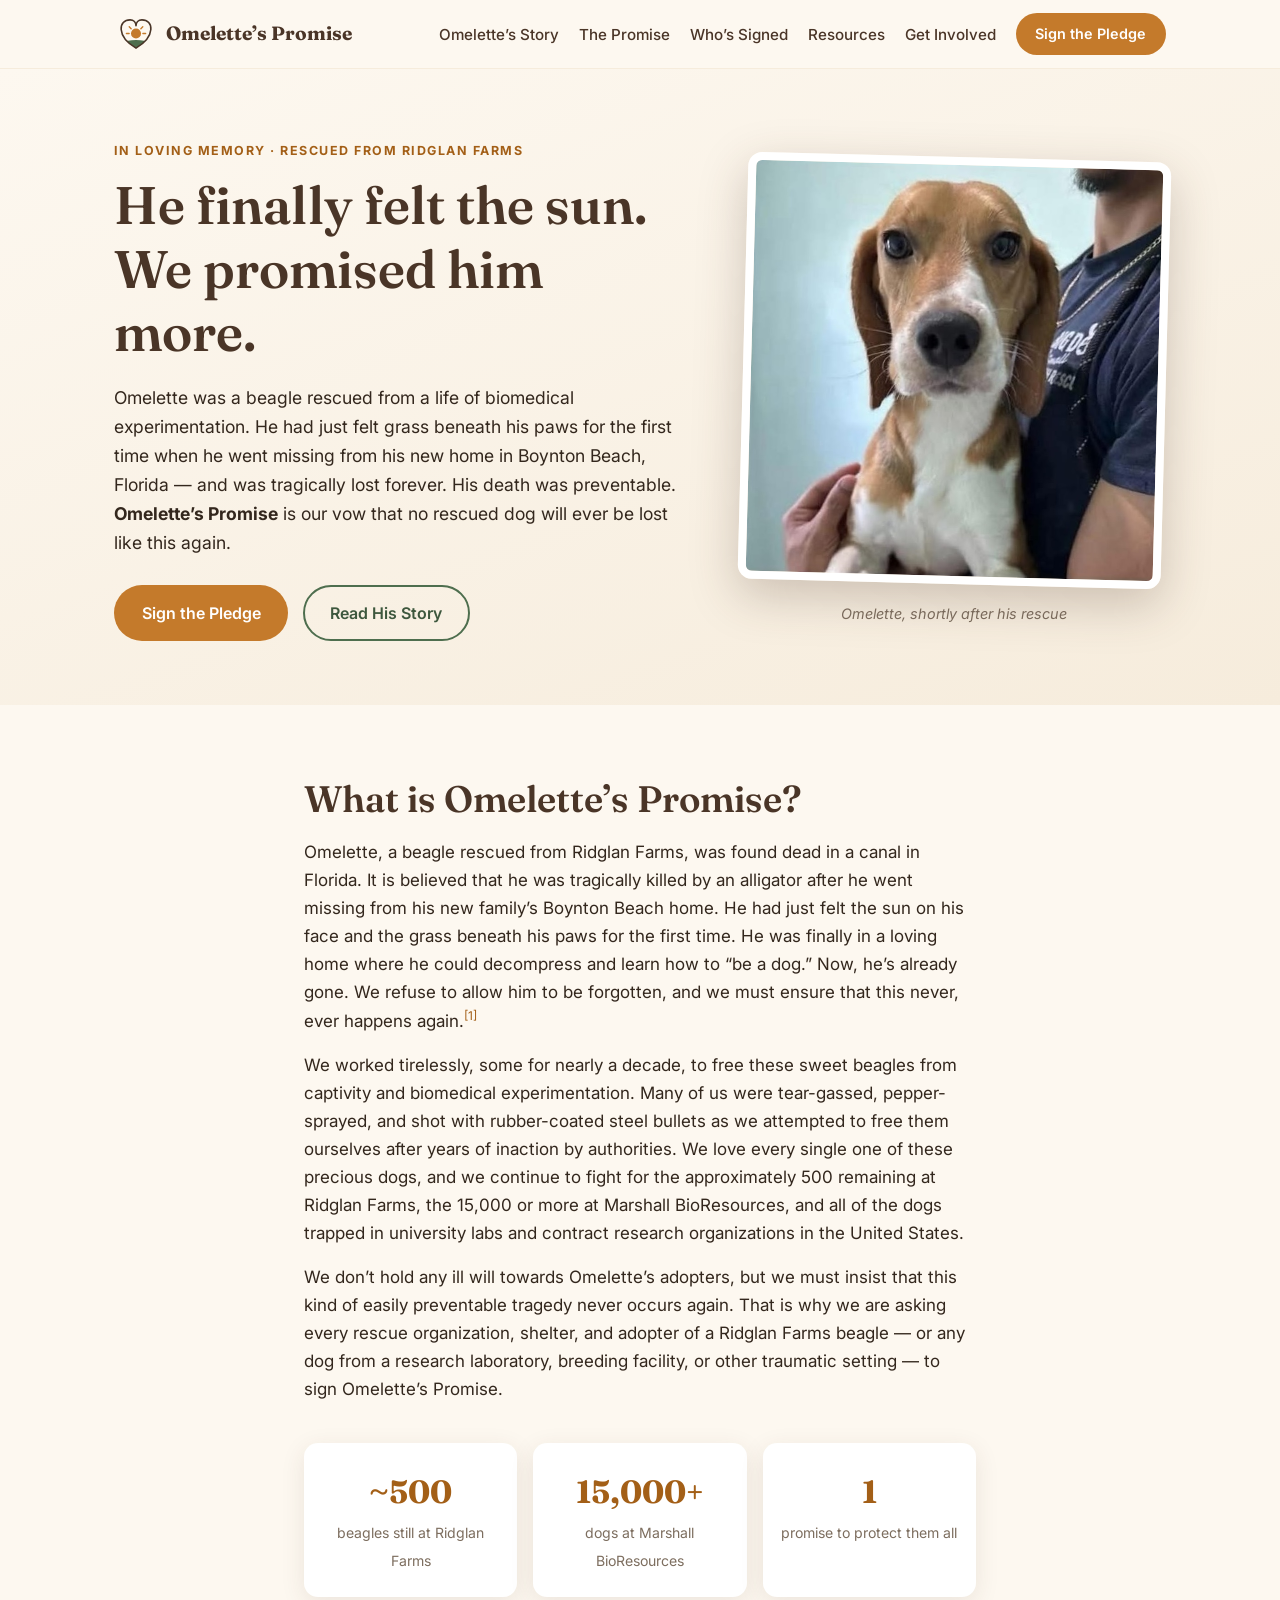
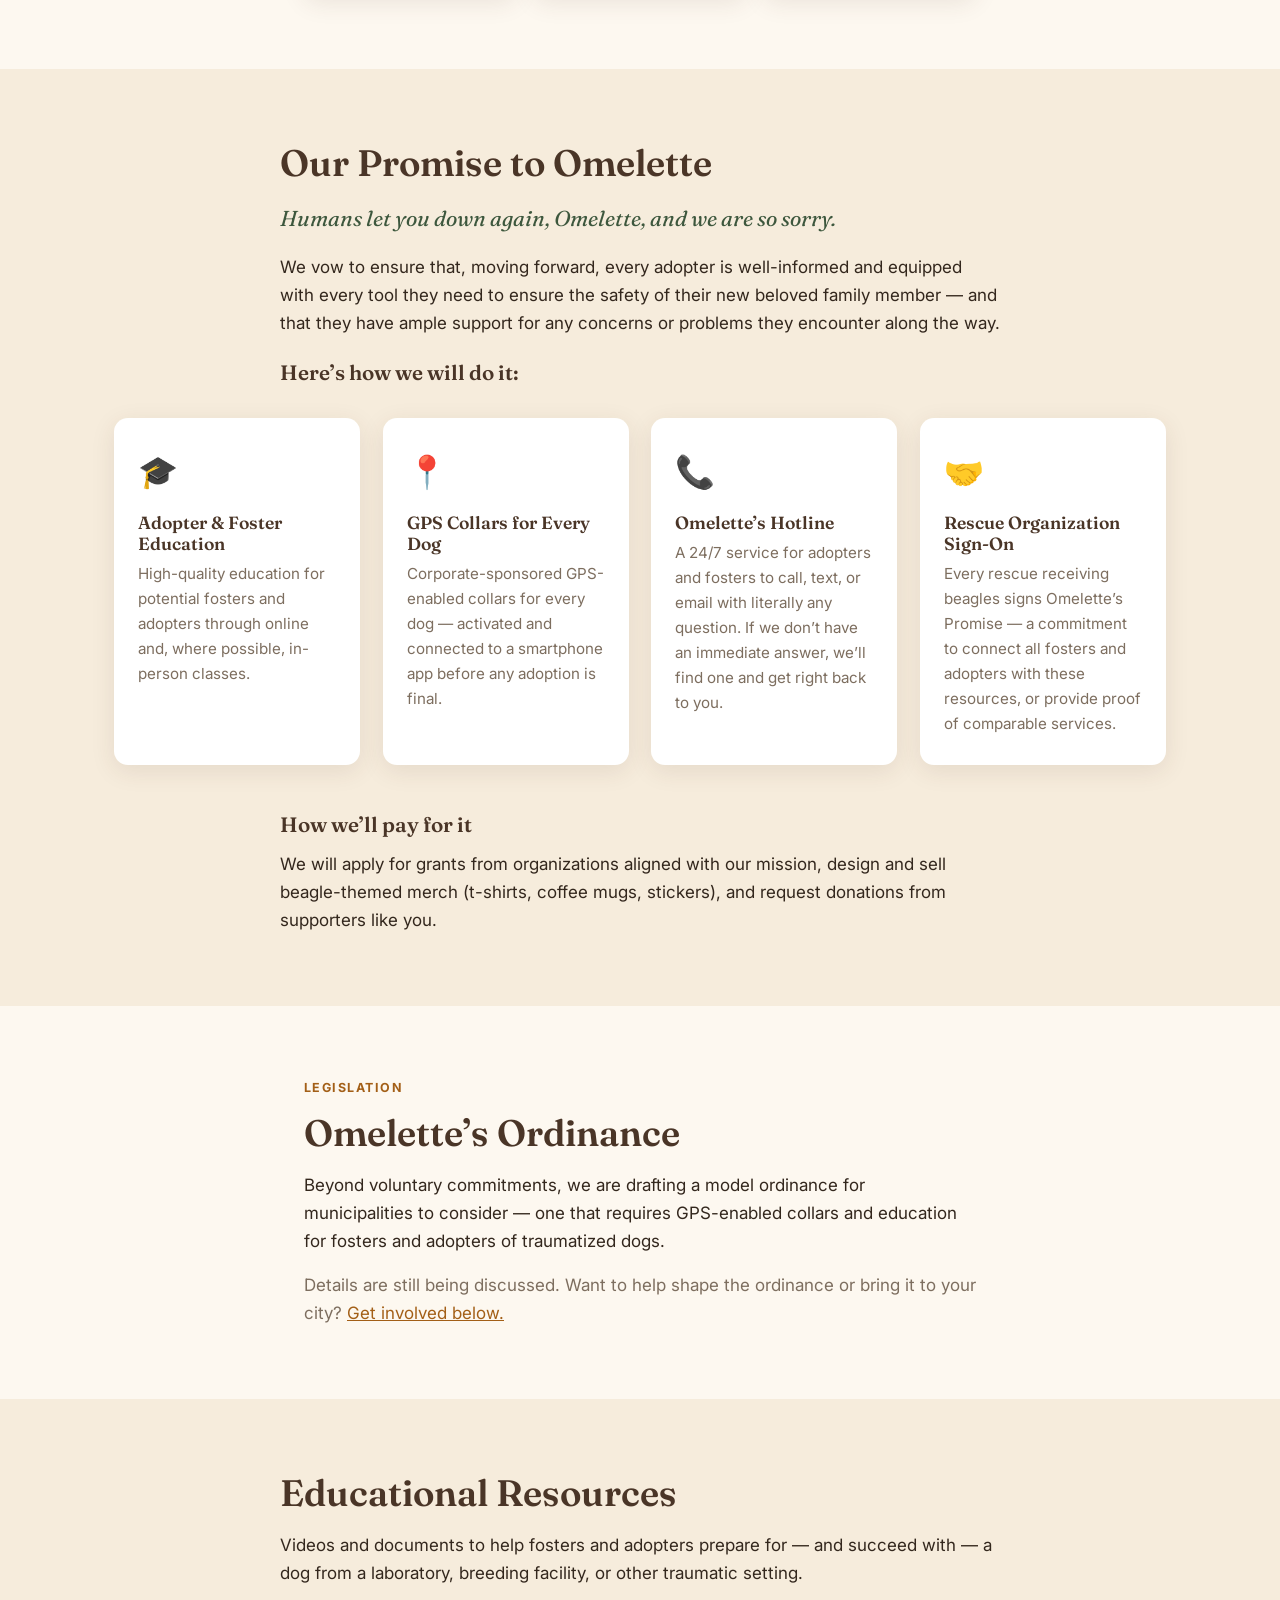
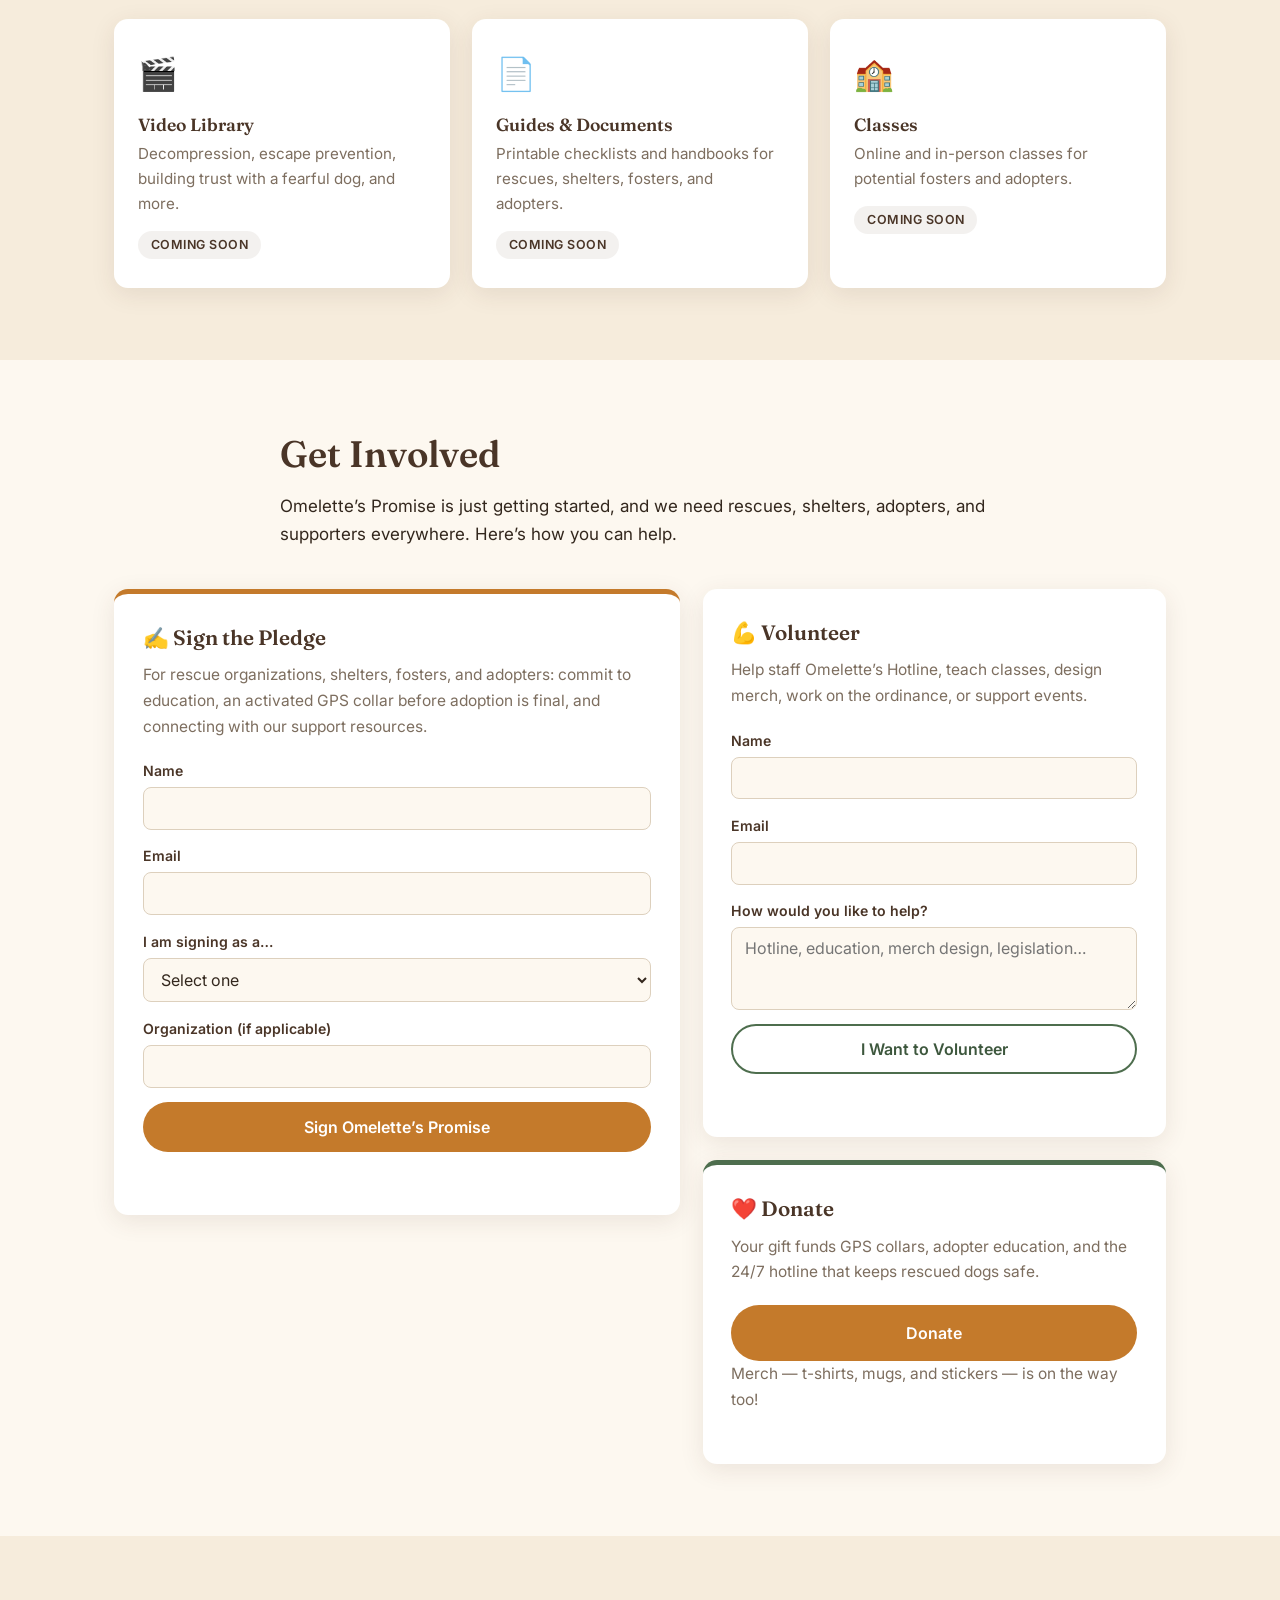
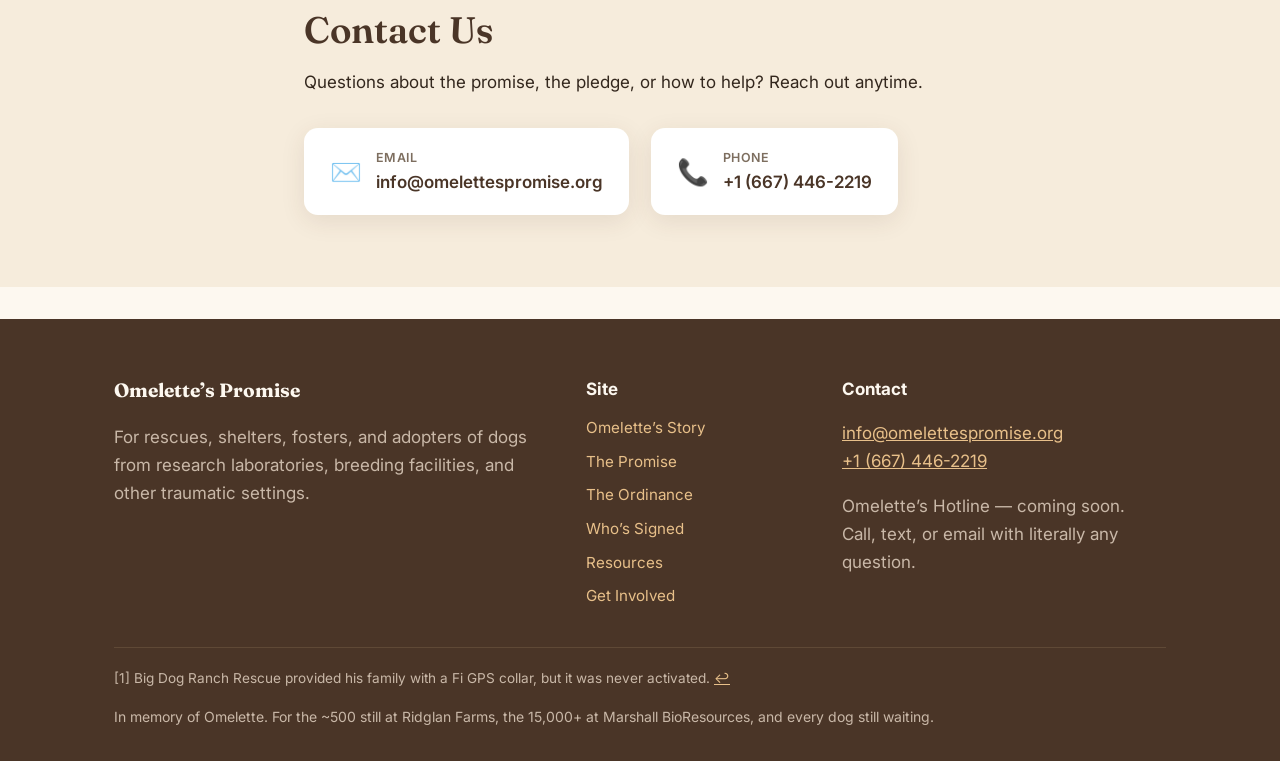
==== index.html @ 7f12c030 "Wire Donate button to DonorBox popup modal Replaces the coming-soon placeholder with the live DonorB" ====
<!DOCTYPE html>
<html lang="en">
<head>
  <meta charset="UTF-8">
  <meta name="viewport" content="width=device-width, initial-scale=1.0">
  <title>Omelette’s Promise — Keeping Every Rescued Dog Safe</title>
  <meta name="description" content="Omelette’s Promise is a commitment by rescues, shelters, fosters, and adopters to keep every dog rescued from research laboratories and other traumatic settings safe — through education, GPS collars, and 24/7 support.">
  <meta property="og:title" content="Omelette’s Promise">
  <meta property="og:description" content="A promise to keep every rescued dog safe. Education, GPS collars, and 24/7 support for fosters and adopters.">
  <meta property="og:image" content="assets/omelette.jpg">
  <link rel="icon" type="image/svg+xml" href="assets/favicon.svg">
  <link rel="preconnect" href="https://fonts.googleapis.com">
  <link rel="preconnect" href="https://fonts.gstatic.com" crossorigin>
  <link href="https://fonts.googleapis.com/css2?family=Fraunces:opsz,wght@9..144,500;9..144,600;9..144,700&family=Inter:wght@400;500;600;700&display=swap" rel="stylesheet">
  <link rel="stylesheet" href="css/styles.css">
</head>
<body>

  <header class="site-header">
    <nav class="nav container">
      <a href="#" class="brand">
        <img src="assets/logo.svg" alt="" class="brand-logo">
        <span class="brand-name">Omelette’s Promise</span>
      </a>
      <button class="nav-toggle" aria-label="Open menu" aria-expanded="false">
        <span></span><span></span><span></span>
      </button>
      <ul class="nav-links">
        <li><a href="#story">Omelette’s Story</a></li>
        <li><a href="#promise">The Promise</a></li>
        <li><a href="signers.html">Who’s Signed</a></li>
        <li><a href="#resources">Resources</a></li>
        <li><a href="#get-involved">Get Involved</a></li>
        <li><a href="#pledge" class="btn btn-primary btn-small">Sign the Pledge</a></li>
      </ul>
    </nav>
  </header>

  <main>

    <!-- ============ HERO ============ -->
    <section class="hero">
      <div class="container hero-grid">
        <div class="hero-text">
          <p class="eyebrow">In loving memory · Rescued from Ridglan Farms</p>
          <h1>He finally felt the sun.<br>We promised him more.</h1>
          <p class="hero-lead">
            Omelette was a beagle rescued from a life of biomedical experimentation.
            He had just felt grass beneath his paws for the first time when he went
            missing from his new home in Boynton Beach, Florida — and was tragically
            lost forever. His death was preventable. <strong>Omelette’s Promise</strong>
            is our vow that no rescued dog will ever be lost like this again.
          </p>
          <div class="hero-actions">
            <a href="#pledge" class="btn btn-primary">Sign the Pledge</a>
            <a href="#story" class="btn btn-secondary">Read His Story</a>
          </div>
        </div>
        <figure class="hero-photo">
          <img src="assets/omelette.jpg" alt="Omelette, a tan and white beagle with gentle brown eyes, held in the arms of a rescuer" onerror="this.closest('.hero-photo').classList.add('photo-missing')">
          <div class="photo-fallback" aria-hidden="true"><span>🐶</span><p>Omelette’s photo</p></div>
          <figcaption>Omelette, shortly after his rescue</figcaption>
        </figure>
      </div>
    </section>

    <!-- ============ STORY ============ -->
    <section id="story" class="section">
      <div class="container narrow">
        <h2>What is Omelette’s Promise?</h2>
        <p>
          Omelette, a beagle rescued from Ridglan Farms, was found dead in a canal in
          Florida. It is believed that he was tragically killed by an alligator after he
          went missing from his new family’s Boynton Beach home. He had just felt the sun
          on his face and the grass beneath his paws for the first time. He was finally in
          a loving home where he could decompress and learn how to “be a dog.” Now, he’s
          already gone. We refuse to allow him to be forgotten, and we must ensure that
          this never, ever happens again.<a href="#footnote-1" id="ref-1" class="footnote-ref">[1]</a>
        </p>
        <p>
          We worked tirelessly, some for nearly a decade, to free these sweet beagles from
          captivity and biomedical experimentation. Many of us were tear-gassed,
          pepper-sprayed, and shot with rubber-coated steel bullets as we attempted to free
          them ourselves after years of inaction by authorities. We love every single one
          of these precious dogs, and we continue to fight for the approximately 500
          remaining at Ridglan Farms, the 15,000 or more at Marshall BioResources, and all
          of the dogs trapped in university labs and contract research organizations in the
          United States.
        </p>
        <p>
          We don’t hold any ill will towards Omelette’s adopters, but we must insist that
          this kind of easily preventable tragedy never occurs again. That is why we are
          asking every rescue organization, shelter, and adopter of a Ridglan Farms beagle —
          or any dog from a research laboratory, breeding facility, or other traumatic
          setting — to sign Omelette’s Promise.
        </p>
        <div class="stat-row">
          <div class="stat">
            <span class="stat-number">~500</span>
            <span class="stat-label">beagles still at Ridglan Farms</span>
          </div>
          <div class="stat">
            <span class="stat-number">15,000+</span>
            <span class="stat-label">dogs at Marshall BioResources</span>
          </div>
          <div class="stat">
            <span class="stat-number">1</span>
            <span class="stat-label">promise to protect them all</span>
          </div>
        </div>
      </div>
    </section>

    <!-- ============ THE PROMISE ============ -->
    <section id="promise" class="section section-alt">
      <div class="container">
        <div class="narrow">
          <h2>Our Promise to Omelette</h2>
          <p class="promise-vow">
            <em>Humans let you down again, Omelette, and we are so sorry.</em>
          </p>
          <p>
            We vow to ensure that, moving forward, every adopter is well-informed and
            equipped with every tool they need to ensure the safety of their new beloved
            family member — and that they have ample support for any concerns or problems
            they encounter along the way.
          </p>
          <h3>Here’s how we will do it:</h3>
        </div>
        <div class="card-grid">
          <div class="card">
            <div class="card-icon" aria-hidden="true">🎓</div>
            <h4>Adopter &amp; Foster Education</h4>
            <p>High-quality education for potential fosters and adopters through online and, where possible, in-person classes.</p>
          </div>
          <div class="card">
            <div class="card-icon" aria-hidden="true">📍</div>
            <h4>GPS Collars for Every Dog</h4>
            <p>Corporate-sponsored GPS-enabled collars for every dog — activated and connected to a smartphone app before any adoption is final.</p>
          </div>
          <div class="card">
            <div class="card-icon" aria-hidden="true">📞</div>
            <h4>Omelette’s Hotline</h4>
            <p>A 24/7 service for adopters and fosters to call, text, or email with literally any question. If we don’t have an immediate answer, we’ll find one and get right back to you.</p>
          </div>
          <div class="card">
            <div class="card-icon" aria-hidden="true">🤝</div>
            <h4>Rescue Organization Sign-On</h4>
            <p>Every rescue receiving beagles signs Omelette’s Promise — a commitment to connect all fosters and adopters with these resources, or provide proof of comparable services.</p>
          </div>
        </div>
        <div class="narrow funding-note">
          <h3>How we’ll pay for it</h3>
          <p>
            We will apply for grants from organizations aligned with our mission, design
            and sell beagle-themed merch (t-shirts, coffee mugs, stickers), and request
            donations from supporters like you.
          </p>
        </div>
      </div>
    </section>

    <!-- ============ ORDINANCE ============ -->
    <section id="ordinance" class="section">
      <div class="container narrow">
        <p class="eyebrow">Legislation</p>
        <h2>Omelette’s Ordinance</h2>
        <p>
          Beyond voluntary commitments, we are drafting a model ordinance for
          municipalities to consider — one that requires GPS-enabled collars and education
          for fosters and adopters of traumatized dogs.
        </p>
        <p class="muted">
          Details are still being discussed. Want to help shape the ordinance or bring it
          to your city? <a href="#get-involved">Get involved below.</a>
        </p>
      </div>
    </section>

    <!-- ============ RESOURCES ============ -->
    <section id="resources" class="section section-alt">
      <div class="container">
        <div class="narrow">
          <h2>Educational Resources</h2>
          <p>
            Videos and documents to help fosters and adopters prepare for — and succeed
            with — a dog from a laboratory, breeding facility, or other traumatic setting.
          </p>
        </div>
        <div class="card-grid">
          <div class="card card-resource">
            <div class="card-icon" aria-hidden="true">🎬</div>
            <h4>Video Library</h4>
            <p>Decompression, escape prevention, building trust with a fearful dog, and more.</p>
            <span class="badge">Coming soon</span>
          </div>
          <div class="card card-resource">
            <div class="card-icon" aria-hidden="true">📄</div>
            <h4>Guides &amp; Documents</h4>
            <p>Printable checklists and handbooks for rescues, shelters, fosters, and adopters.</p>
            <span class="badge">Coming soon</span>
          </div>
          <div class="card card-resource">
            <div class="card-icon" aria-hidden="true">🏫</div>
            <h4>Classes</h4>
            <p>Online and in-person classes for potential fosters and adopters.</p>
            <span class="badge">Coming soon</span>
          </div>
        </div>
      </div>
    </section>

    <!-- ============ GET INVOLVED ============ -->
    <section id="get-involved" class="section">
      <div class="container">
        <div class="narrow">
          <h2>Get Involved</h2>
          <p>
            Omelette’s Promise is just getting started, and we need rescues, shelters,
            adopters, and supporters everywhere. Here’s how you can help.
          </p>
        </div>

        <div class="involve-grid">

          <!-- Pledge -->
          <div id="pledge" class="involve-card involve-pledge">
            <h3>✍️ Sign the Pledge</h3>
            <p>
              For rescue organizations, shelters, fosters, and adopters: commit to
              education, an activated GPS collar before adoption is final, and connecting
              with our support resources.
            </p>
            <form class="form" data-form="pledge" action="https://formspree.io/f/mnjybqvw" method="POST">
              <input type="hidden" name="_subject" value="New Omelette’s Promise pledge signature">
              <input type="text" name="_gotcha" style="display:none" tabindex="-1" autocomplete="off" aria-hidden="true">
              <label>Name <input type="text" name="name" required autocomplete="name"></label>
              <label>Email <input type="email" name="email" required autocomplete="email"></label>
              <label>I am signing as a…
                <select name="role" required>
                  <option value="">Select one</option>
                  <option>Rescue organization</option>
                  <option>Shelter</option>
                  <option>Foster</option>
                  <option>Adopter</option>
                  <option>Supporter</option>
                </select>
              </label>
              <label>Organization (if applicable) <input type="text" name="org"></label>
              <button type="submit" class="btn btn-primary">Sign Omelette’s Promise</button>
              <p class="form-status" role="status" aria-live="polite"></p>
            </form>
          </div>

          <div class="involve-stack">
            <!-- Volunteer -->
            <div id="volunteer" class="involve-card">
              <h3>💪 Volunteer</h3>
              <p>
                Help staff Omelette’s Hotline, teach classes, design merch, work on the
                ordinance, or support events.
              </p>
              <form class="form" data-form="volunteer" action="https://formspree.io/f/mvznborb" method="POST">
                <input type="hidden" name="_subject" value="New Omelette’s Promise volunteer sign-up">
                <input type="text" name="_gotcha" style="display:none" tabindex="-1" autocomplete="off" aria-hidden="true">
                <label>Name <input type="text" name="name" required autocomplete="name"></label>
                <label>Email <input type="email" name="email" required autocomplete="email"></label>
                <label>How would you like to help? <textarea name="interest" rows="3" placeholder="Hotline, education, merch design, legislation…"></textarea></label>
                <button type="submit" class="btn btn-secondary">I Want to Volunteer</button>
                <p class="form-status" role="status" aria-live="polite"></p>
              </form>
            </div>

            <!-- Donate -->
            <div id="donate" class="involve-card involve-donate">
              <h3>❤️ Donate</h3>
              <p>
                Your gift funds GPS collars, adopter education, and the 24/7 hotline that
                keeps rescued dogs safe.
              </p>
              <a href="https://donorbox.org/omelette-s-promise" class="btn btn-primary btn-block custom-dbox-popup">Donate</a>
              <p class="muted small">Merch — t-shirts, mugs, and stickers — is on the way too!</p>
            </div>
          </div>

        </div>
      </div>
    </section>

    <!-- ============ CONTACT ============ -->
    <section id="contact" class="section section-alt">
      <div class="container narrow">
        <h2>Contact Us</h2>
        <p>
          Questions about the promise, the pledge, or how to help? Reach out anytime.
        </p>
        <div class="contact-row">
          <a href="mailto:info@omelettespromise.org" class="contact-item">
            <span class="contact-icon" aria-hidden="true">✉️</span>
            <span>
              <span class="contact-label">Email</span>
              info@omelettespromise.org
            </span>
          </a>
          <a href="tel:+16674462219" class="contact-item">
            <span class="contact-icon" aria-hidden="true">📞</span>
            <span>
              <span class="contact-label">Phone</span>
              +1 (667) 446-2219
            </span>
          </a>
        </div>
      </div>
    </section>

  </main>

  <footer class="site-footer">
    <div class="container">
      <div class="footer-grid">
        <div>
          <p class="brand-name">Omelette’s Promise</p>
          <p class="muted">
            For rescues, shelters, fosters, and adopters of dogs from research
            laboratories, breeding facilities, and other traumatic settings.
          </p>
        </div>
        <div>
          <p class="footer-heading">Site</p>
          <ul class="footer-links">
            <li><a href="#story">Omelette’s Story</a></li>
            <li><a href="#promise">The Promise</a></li>
            <li><a href="#ordinance">The Ordinance</a></li>
            <li><a href="signers.html">Who’s Signed</a></li>
            <li><a href="#resources">Resources</a></li>
            <li><a href="#get-involved">Get Involved</a></li>
          </ul>
        </div>
        <div>
          <p class="footer-heading">Contact</p>
          <p class="muted">
            <a href="mailto:info@omelettespromise.org">info@omelettespromise.org</a><br>
            <a href="tel:+16674462219">+1 (667) 446-2219</a>
          </p>
          <p class="muted">Omelette’s Hotline — coming soon.<br>Call, text, or email with literally any question.</p>
        </div>
      </div>
      <hr>
      <p id="footnote-1" class="footnote">
        [1] Big Dog Ranch Rescue provided his family with a Fi GPS collar, but it was
        never activated. <a href="#ref-1">↩</a>
      </p>
      <p class="muted small">In memory of Omelette. For the ~500 still at Ridglan Farms, the 15,000+ at Marshall BioResources, and every dog still waiting.</p>
    </div>
  </footer>

  <script src="js/main.js"></script>
  <script type="text/javascript" defer src="https://donorbox.org/install-popup-button.js"></script>
  <script>window.DonorBox = { widgetLinkClassName: "custom-dbox-popup" };</script>
</body>
</html>
---- css/styles.css ----
/* ============ Omelette's Promise ============ */

:root {
  --cream: #fdf8f0;
  --cream-dark: #f6ecdc;
  --brown: #4a3527;
  --brown-soft: #6e574515;
  --amber: #c47a2b;
  --amber-dark: #a35f17;
  --green: #4e6e4e;
  --green-dark: #3d573d;
  --ink: #33271d;
  --muted: #7d6e5f;
  --white: #ffffff;
  --radius: 14px;
  --shadow: 0 6px 24px rgba(74, 53, 39, 0.10);
  --font-display: "Fraunces", Georgia, serif;
  --font-body: "Inter", -apple-system, BlinkMacSystemFont, sans-serif;
}

* { box-sizing: border-box; margin: 0; padding: 0; }

html { scroll-behavior: smooth; scroll-padding-top: 80px; }

body {
  font-family: var(--font-body);
  color: var(--ink);
  background: var(--cream);
  line-height: 1.65;
  font-size: 17px;
}

h1, h2, h3, h4 {
  font-family: var(--font-display);
  color: var(--brown);
  line-height: 1.2;
  font-weight: 600;
}

h1 { font-size: clamp(2.1rem, 4.5vw, 3.3rem); }
h2 { font-size: clamp(1.7rem, 3vw, 2.3rem); margin-bottom: 1rem; }
h3 { font-size: 1.3rem; margin: 1.5rem 0 0.75rem; }
h4 { font-size: 1.1rem; margin-bottom: 0.4rem; }

p + p { margin-top: 1rem; }

a { color: var(--amber-dark); }

img { max-width: 100%; display: block; }

.container { max-width: 1100px; margin: 0 auto; padding: 0 24px; }
.narrow { max-width: 720px; margin-left: auto; margin-right: auto; }

.muted { color: var(--muted); }
.small { font-size: 0.875rem; }

.eyebrow {
  text-transform: uppercase;
  letter-spacing: 0.12em;
  font-size: 0.78rem;
  font-weight: 700;
  color: var(--amber-dark);
  margin-bottom: 0.75rem;
}

/* ============ Buttons ============ */

.btn {
  display: inline-block;
  padding: 0.8rem 1.6rem;
  border-radius: 999px;
  font-weight: 600;
  font-family: var(--font-body);
  font-size: 1rem;
  text-decoration: none;
  border: 2px solid transparent;
  cursor: pointer;
  transition: transform 0.15s ease, box-shadow 0.15s ease, background 0.15s ease;
}
.btn:hover { transform: translateY(-2px); box-shadow: var(--shadow); }

.btn-primary { background: var(--amber); color: var(--white); }
.btn-primary:hover { background: var(--amber-dark); }

.btn-secondary { background: transparent; color: var(--green-dark); border-color: var(--green); }
.btn-secondary:hover { background: var(--green); color: var(--white); }

.btn-small { padding: 0.45rem 1.1rem; font-size: 0.9rem; }
.btn-block { display: block; text-align: center; width: 100%; }

/* ============ Header / Nav ============ */

.site-header {
  position: sticky;
  top: 0;
  z-index: 100;
  background: rgba(253, 248, 240, 0.92);
  backdrop-filter: blur(8px);
  border-bottom: 1px solid var(--cream-dark);
}

.nav {
  display: flex;
  align-items: center;
  justify-content: space-between;
  padding-top: 0.8rem;
  padding-bottom: 0.8rem;
}

.brand {
  display: flex;
  align-items: center;
  gap: 0.5rem;
  text-decoration: none;
}
.brand-logo { height: 32px; width: auto; }
.brand-name {
  font-family: var(--font-display);
  font-weight: 700;
  font-size: 1.2rem;
  color: var(--brown);
  white-space: nowrap;
}

.nav-links {
  display: flex;
  align-items: center;
  gap: 1.25rem;
  list-style: none;
}
.nav-links a {
  white-space: nowrap;
}
.nav-links a:not(.btn) {
  text-decoration: none;
  color: var(--brown);
  font-weight: 500;
  font-size: 0.95rem;
}
.nav-links a:not(.btn):hover { color: var(--amber-dark); }

.nav-toggle {
  display: none;
  flex-direction: column;
  gap: 5px;
  background: none;
  border: none;
  cursor: pointer;
  padding: 6px;
}
.nav-toggle span {
  width: 24px;
  height: 2.5px;
  background: var(--brown);
  border-radius: 2px;
}

/* ============ Hero ============ */

.hero {
  background: linear-gradient(160deg, var(--cream) 0%, var(--cream-dark) 100%);
  padding: 4.5rem 0 4rem;
}

.hero-grid {
  display: grid;
  grid-template-columns: 1.15fr 0.85fr;
  gap: 3.5rem;
  align-items: center;
}

.hero-lead { margin: 1.25rem 0 1.75rem; font-size: 1.1rem; }

.hero-actions { display: flex; gap: 0.9rem; flex-wrap: wrap; }

.hero-photo {
  position: relative;
  margin: 0;
}
.hero-photo img {
  width: 100%;
  border-radius: var(--radius);
  box-shadow: 0 16px 48px rgba(74, 53, 39, 0.25);
  transform: rotate(1.5deg);
  border: 8px solid var(--white);
}
.hero-photo figcaption {
  text-align: center;
  margin-top: 1.1rem;
  font-size: 0.9rem;
  color: var(--muted);
  font-style: italic;
}

/* Fallback if assets/omelette.jpg is missing */
.photo-fallback { display: none; }
.hero-photo.photo-missing img { display: none; }
.hero-photo.photo-missing .photo-fallback {
  display: flex;
  flex-direction: column;
  align-items: center;
  justify-content: center;
  aspect-ratio: 1 / 1;
  border-radius: var(--radius);
  background: var(--brown-soft);
  border: 2px dashed var(--muted);
  color: var(--muted);
}
.photo-fallback span { font-size: 3rem; }

/* ============ Sections ============ */

.section { padding: 4.5rem 0; }
.section-alt { background: var(--cream-dark); }

.promise-vow {
  font-family: var(--font-display);
  font-size: 1.35rem;
  color: var(--green-dark);
  margin: 1rem 0;
}

.footnote-ref {
  font-size: 0.75rem;
  vertical-align: super;
  text-decoration: none;
}

/* ============ Stats ============ */

.stat-row {
  display: grid;
  grid-template-columns: repeat(3, 1fr);
  gap: 1rem;
  margin-top: 2.5rem;
}
.stat {
  background: var(--white);
  border-radius: var(--radius);
  padding: 1.4rem 1rem;
  text-align: center;
  box-shadow: var(--shadow);
}
.stat-number {
  display: block;
  font-family: var(--font-display);
  font-size: 2rem;
  font-weight: 700;
  color: var(--amber-dark);
}
.stat-label { font-size: 0.88rem; color: var(--muted); }

/* ============ Cards ============ */

.card-grid {
  display: grid;
  grid-template-columns: repeat(auto-fit, minmax(230px, 1fr));
  gap: 1.4rem;
  margin-top: 2rem;
}

.card {
  background: var(--white);
  border-radius: var(--radius);
  padding: 1.8rem 1.5rem;
  box-shadow: var(--shadow);
}
.card p { font-size: 0.95rem; color: var(--muted); }

.card-icon { font-size: 2rem; margin-bottom: 0.8rem; }

.badge {
  display: inline-block;
  margin-top: 0.9rem;
  padding: 0.25rem 0.8rem;
  border-radius: 999px;
  background: var(--brown-soft);
  color: var(--brown);
  font-size: 0.78rem;
  font-weight: 600;
  letter-spacing: 0.04em;
  text-transform: uppercase;
}

.funding-note { margin-top: 3rem; }

/* ============ Get Involved ============ */

.involve-grid {
  display: grid;
  grid-template-columns: 1.1fr 0.9fr;
  gap: 1.4rem;
  margin-top: 2.5rem;
  align-items: start;
}

.involve-stack { display: grid; gap: 1.4rem; }

.involve-card {
  background: var(--white);
  border-radius: var(--radius);
  padding: 2rem 1.8rem;
  box-shadow: var(--shadow);
}
.involve-card h3 { margin-top: 0; }
.involve-card > p { font-size: 0.97rem; color: var(--muted); margin-bottom: 1.25rem; }

.involve-pledge { border-top: 5px solid var(--amber); }
.involve-donate { border-top: 5px solid var(--green); }

/* ============ Forms ============ */

.form { display: grid; gap: 0.9rem; }

.form label {
  display: grid;
  gap: 0.3rem;
  font-size: 0.88rem;
  font-weight: 600;
  color: var(--brown);
}

.form input,
.form select,
.form textarea {
  font-family: var(--font-body);
  font-size: 1rem;
  padding: 0.65rem 0.8rem;
  border: 1.5px solid #ddd0bd;
  border-radius: 8px;
  background: var(--cream);
  color: var(--ink);
}
.form input:focus,
.form select:focus,
.form textarea:focus {
  outline: 2px solid var(--amber);
  outline-offset: 1px;
  border-color: var(--amber);
}

.form-status { font-size: 0.9rem; font-weight: 600; color: var(--green-dark); min-height: 1.2em; }

/* ============ Signers & Wishlists ============ */

.org-grid {
  display: grid;
  grid-template-columns: repeat(auto-fill, minmax(200px, 1fr));
  gap: 1.4rem;
  margin-top: 2.5rem;
}

.org-card {
  background: var(--white);
  border-radius: var(--radius);
  padding: 1.8rem 1.5rem;
  box-shadow: var(--shadow);
  text-align: center;
  text-decoration: none;
}
.org-card h4 { margin: 0.9rem 0 0; color: var(--brown); }

.org-logo {
  height: 72px;
  width: 72px;
  margin: 0 auto;
  object-fit: contain;
}
.org-logo-fallback {
  display: flex;
  align-items: center;
  justify-content: center;
  font-size: 2rem;
  border-radius: 50%;
  background: var(--brown-soft);
}

.org-card-cta {
  border: 2px dashed var(--amber);
  background: transparent;
  box-shadow: none;
}
.org-card-cta:hover { background: var(--white); box-shadow: var(--shadow); }
.org-card-cta p { margin-top: 0.3rem; }

.wishlist-grid {
  display: grid;
  gap: 1.4rem;
  margin-top: 2.5rem;
}

.wishlist-card {
  display: flex;
  align-items: center;
  justify-content: space-between;
  flex-wrap: wrap;
  gap: 1rem;
  background: var(--white);
  border-radius: var(--radius);
  padding: 1.5rem 1.8rem;
  box-shadow: var(--shadow);
}
.wishlist-card h4 { margin: 0; }
.wishlist-card .btn { white-space: nowrap; }

.wishlist-note { margin-top: 2rem; text-align: center; }

/* ============ Contact ============ */

.contact-row {
  display: flex;
  flex-wrap: wrap;
  gap: 1.4rem;
  margin-top: 2rem;
}

.contact-item {
  display: flex;
  align-items: center;
  gap: 0.9rem;
  background: var(--white);
  border-radius: var(--radius);
  padding: 1.2rem 1.6rem;
  box-shadow: var(--shadow);
  text-decoration: none;
  color: var(--brown);
  font-weight: 600;
}
.contact-item:hover { outline: 2px solid var(--amber); }

.contact-icon { font-size: 1.6rem; }

.contact-label {
  display: block;
  font-size: 0.78rem;
  font-weight: 600;
  letter-spacing: 0.04em;
  text-transform: uppercase;
  color: var(--muted);
}

/* ============ Footer ============ */

.site-footer {
  background: var(--brown);
  color: var(--cream);
  padding: 3.5rem 0 2rem;
  margin-top: 2rem;
}
.site-footer .brand-name { color: var(--cream); }
.site-footer a { color: #e8c08a; }
.site-footer .muted { color: #c9b8a8; }
.site-footer hr { border: none; border-top: 1px solid #5f4936; margin: 2rem 0 1.2rem; }

.footer-grid {
  display: grid;
  grid-template-columns: 2fr 1fr 1.5fr;
  gap: 2.5rem;
}
.footer-heading { font-weight: 700; margin-bottom: 0.6rem; }
.footer-links { list-style: none; }
.footer-links li { margin-bottom: 0.35rem; }
.footer-links a { text-decoration: none; font-size: 0.95rem; }
.footer-links a:hover { text-decoration: underline; }

.footnote { font-size: 0.85rem; color: #c9b8a8; margin-bottom: 1rem; }

/* ============ Responsive ============ */

@media (max-width: 880px) {
  .hero-grid { grid-template-columns: 1fr; gap: 2.5rem; }
  .hero-photo { max-width: 420px; margin: 0 auto; }
  .involve-grid { grid-template-columns: 1fr; }
  .footer-grid { grid-template-columns: 1fr; gap: 1.8rem; }
}

@media (max-width: 1040px) {
  .nav-toggle { display: flex; }
  .nav-links {
    display: none;
    position: absolute;
    top: 100%;
    left: 0;
    right: 0;
    flex-direction: column;
    align-items: flex-start;
    gap: 0;
    background: var(--cream);
    border-bottom: 1px solid var(--cream-dark);
    padding: 0.5rem 24px 1rem;
    box-shadow: var(--shadow);
  }
  .nav-links.open { display: flex; }
  .nav-links li { width: 100%; }
  .nav-links a:not(.btn) { display: block; padding: 0.7rem 0; }
  .nav-links .btn { margin-top: 0.6rem; }
}

@media (max-width: 720px) {
  .stat-row { grid-template-columns: 1fr; }
  .section { padding: 3rem 0; }
}
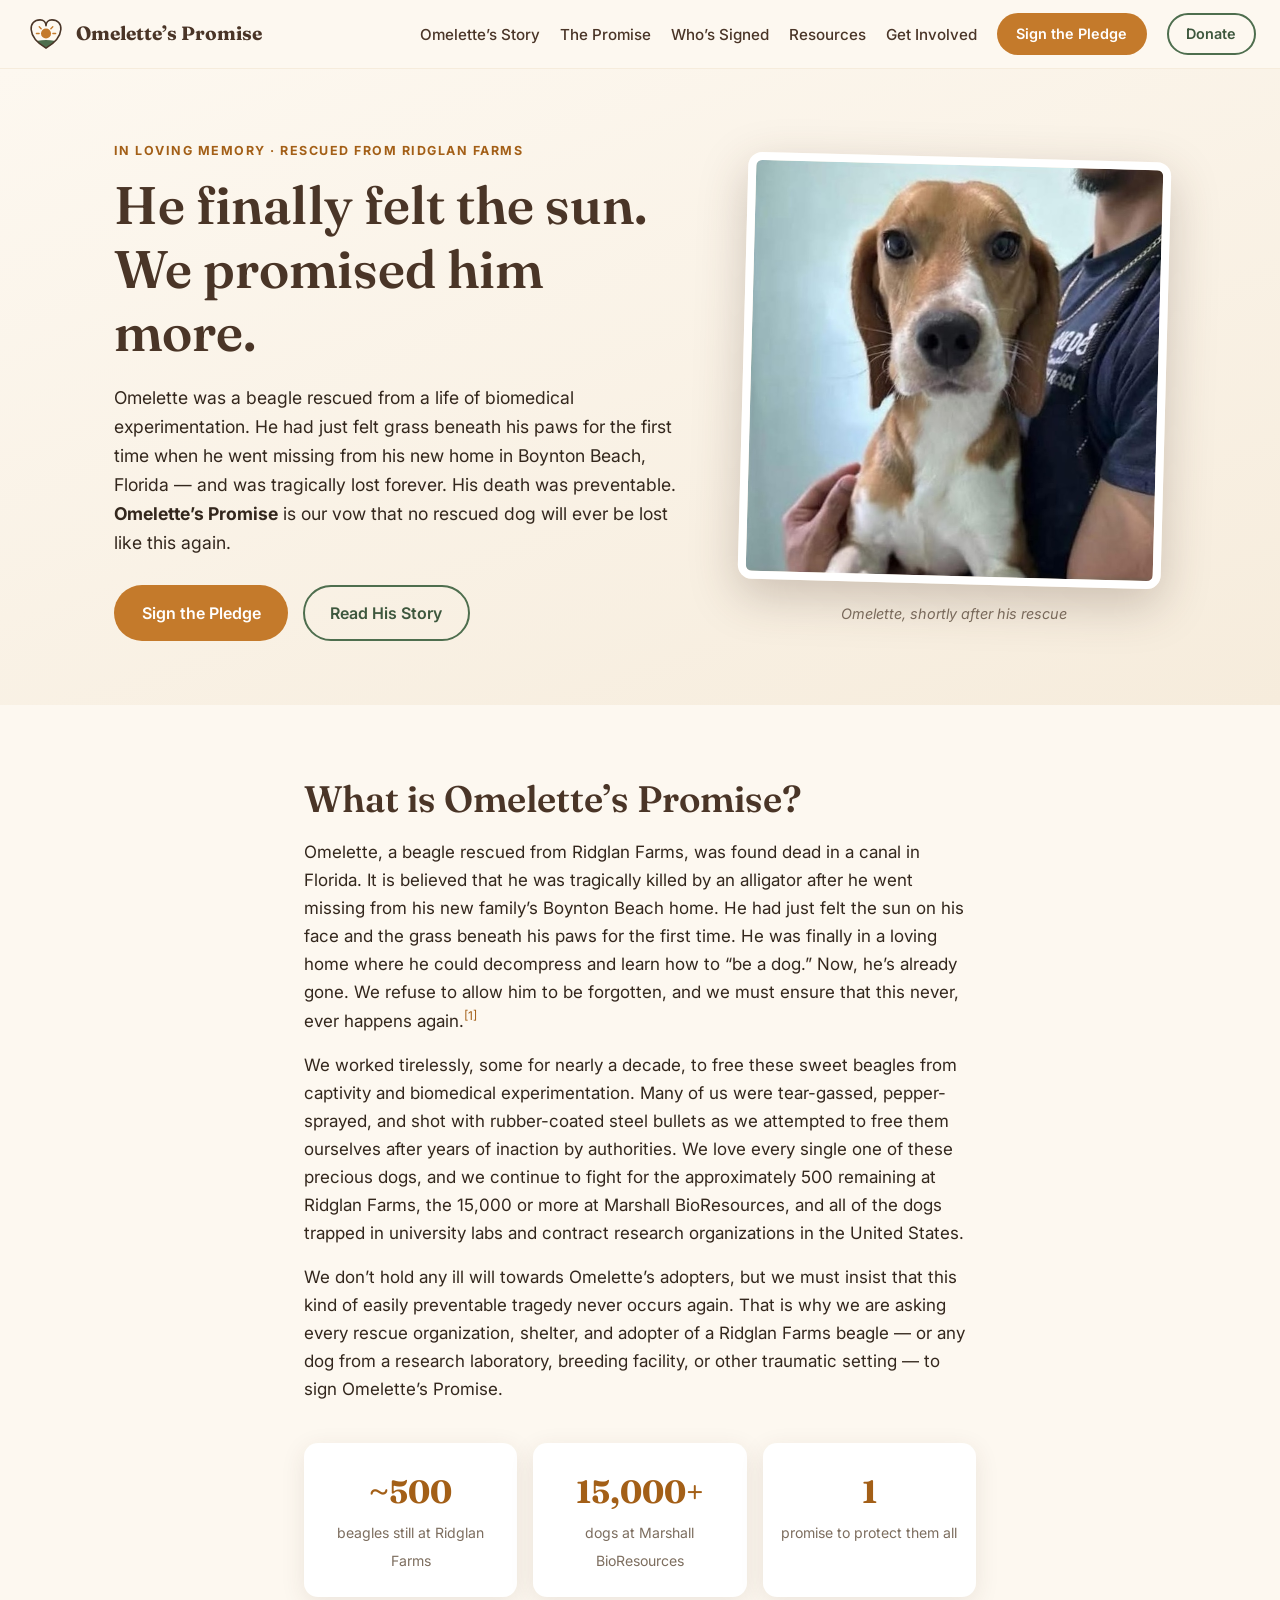
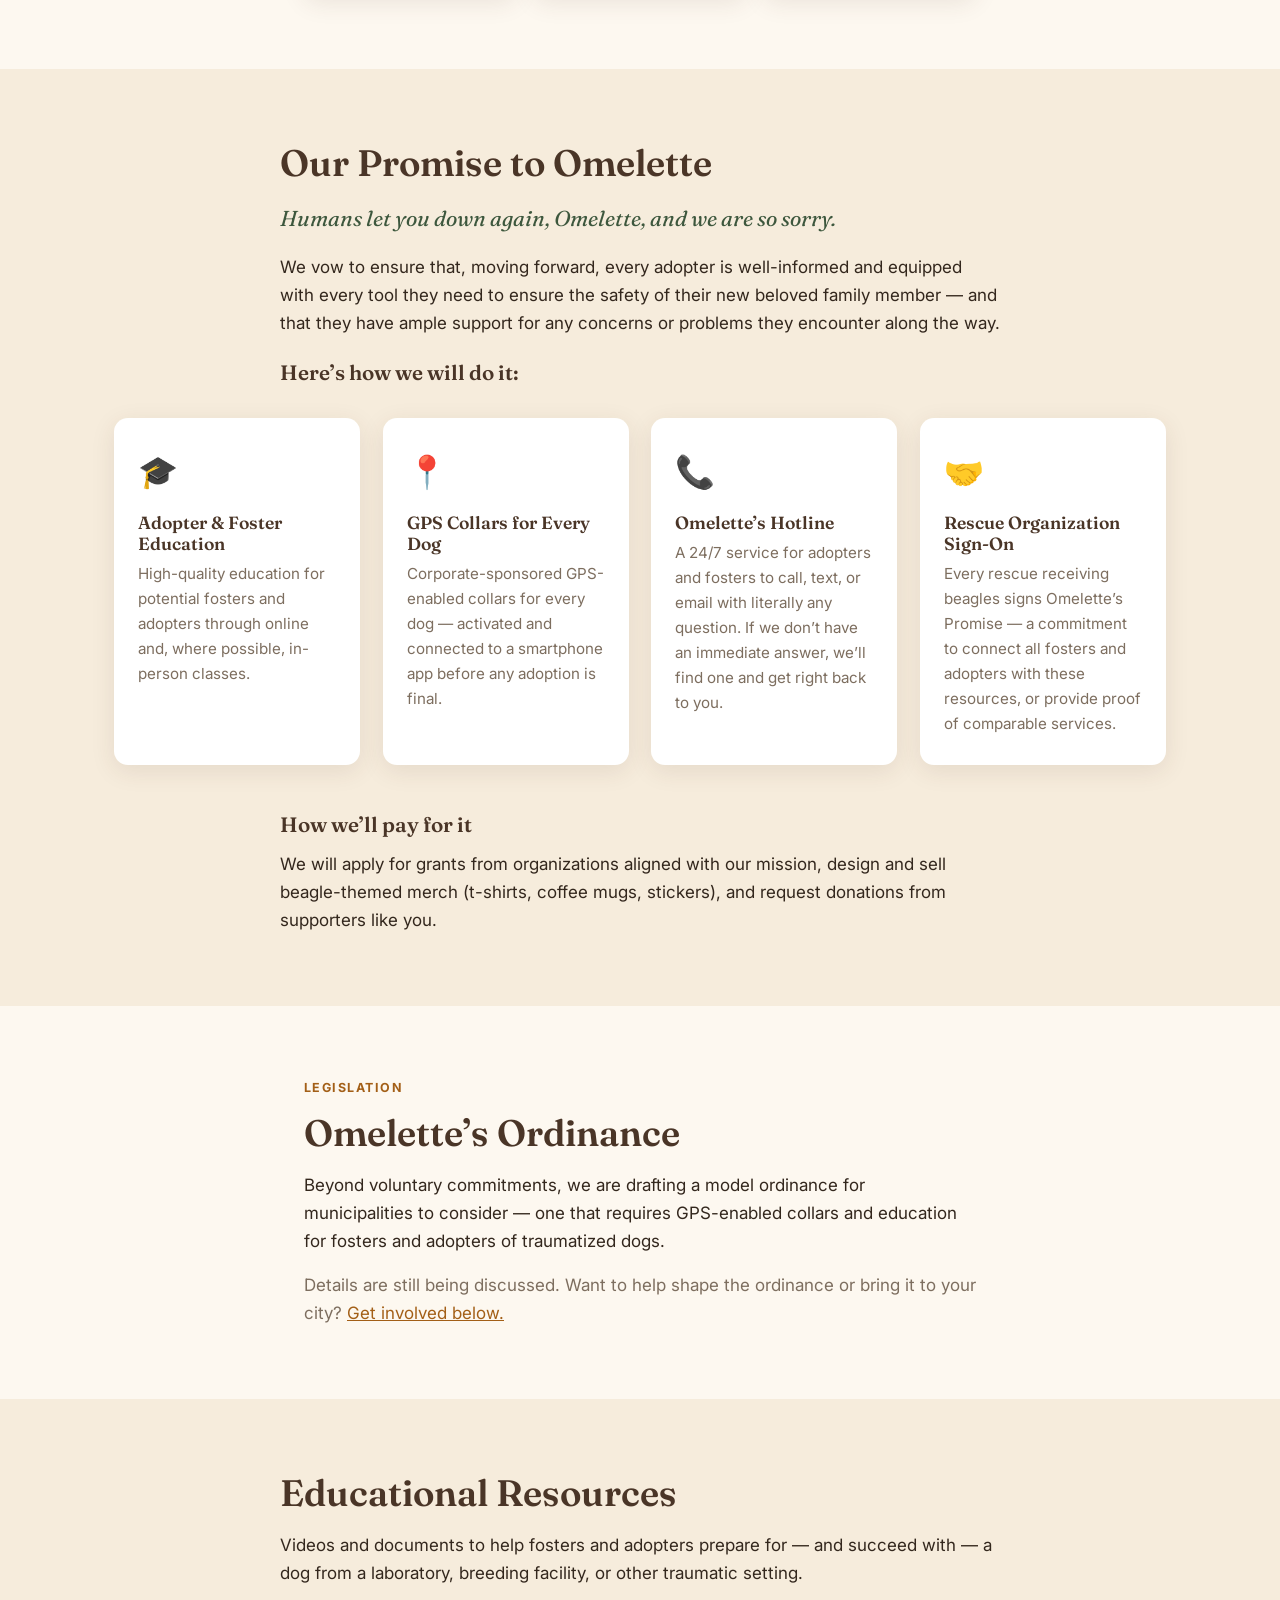
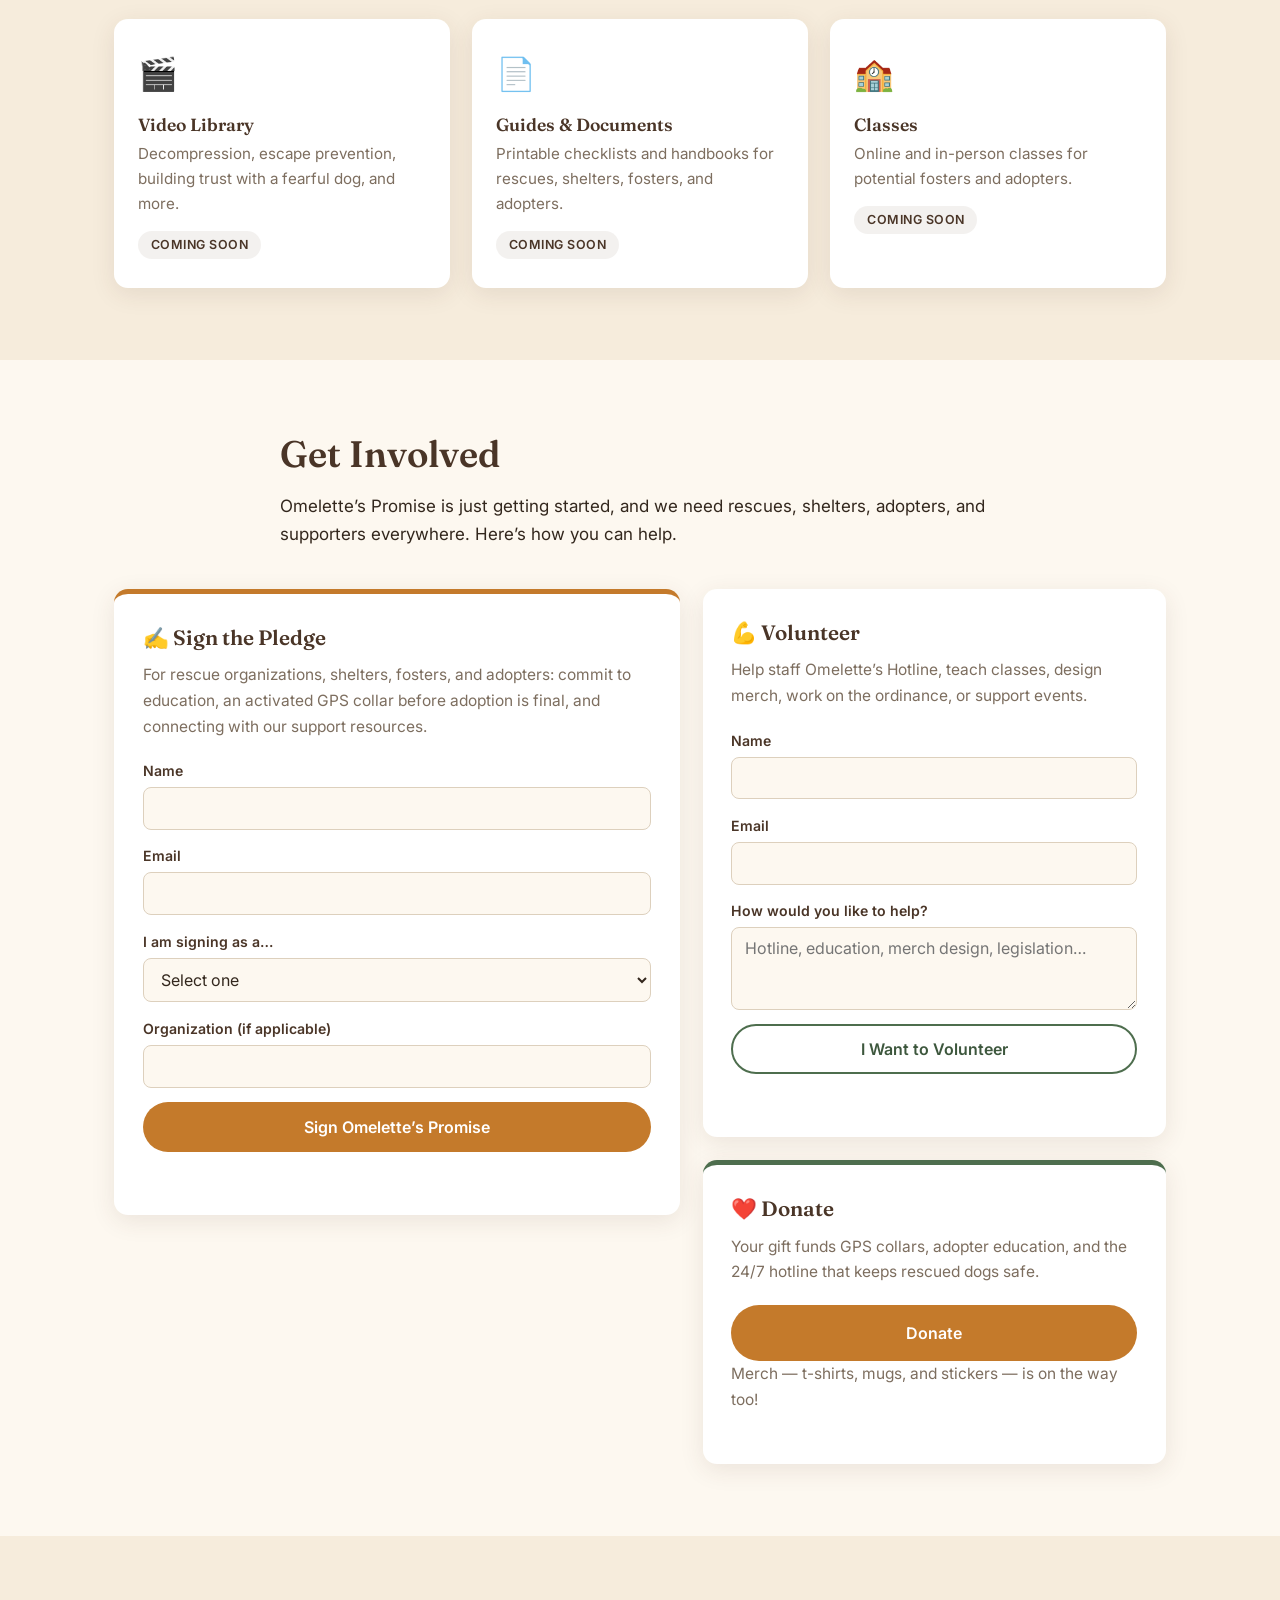
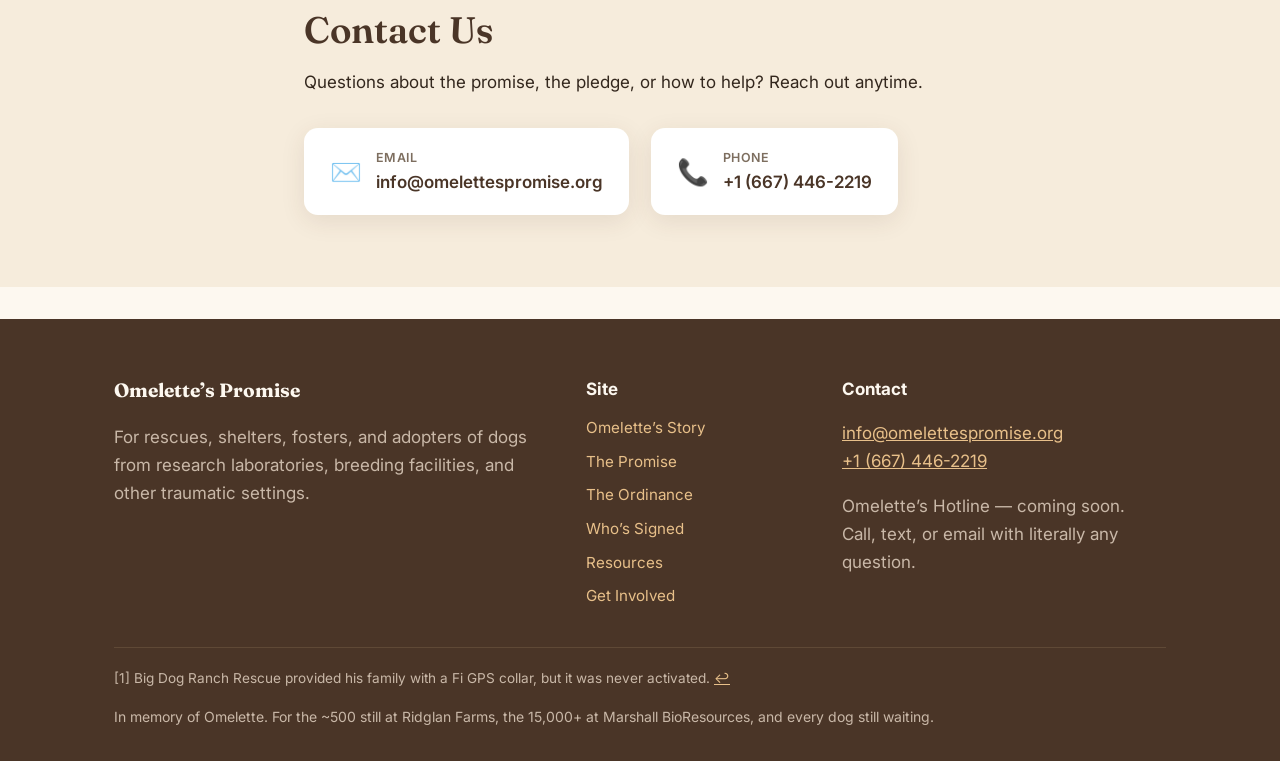
==== commit ef884226: "Add Donate button to header nav on both pages Green outline button next to Sign the Pledge, opening " ====
--- a/index.html
+++ b/index.html
@@ -32,6 +32,7 @@
         <li><a href="#resources">Resources</a></li>
         <li><a href="#get-involved">Get Involved</a></li>
         <li><a href="#pledge" class="btn btn-primary btn-small">Sign the Pledge</a></li>
+        <li><a href="https://donorbox.org/omelette-s-promise" class="btn btn-secondary btn-small custom-dbox-popup">Donate</a></li>
       </ul>
     </nav>
   </header>
--- a/css/styles.css
+++ b/css/styles.css
@@ -103,6 +103,8 @@
   display: flex;
   align-items: center;
   justify-content: space-between;
+  gap: 1.5rem;
+  max-width: 1280px;
   padding-top: 0.8rem;
   padding-bottom: 0.8rem;
 }
@@ -474,7 +476,7 @@
   .footer-grid { grid-template-columns: 1fr; gap: 1.8rem; }
 }
 
-@media (max-width: 1040px) {
+@media (max-width: 1230px) {
   .nav-toggle { display: flex; }
   .nav-links {
     display: none;
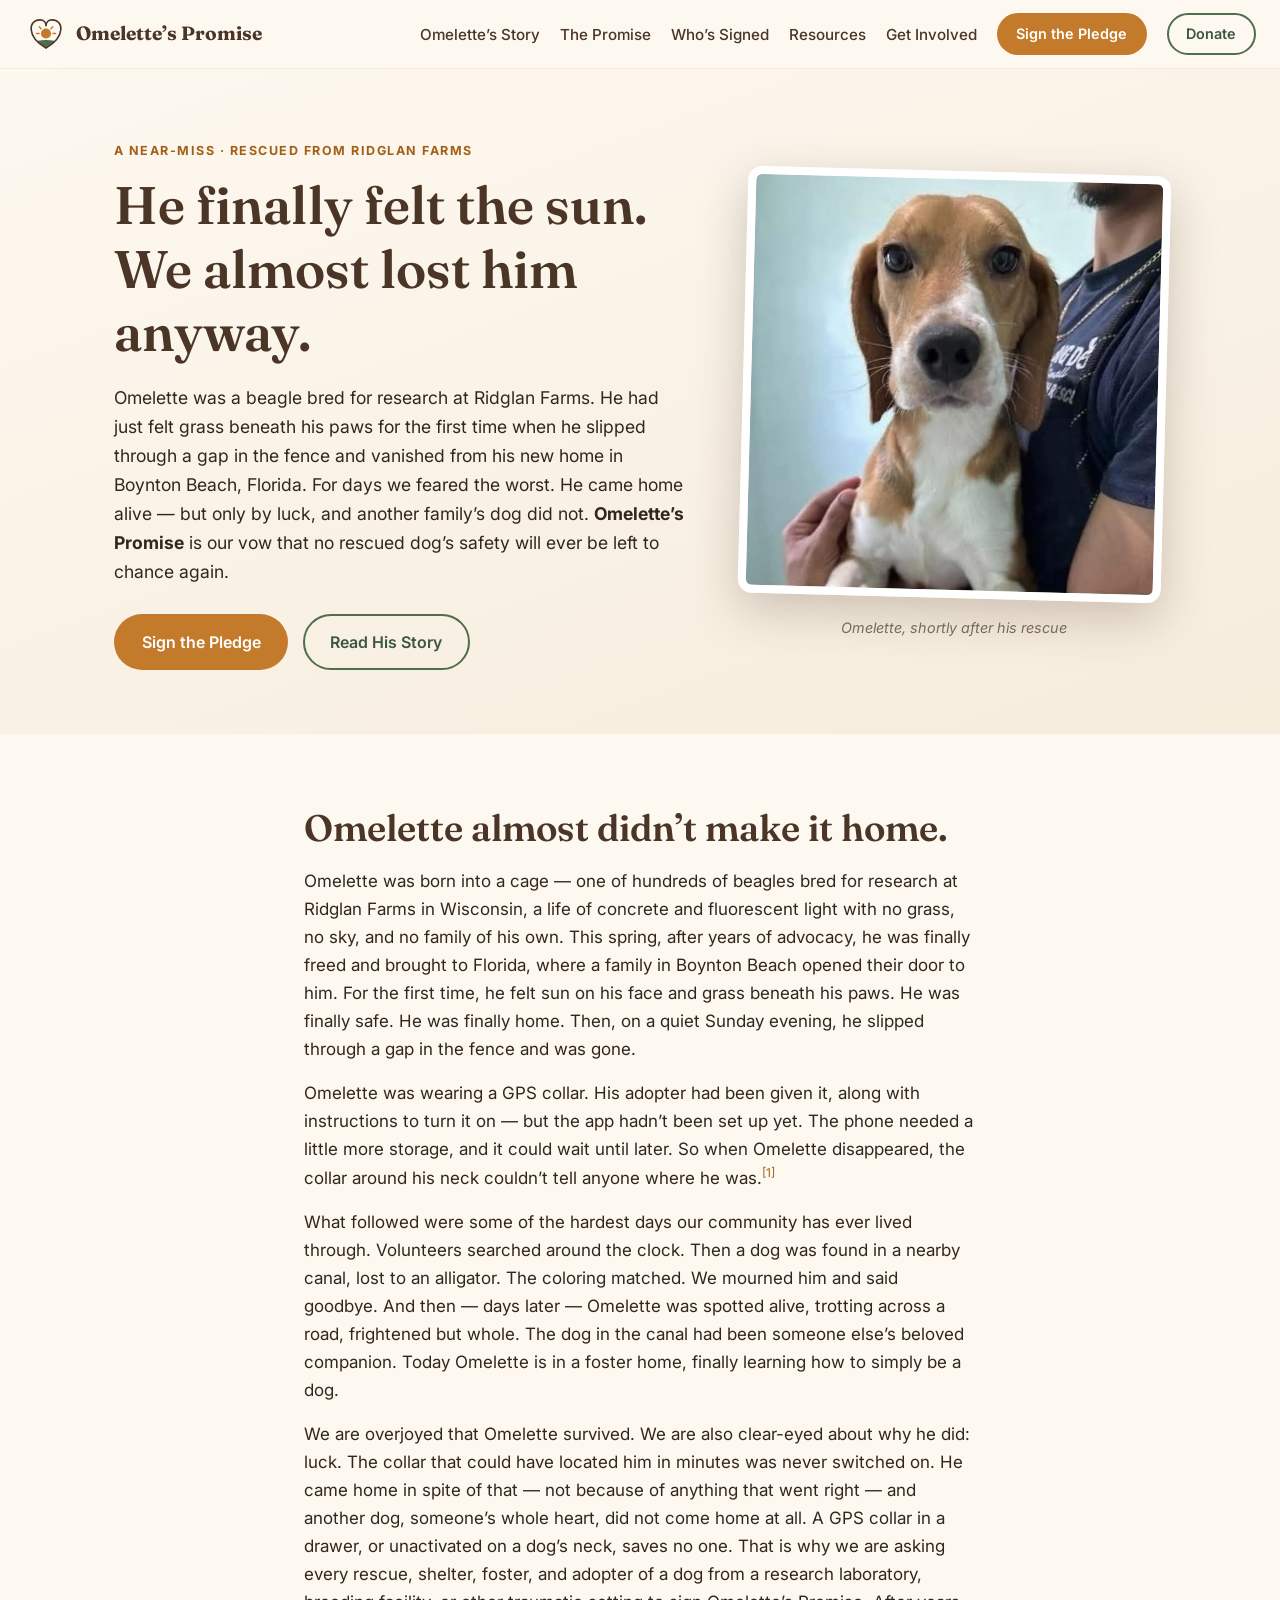
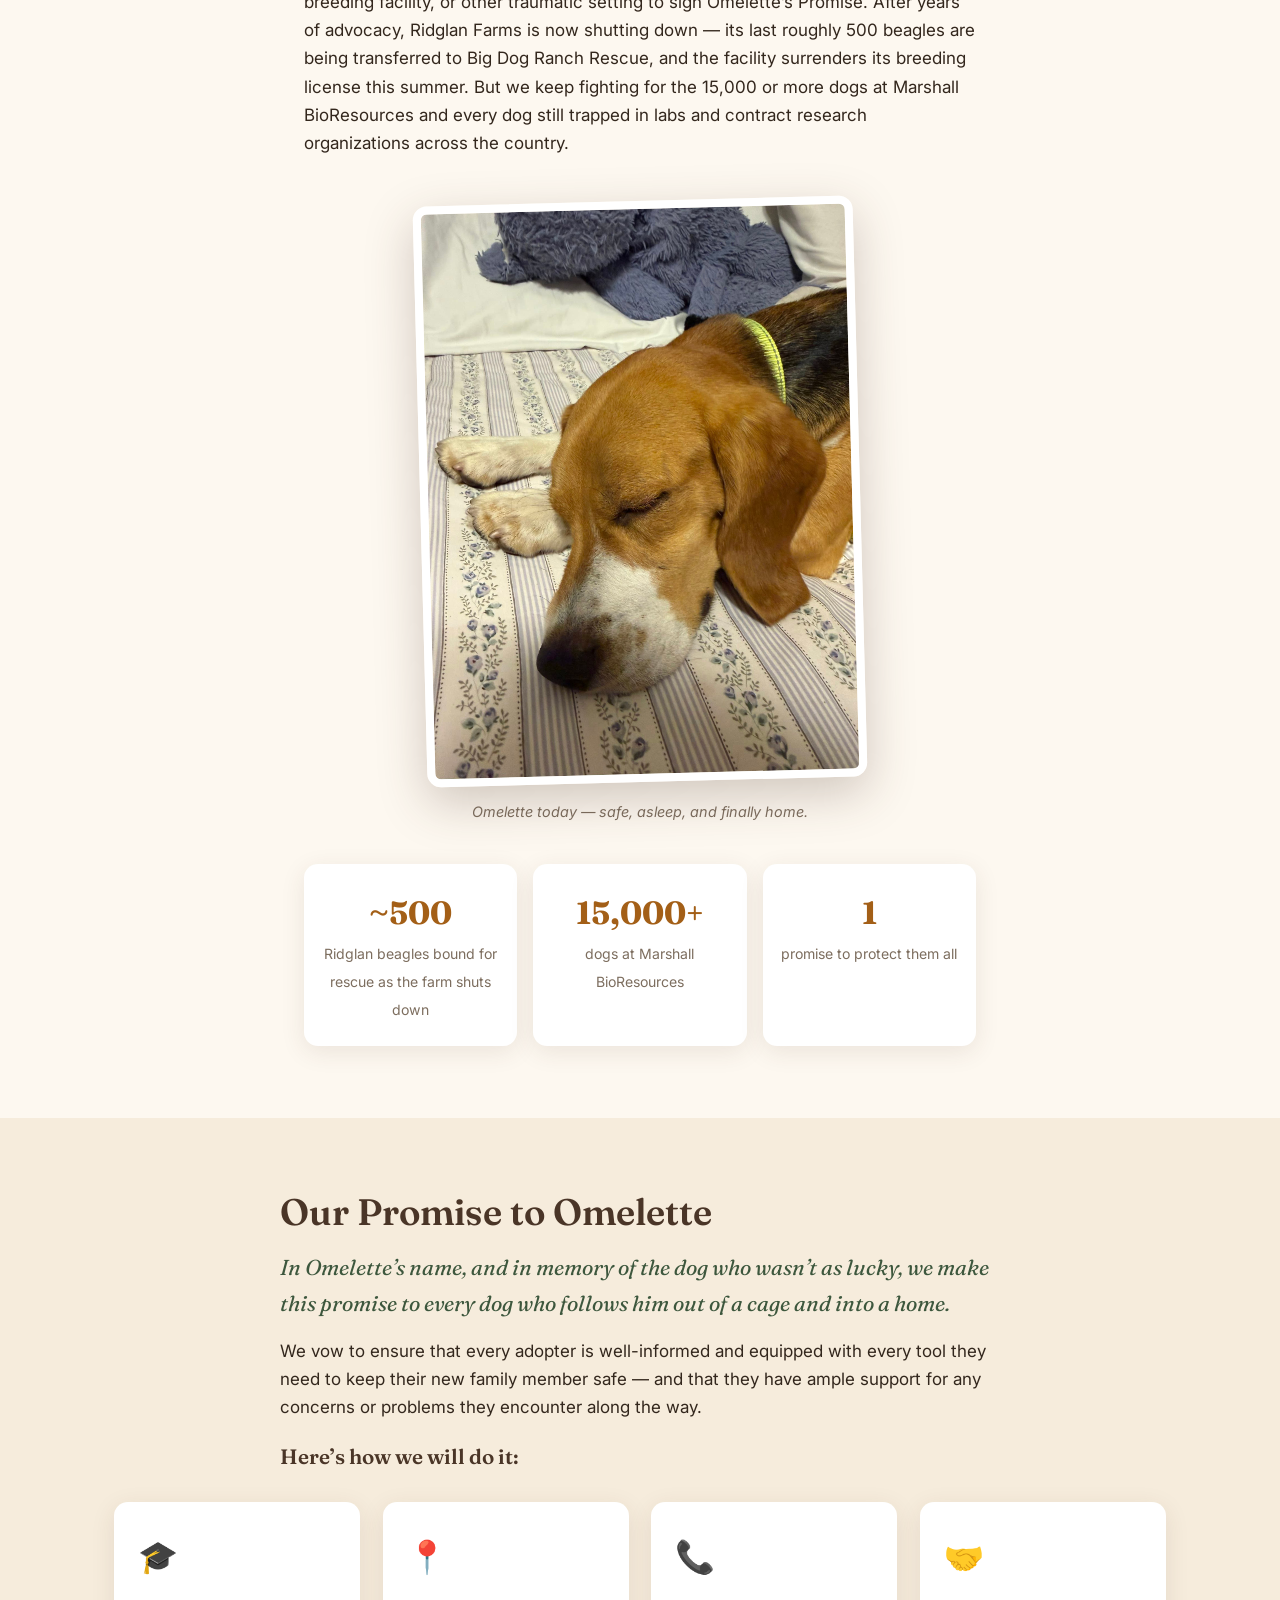
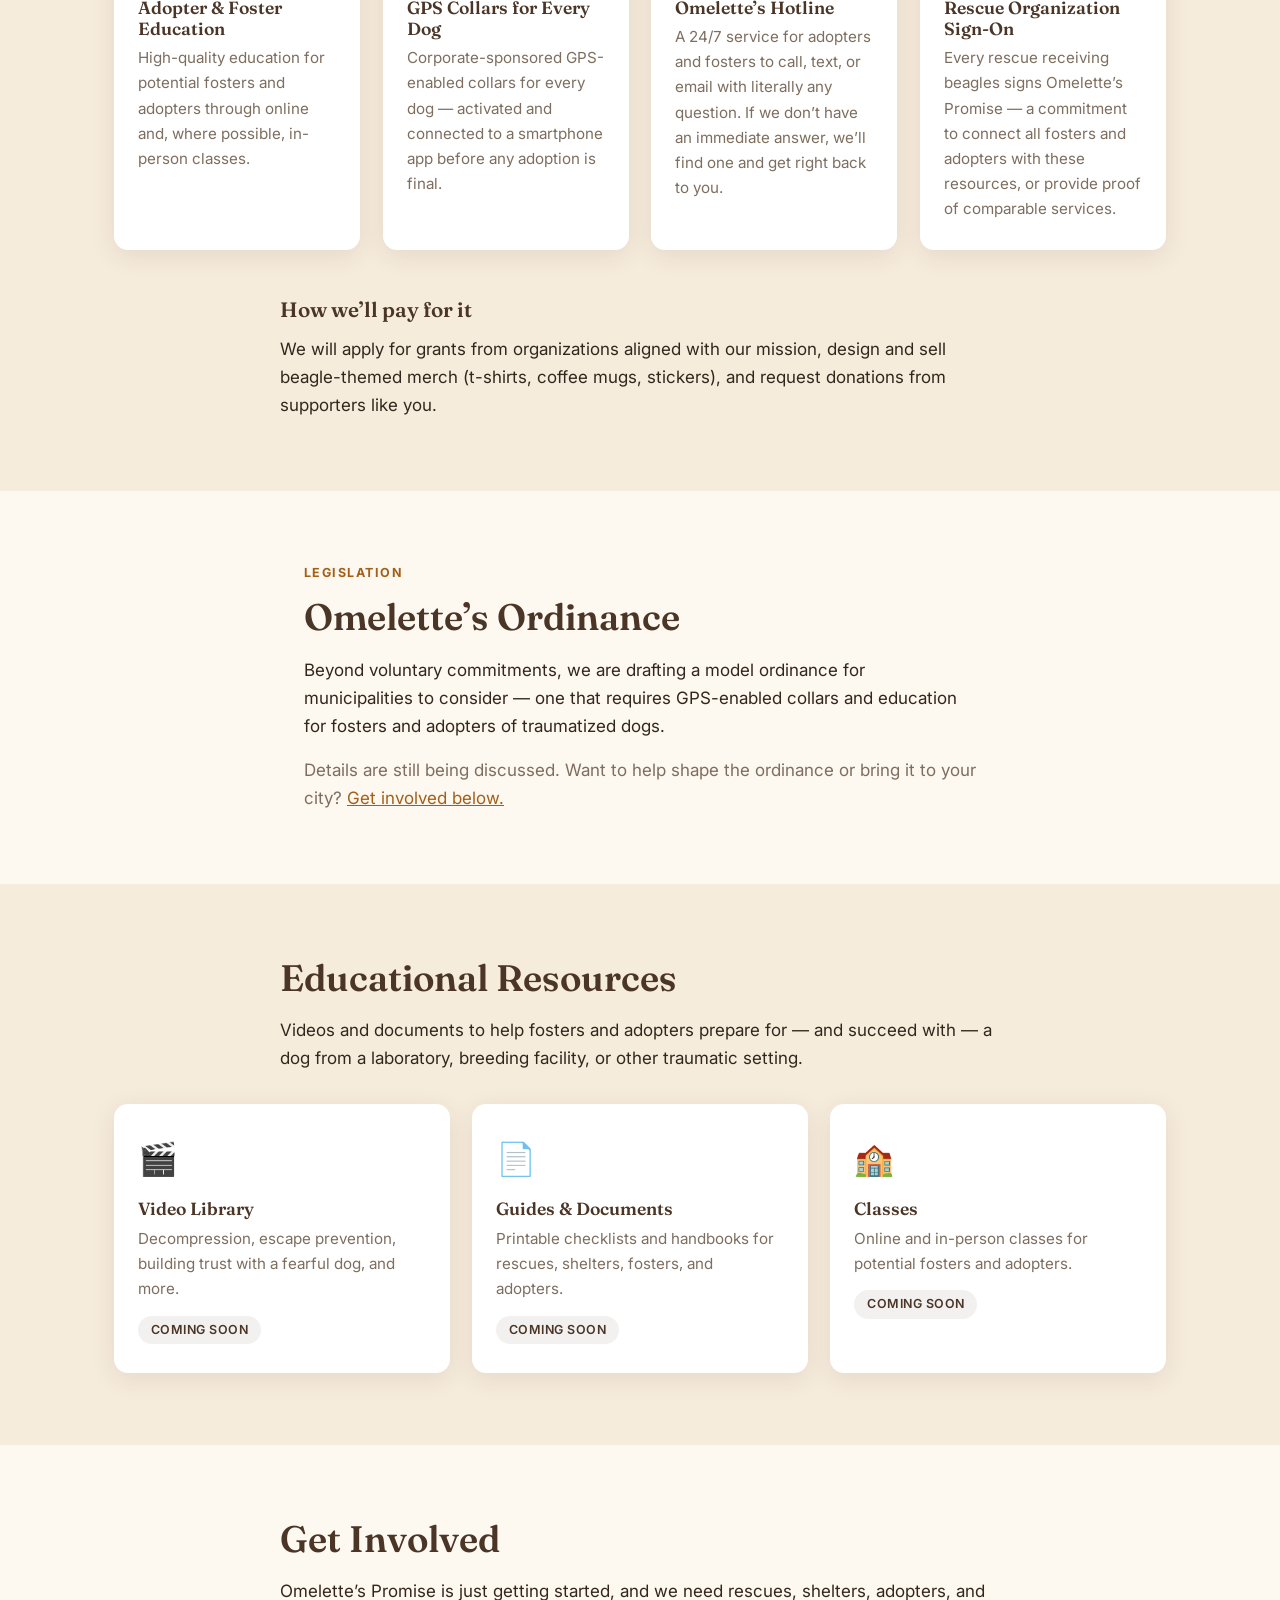
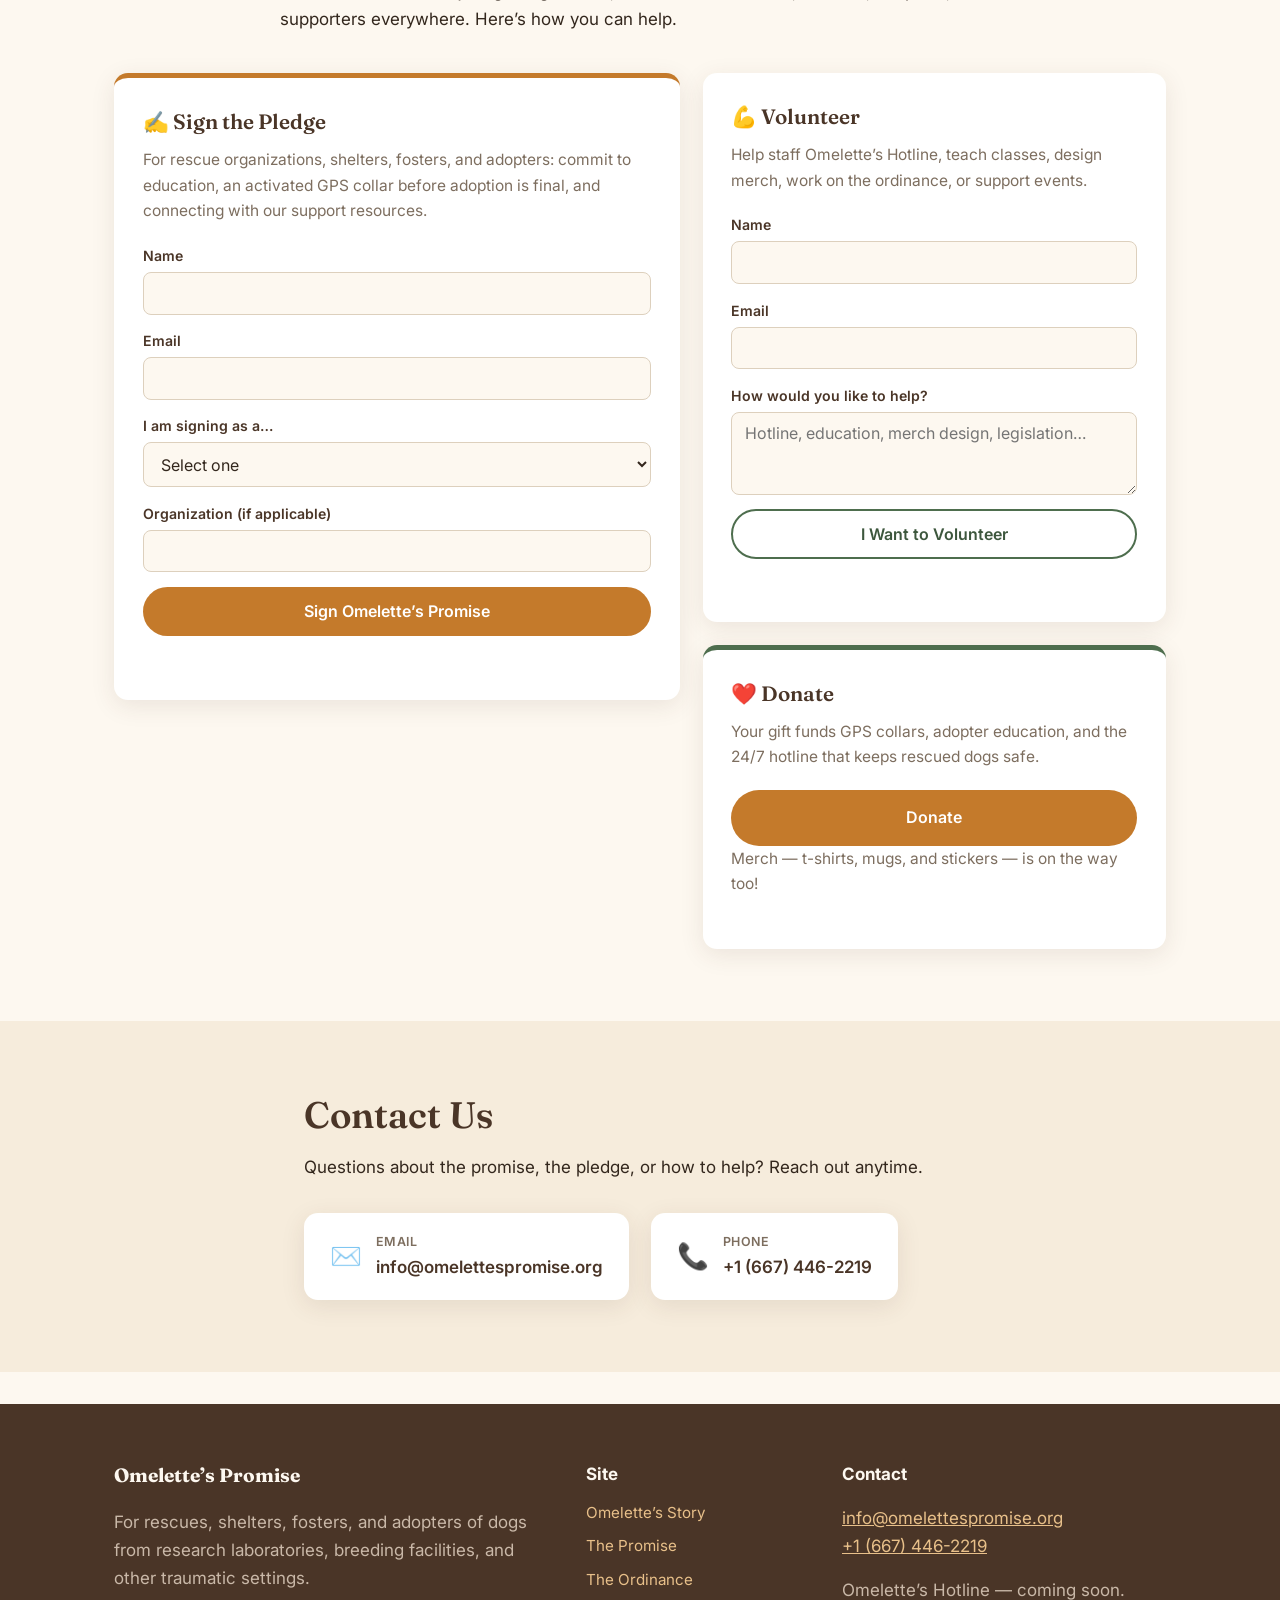
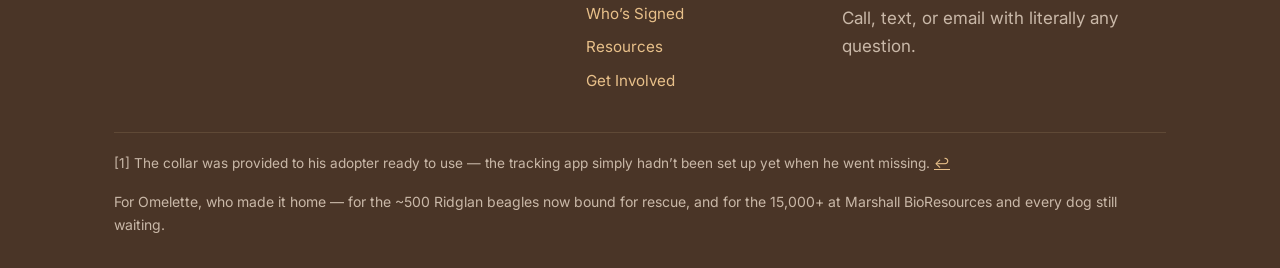
==== commit 9ea42c61: "Update story: Omelette found alive; Ridglan Farms closing Rewrite site storytelling from an in-memor" ====
--- a/index.html
+++ b/index.html
@@ -43,14 +43,15 @@
     <section class="hero">
       <div class="container hero-grid">
         <div class="hero-text">
-          <p class="eyebrow">In loving memory · Rescued from Ridglan Farms</p>
-          <h1>He finally felt the sun.<br>We promised him more.</h1>
+          <p class="eyebrow">A near-miss · Rescued from Ridglan Farms</p>
+          <h1>He finally felt the sun.<br>We almost lost him anyway.</h1>
           <p class="hero-lead">
-            Omelette was a beagle rescued from a life of biomedical experimentation.
-            He had just felt grass beneath his paws for the first time when he went
-            missing from his new home in Boynton Beach, Florida — and was tragically
-            lost forever. His death was preventable. <strong>Omelette’s Promise</strong>
-            is our vow that no rescued dog will ever be lost like this again.
+            Omelette was a beagle bred for research at Ridglan Farms. He had just felt
+            grass beneath his paws for the first time when he slipped through a gap in
+            the fence and vanished from his new home in Boynton Beach, Florida. For days
+            we feared the worst. He came home alive — but only by luck, and another
+            family’s dog did not. <strong>Omelette’s Promise</strong> is our vow that no
+            rescued dog’s safety will ever be left to chance again.
           </p>
           <div class="hero-actions">
             <a href="#pledge" class="btn btn-primary">Sign the Pledge</a>
@@ -68,37 +69,53 @@
     <!-- ============ STORY ============ -->
     <section id="story" class="section">
       <div class="container narrow">
-        <h2>What is Omelette’s Promise?</h2>
-        <p>
-          Omelette, a beagle rescued from Ridglan Farms, was found dead in a canal in
-          Florida. It is believed that he was tragically killed by an alligator after he
-          went missing from his new family’s Boynton Beach home. He had just felt the sun
-          on his face and the grass beneath his paws for the first time. He was finally in
-          a loving home where he could decompress and learn how to “be a dog.” Now, he’s
-          already gone. We refuse to allow him to be forgotten, and we must ensure that
-          this never, ever happens again.<a href="#footnote-1" id="ref-1" class="footnote-ref">[1]</a>
-        </p>
-        <p>
-          We worked tirelessly, some for nearly a decade, to free these sweet beagles from
-          captivity and biomedical experimentation. Many of us were tear-gassed,
-          pepper-sprayed, and shot with rubber-coated steel bullets as we attempted to free
-          them ourselves after years of inaction by authorities. We love every single one
-          of these precious dogs, and we continue to fight for the approximately 500
-          remaining at Ridglan Farms, the 15,000 or more at Marshall BioResources, and all
-          of the dogs trapped in university labs and contract research organizations in the
-          United States.
-        </p>
-        <p>
-          We don’t hold any ill will towards Omelette’s adopters, but we must insist that
-          this kind of easily preventable tragedy never occurs again. That is why we are
-          asking every rescue organization, shelter, and adopter of a Ridglan Farms beagle —
-          or any dog from a research laboratory, breeding facility, or other traumatic
-          setting — to sign Omelette’s Promise.
-        </p>
+        <h2>Omelette almost didn’t make it home.</h2>
+        <p>
+          Omelette was born into a cage — one of hundreds of beagles bred for research at
+          Ridglan Farms in Wisconsin, a life of concrete and fluorescent light with no
+          grass, no sky, and no family of his own. This spring, after years of advocacy, he
+          was finally freed and brought to Florida, where a family in Boynton Beach opened
+          their door to him. For the first time, he felt sun on his face and grass beneath
+          his paws. He was finally safe. He was finally home. Then, on a quiet Sunday
+          evening, he slipped through a gap in the fence and was gone.
+        </p>
+        <p>
+          Omelette was wearing a GPS collar. His adopter had been given it, along with
+          instructions to turn it on — but the app hadn’t been set up yet. The phone needed
+          a little more storage, and it could wait until later. So when Omelette
+          disappeared, the collar around his neck couldn’t tell anyone where he was.<a href="#footnote-1" id="ref-1" class="footnote-ref">[1]</a>
+        </p>
+        <p>
+          What followed were some of the hardest days our community has ever lived through.
+          Volunteers searched around the clock. Then a dog was found in a nearby canal, lost
+          to an alligator. The coloring matched. We mourned him and said goodbye. And then —
+          days later — Omelette was spotted alive, trotting across a road, frightened but
+          whole. The dog in the canal had been someone else’s beloved companion. Today
+          Omelette is in a foster home, finally learning how to simply be a dog.
+        </p>
+        <p>
+          We are overjoyed that Omelette survived. We are also clear-eyed about why he did:
+          luck. The collar that could have located him in minutes was never switched on. He
+          came home in spite of that — not because of anything that went right — and another
+          dog, someone’s whole heart, did not come home at all. A GPS collar in a drawer, or
+          unactivated on a dog’s neck, saves no one. That is why we are asking every rescue,
+          shelter, foster, and adopter of a dog from a research laboratory, breeding
+          facility, or other traumatic setting to sign Omelette’s Promise. After years of
+          advocacy, Ridglan Farms is now shutting down — its last roughly 500 beagles are
+          being transferred to Big Dog Ranch Rescue, and the facility surrenders its
+          breeding license this summer. But we keep fighting for the 15,000 or more dogs at
+          Marshall BioResources and every dog still trapped in labs and contract research
+          organizations across the country.
+        </p>
+        <figure class="hero-photo story-photo">
+          <img src="assets/omelette-safe.jpg" alt="Omelette, a tan, white, and black beagle, asleep and relaxed on a bed" onerror="this.closest('.story-photo').classList.add('photo-missing')">
+          <div class="photo-fallback" aria-hidden="true"><span>🐶</span><p>Omelette today</p></div>
+          <figcaption>Omelette today — safe, asleep, and finally home.</figcaption>
+        </figure>
         <div class="stat-row">
           <div class="stat">
             <span class="stat-number">~500</span>
-            <span class="stat-label">beagles still at Ridglan Farms</span>
+            <span class="stat-label">Ridglan beagles bound for rescue as the farm shuts down</span>
           </div>
           <div class="stat">
             <span class="stat-number">15,000+</span>
@@ -118,13 +135,13 @@
         <div class="narrow">
           <h2>Our Promise to Omelette</h2>
           <p class="promise-vow">
-            <em>Humans let you down again, Omelette, and we are so sorry.</em>
+            <em>In Omelette’s name, and in memory of the dog who wasn’t as lucky, we make
+            this promise to every dog who follows him out of a cage and into a home.</em>
           </p>
           <p>
-            We vow to ensure that, moving forward, every adopter is well-informed and
-            equipped with every tool they need to ensure the safety of their new beloved
-            family member — and that they have ample support for any concerns or problems
-            they encounter along the way.
+            We vow to ensure that every adopter is well-informed and equipped with every
+            tool they need to keep their new family member safe — and that they have ample
+            support for any concerns or problems they encounter along the way.
           </p>
           <h3>Here’s how we will do it:</h3>
         </div>
@@ -348,10 +365,10 @@
       </div>
       <hr>
       <p id="footnote-1" class="footnote">
-        [1] Big Dog Ranch Rescue provided his family with a Fi GPS collar, but it was
-        never activated. <a href="#ref-1">↩</a>
+        [1] The collar was provided to his adopter ready to use — the tracking app simply
+        hadn’t been set up yet when he went missing. <a href="#ref-1">↩</a>
       </p>
-      <p class="muted small">In memory of Omelette. For the ~500 still at Ridglan Farms, the 15,000+ at Marshall BioResources, and every dog still waiting.</p>
+      <p class="muted small">For Omelette, who made it home — for the ~500 Ridglan beagles now bound for rescue, and for the 15,000+ at Marshall BioResources and every dog still waiting.</p>
     </div>
   </footer>
 
--- a/css/styles.css
+++ b/css/styles.css
@@ -209,6 +209,9 @@
   color: var(--muted);
 }
 .photo-fallback span { font-size: 3rem; }
+
+.story-photo { max-width: 440px; margin: 2.8rem auto 0; }
+.story-photo img { transform: rotate(-1.5deg); }
 
 /* ============ Sections ============ */
 
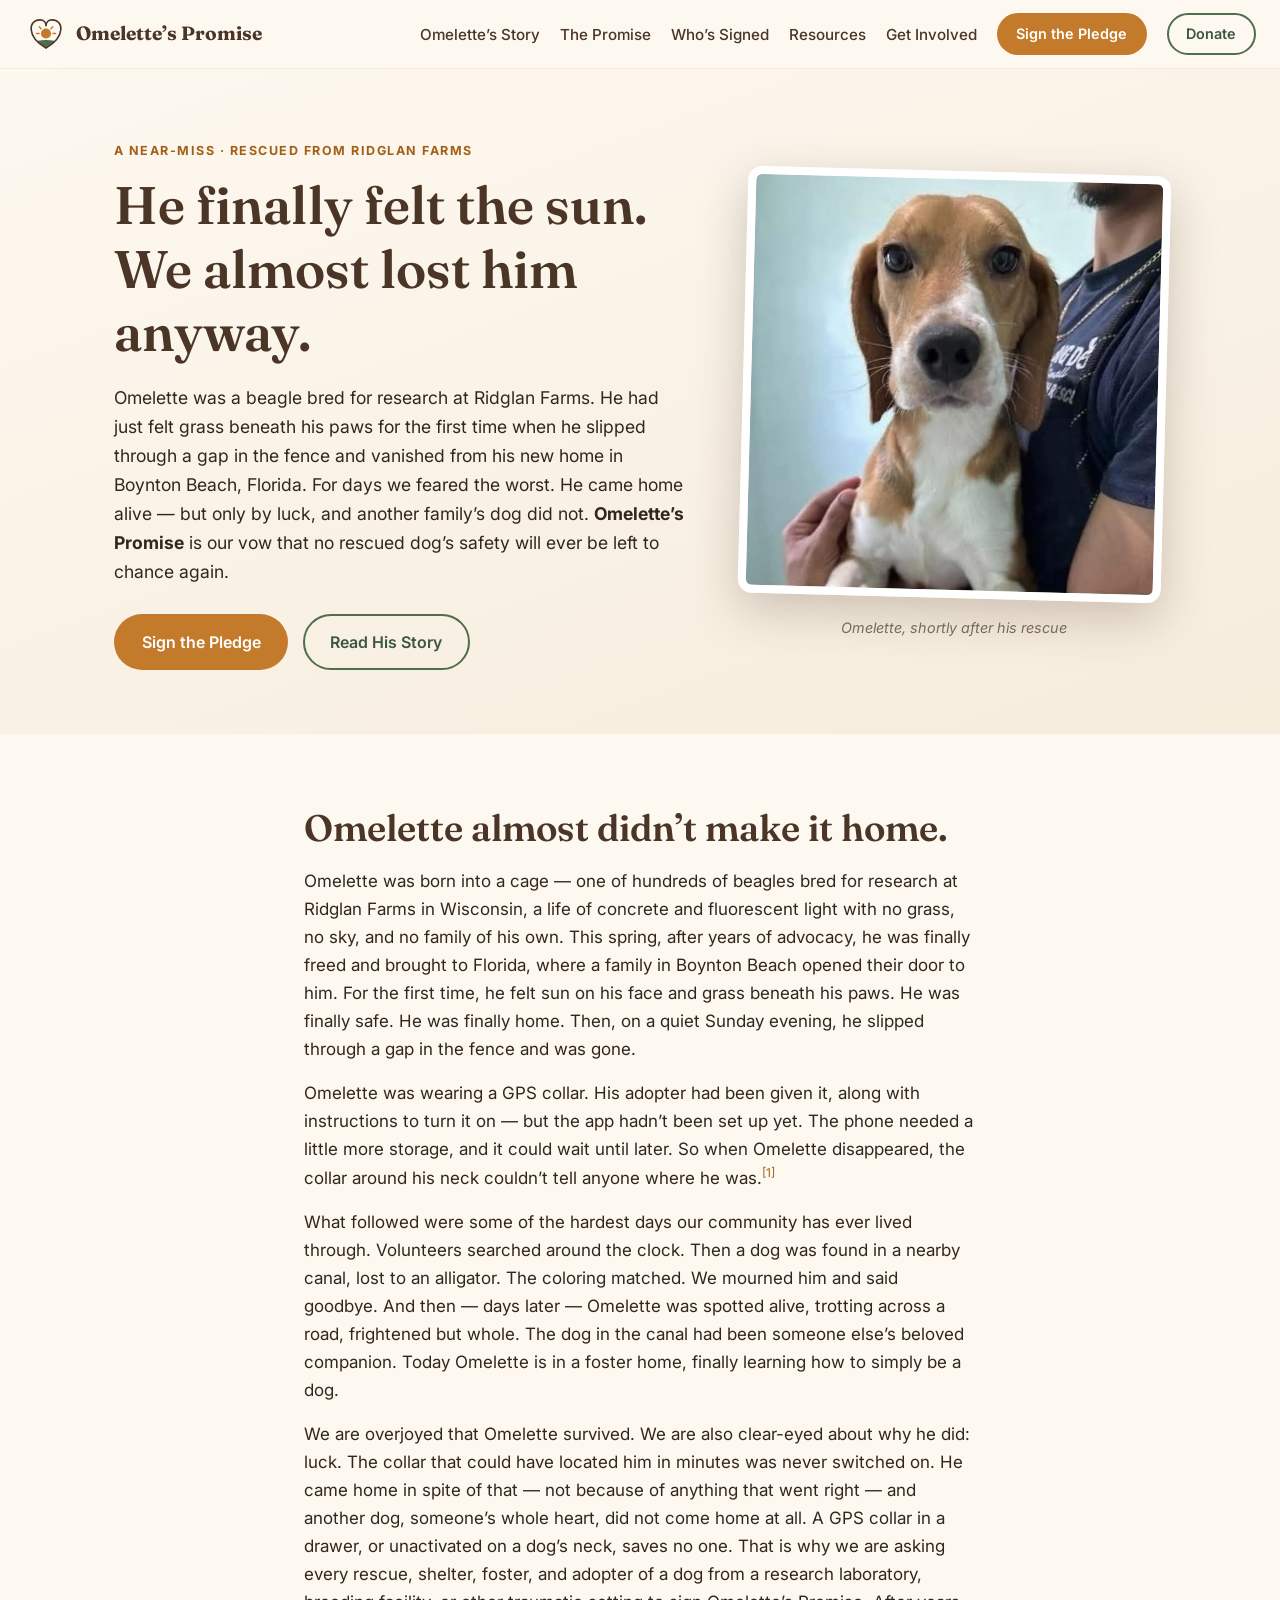
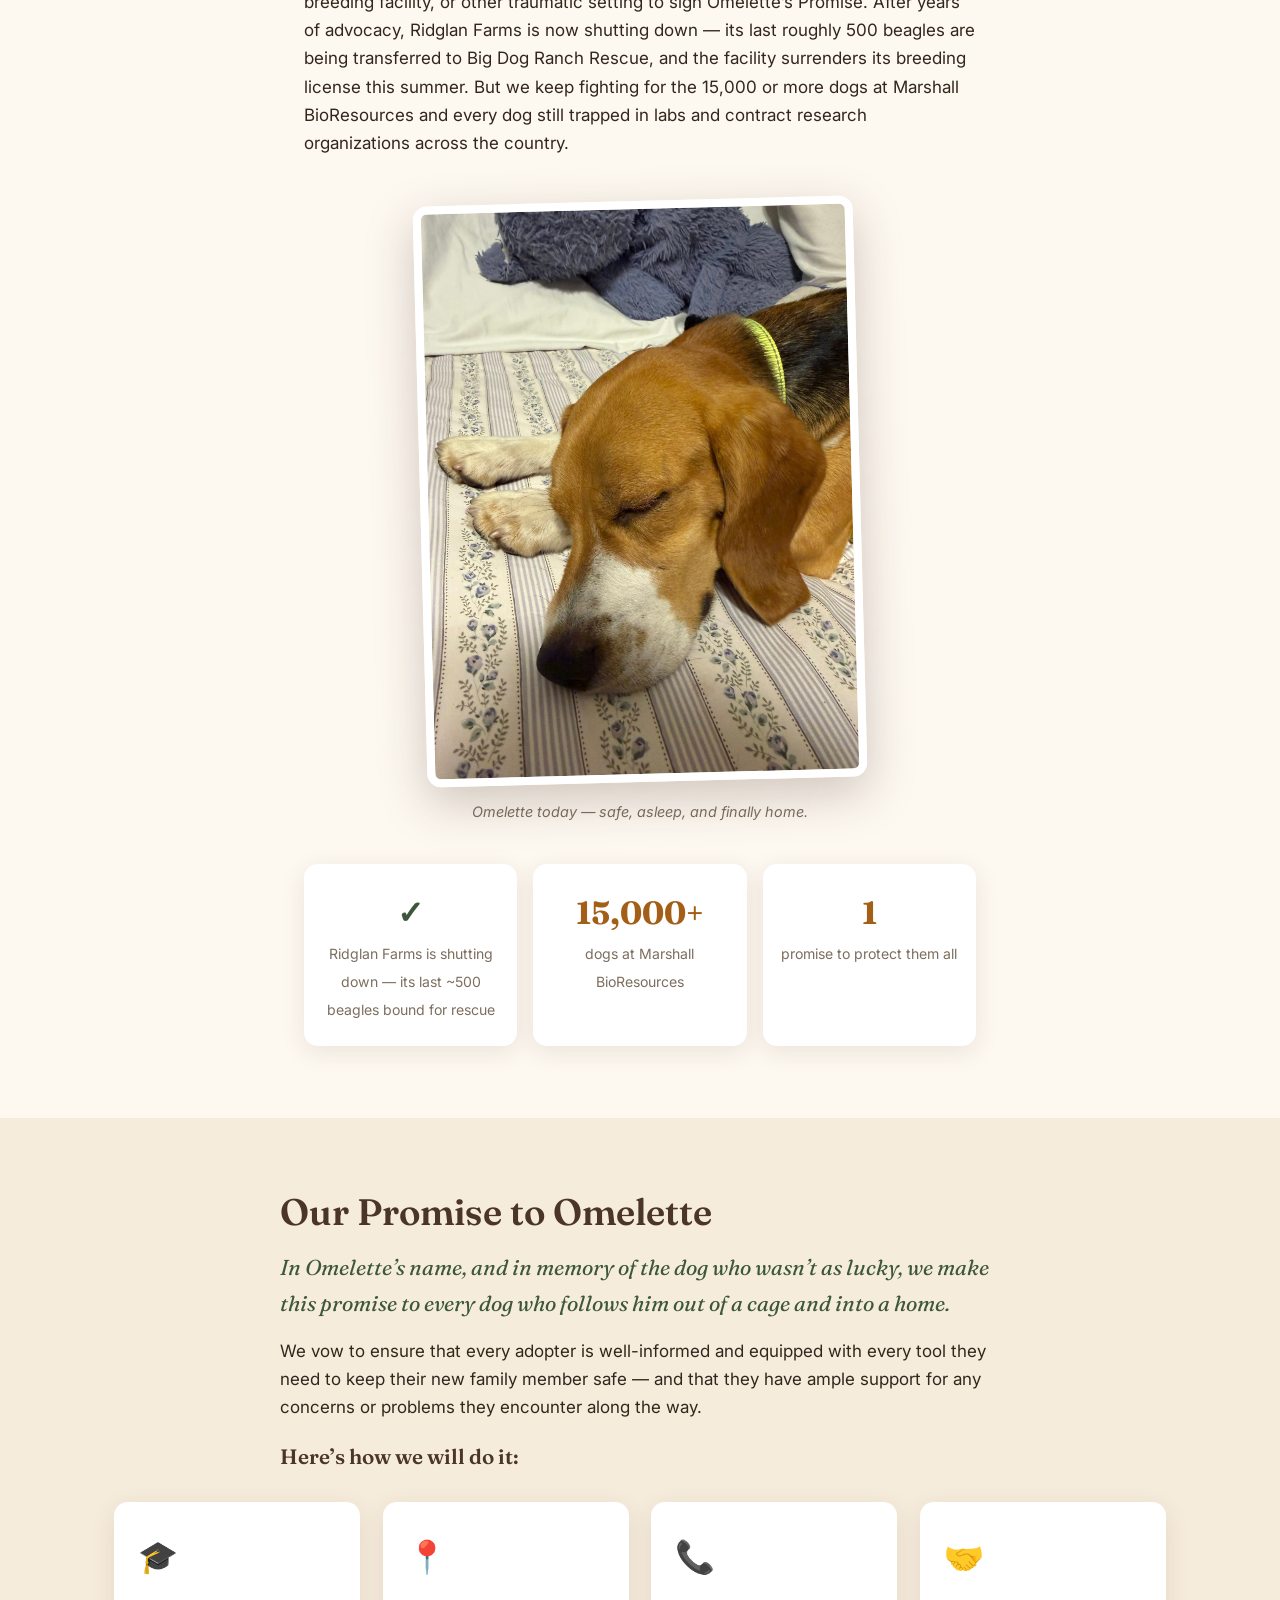
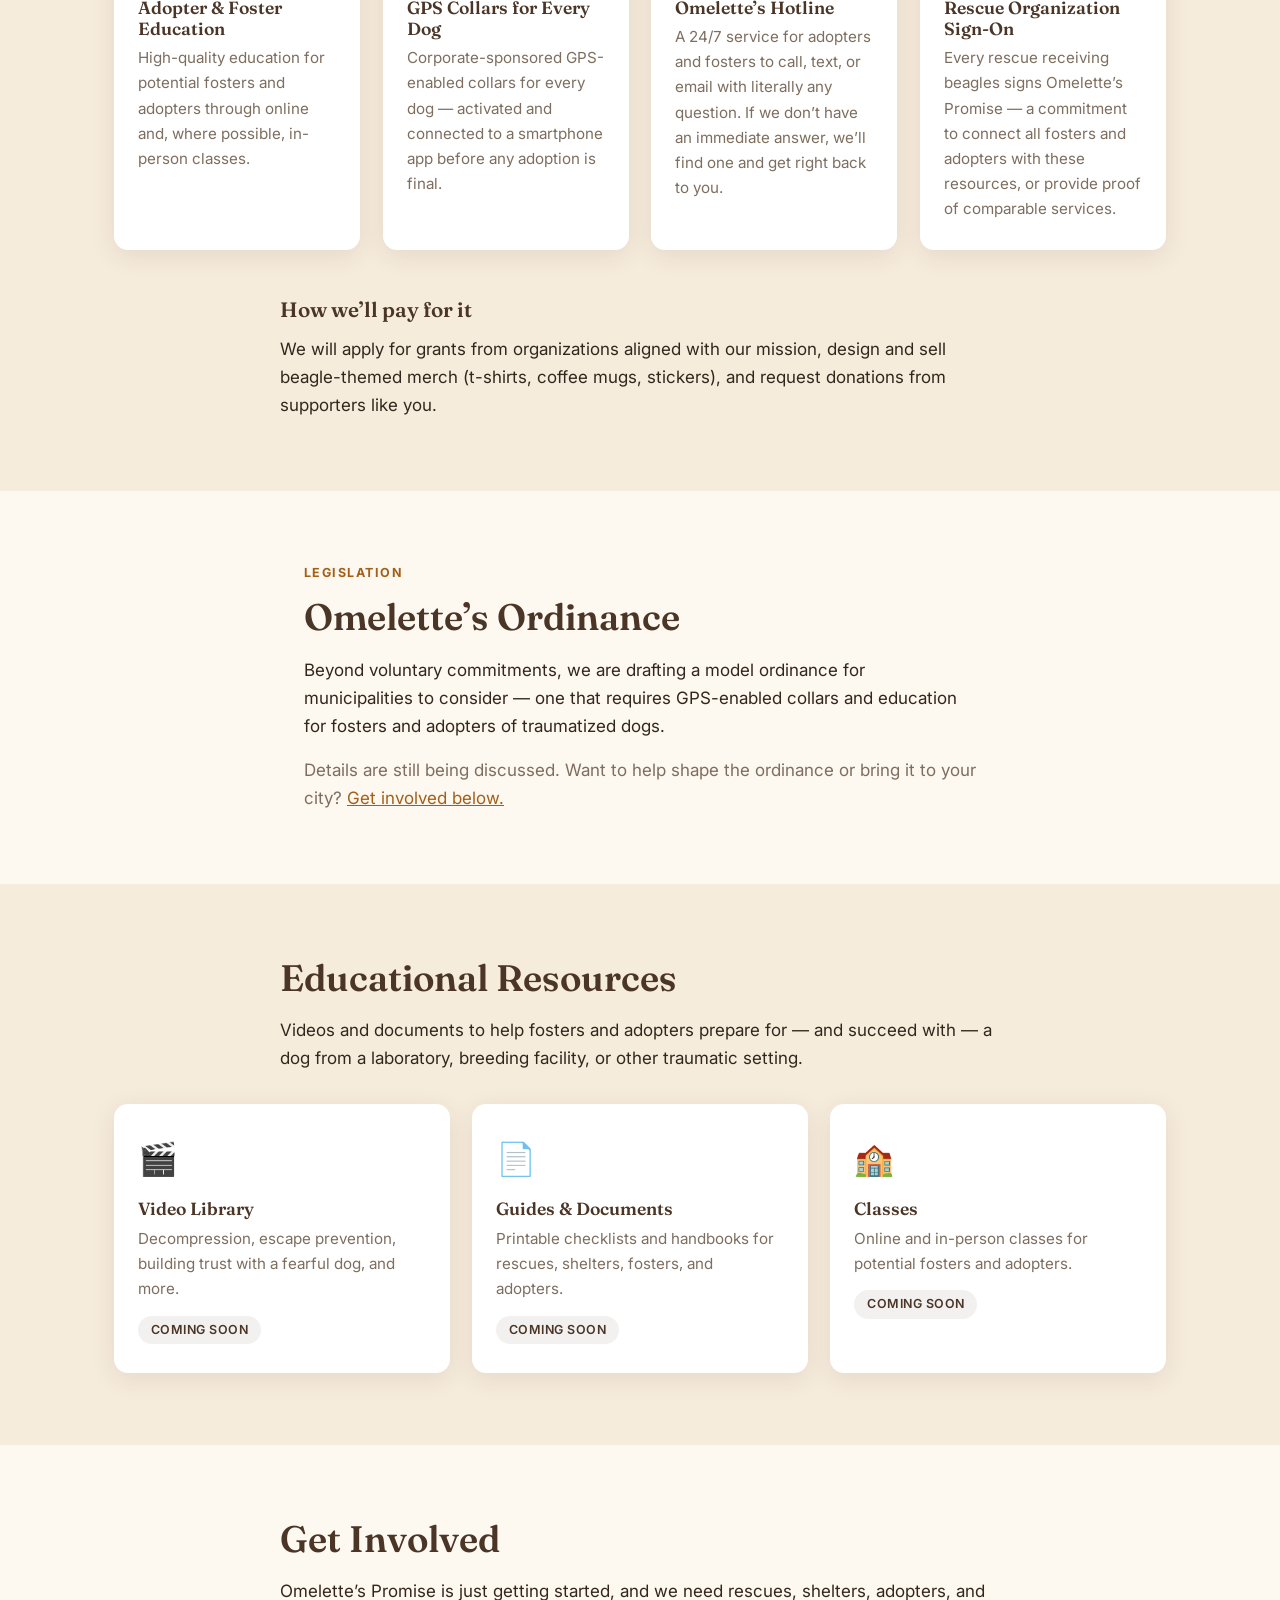
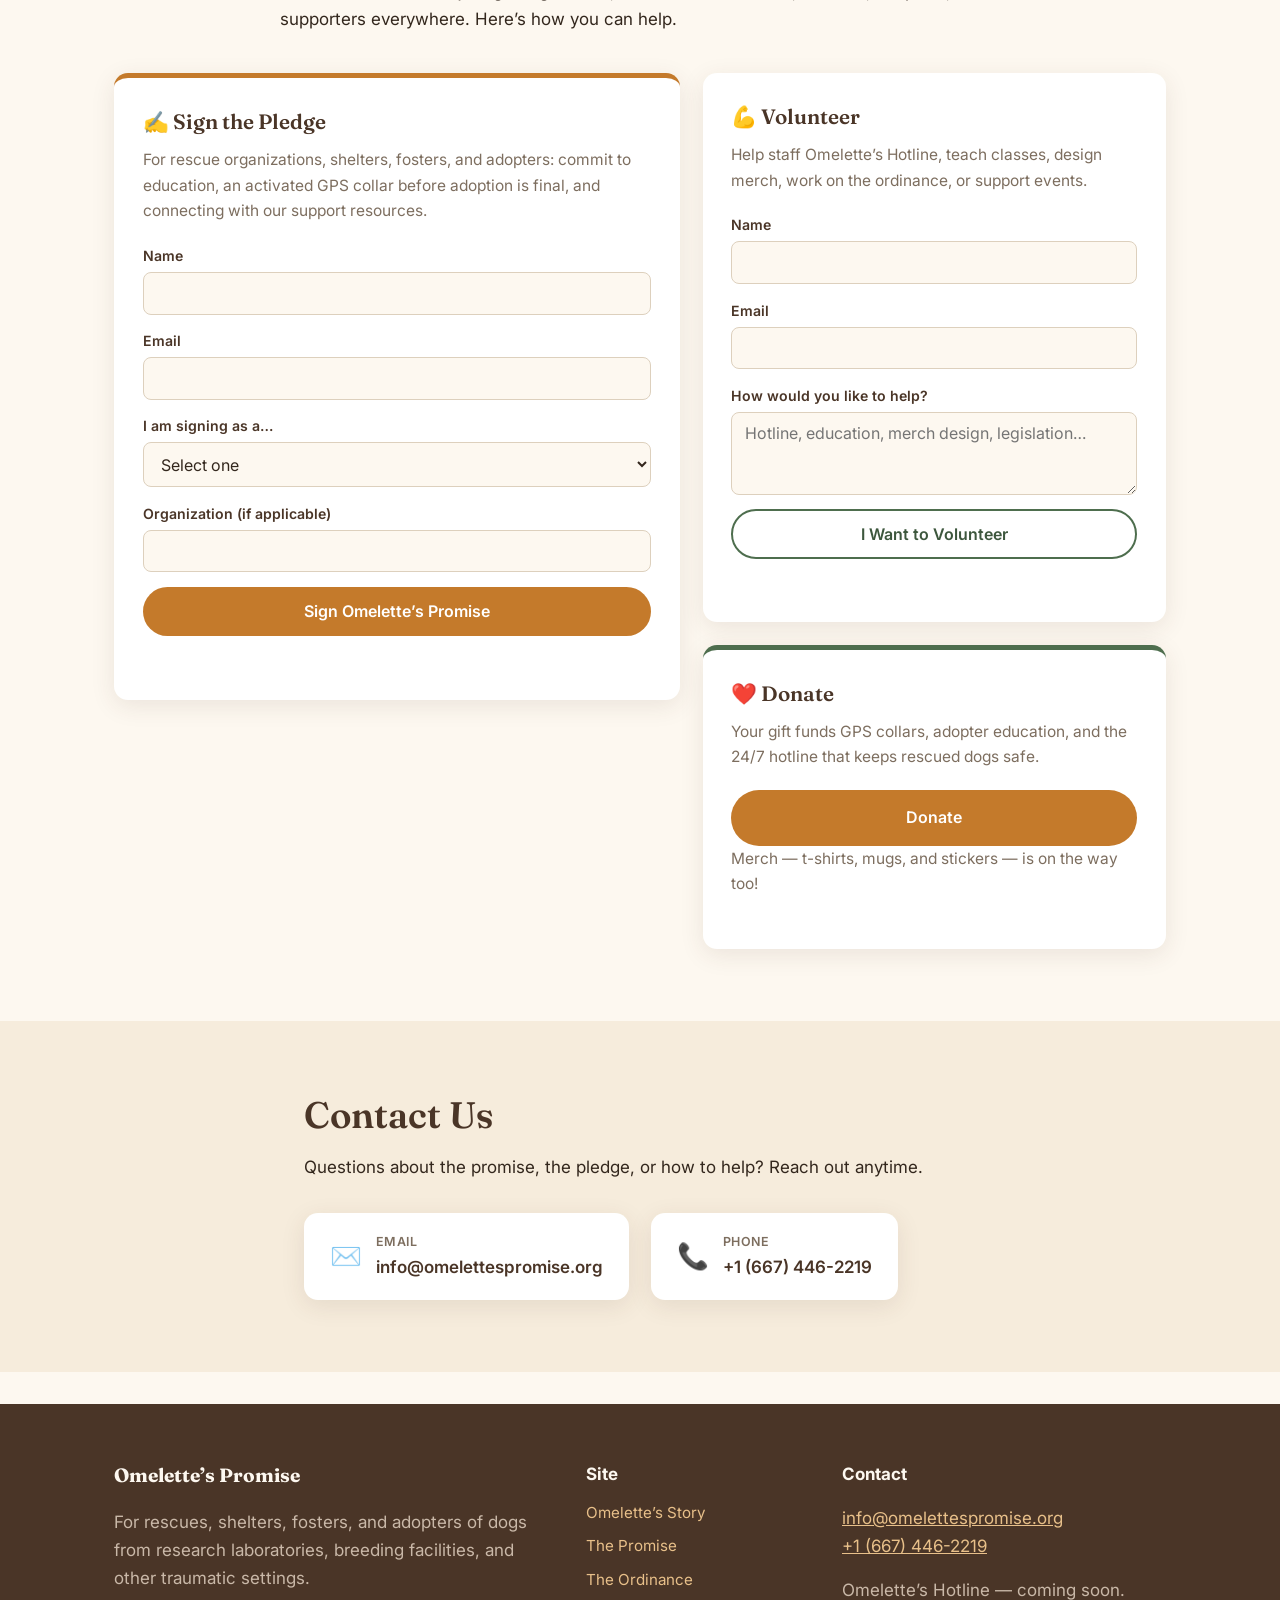
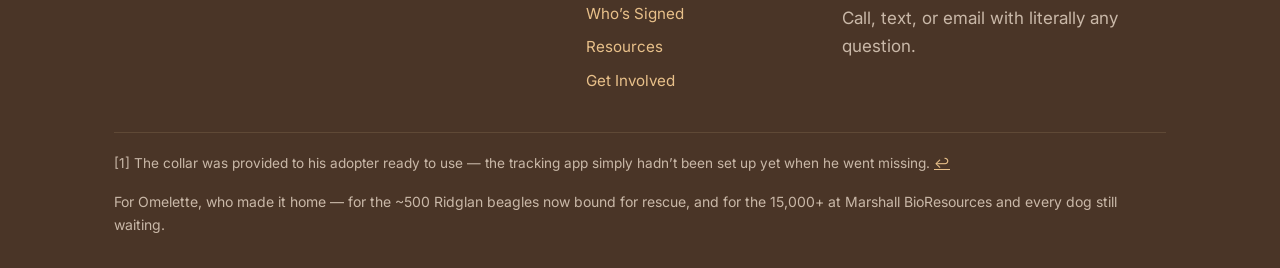
==== commit ddaeb13d: "Reframe Ridglan stat card as a victory Replace the "~500" headline with a green checkmark and move t" ====
--- a/index.html
+++ b/index.html
@@ -113,9 +113,9 @@
           <figcaption>Omelette today — safe, asleep, and finally home.</figcaption>
         </figure>
         <div class="stat-row">
-          <div class="stat">
-            <span class="stat-number">~500</span>
-            <span class="stat-label">Ridglan beagles bound for rescue as the farm shuts down</span>
+          <div class="stat stat-win">
+            <span class="stat-number">✓</span>
+            <span class="stat-label">Ridglan Farms is shutting down — its last ~500 beagles bound for rescue</span>
           </div>
           <div class="stat">
             <span class="stat-number">15,000+</span>
--- a/css/styles.css
+++ b/css/styles.css
@@ -254,6 +254,7 @@
   color: var(--amber-dark);
 }
 .stat-label { font-size: 0.88rem; color: var(--muted); }
+.stat-win .stat-number { color: var(--green-dark); }
 
 /* ============ Cards ============ */
 
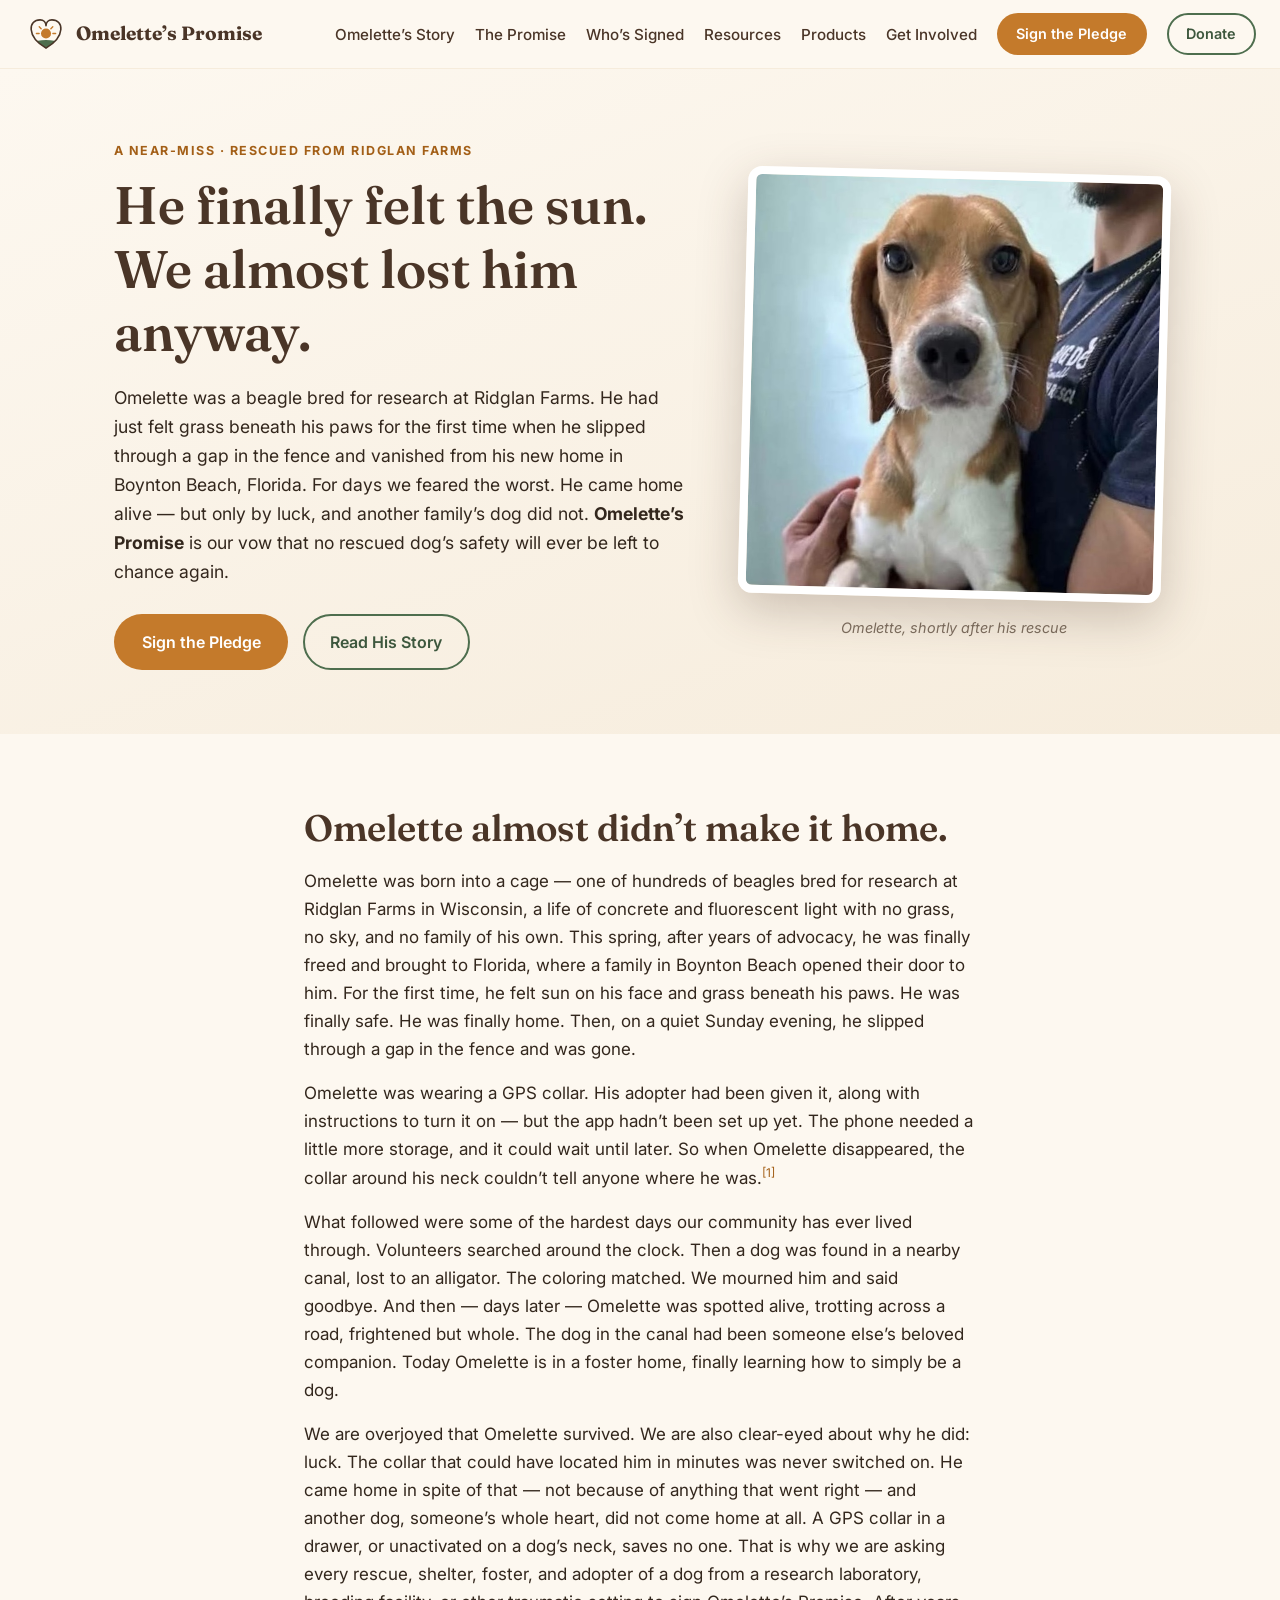
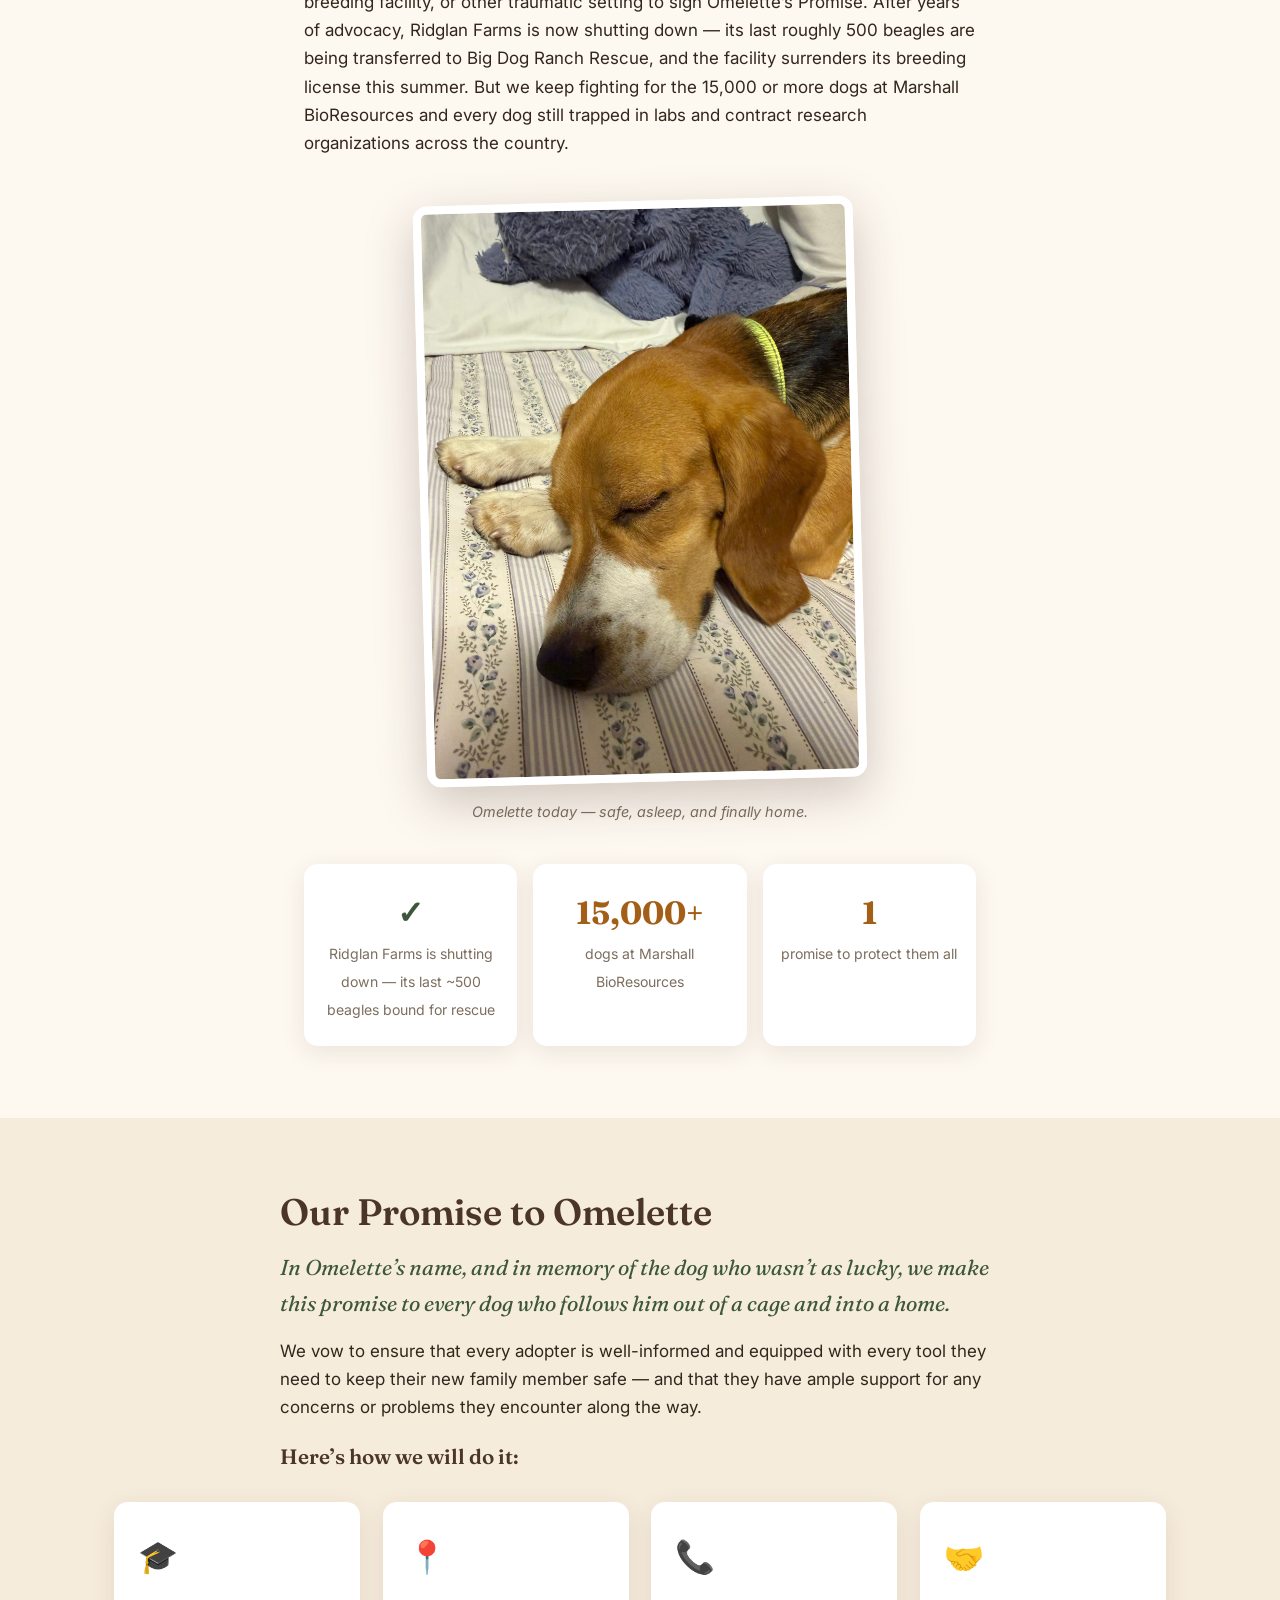
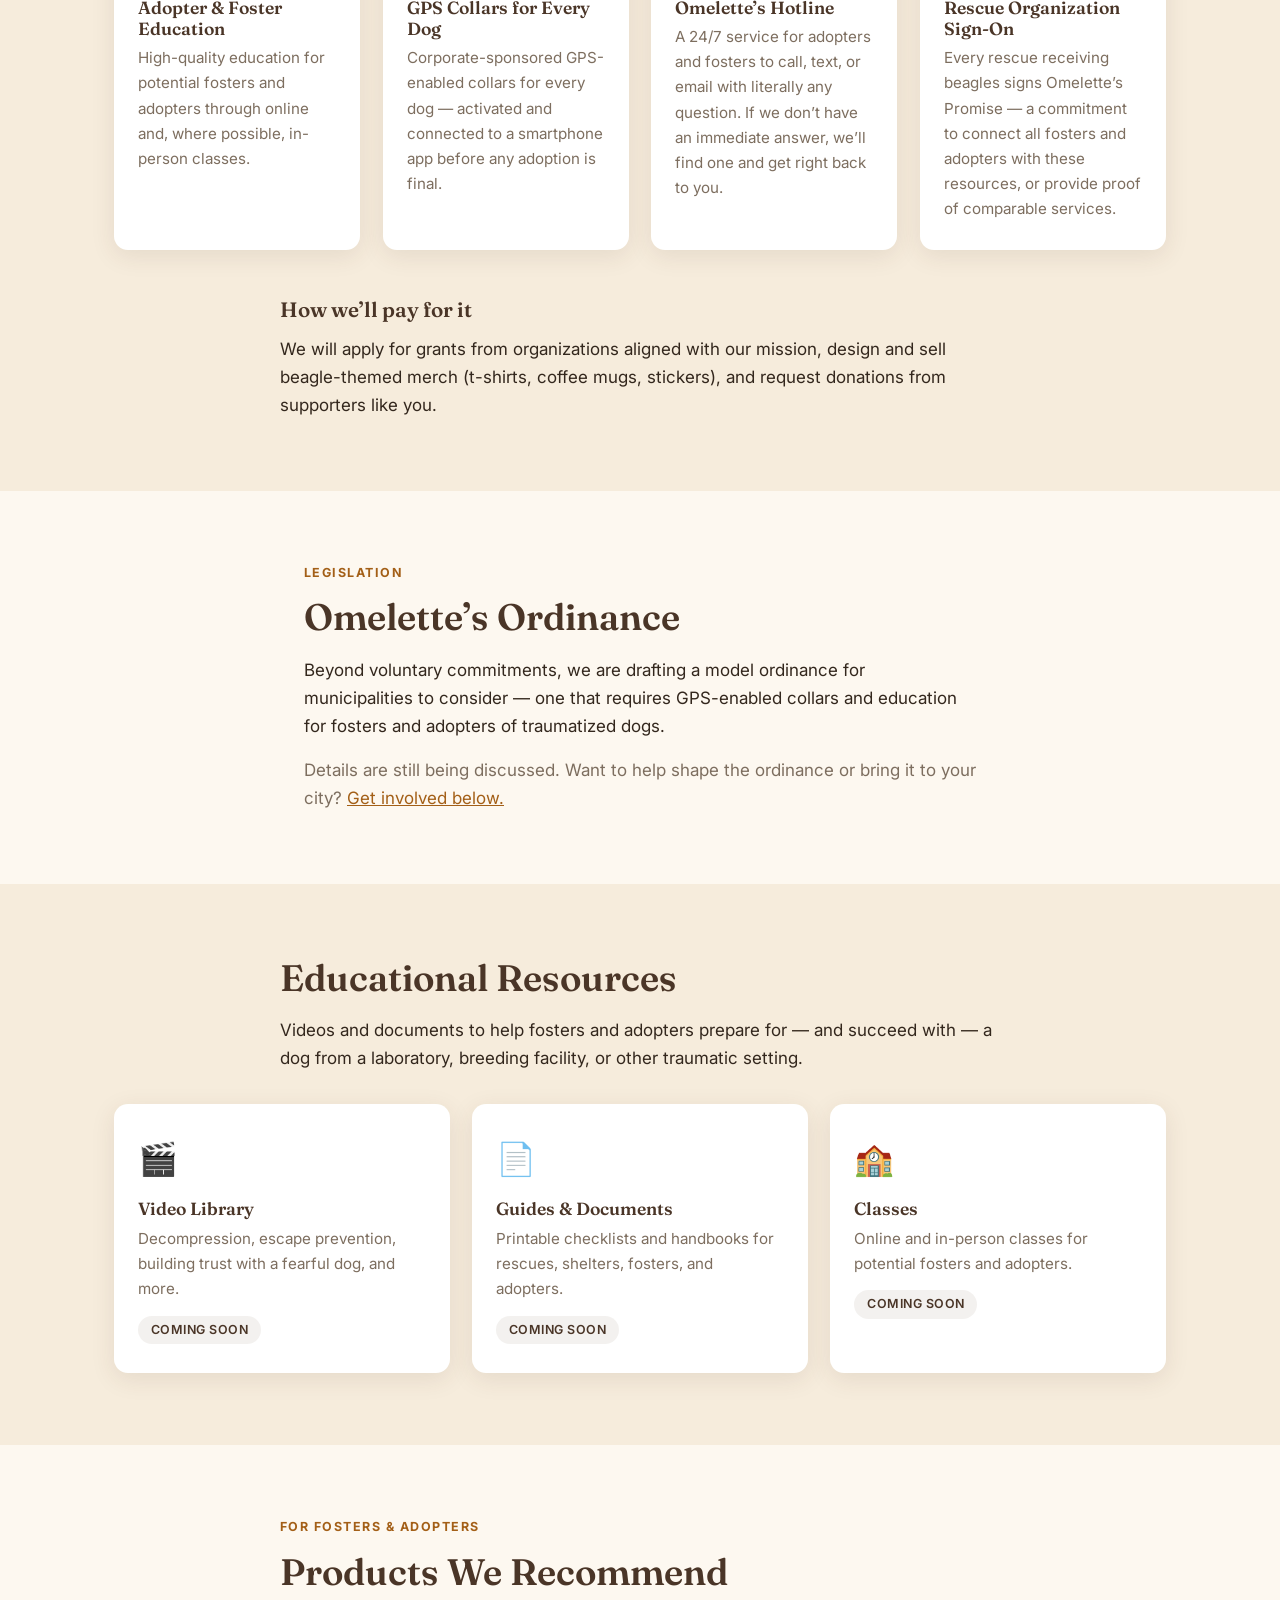
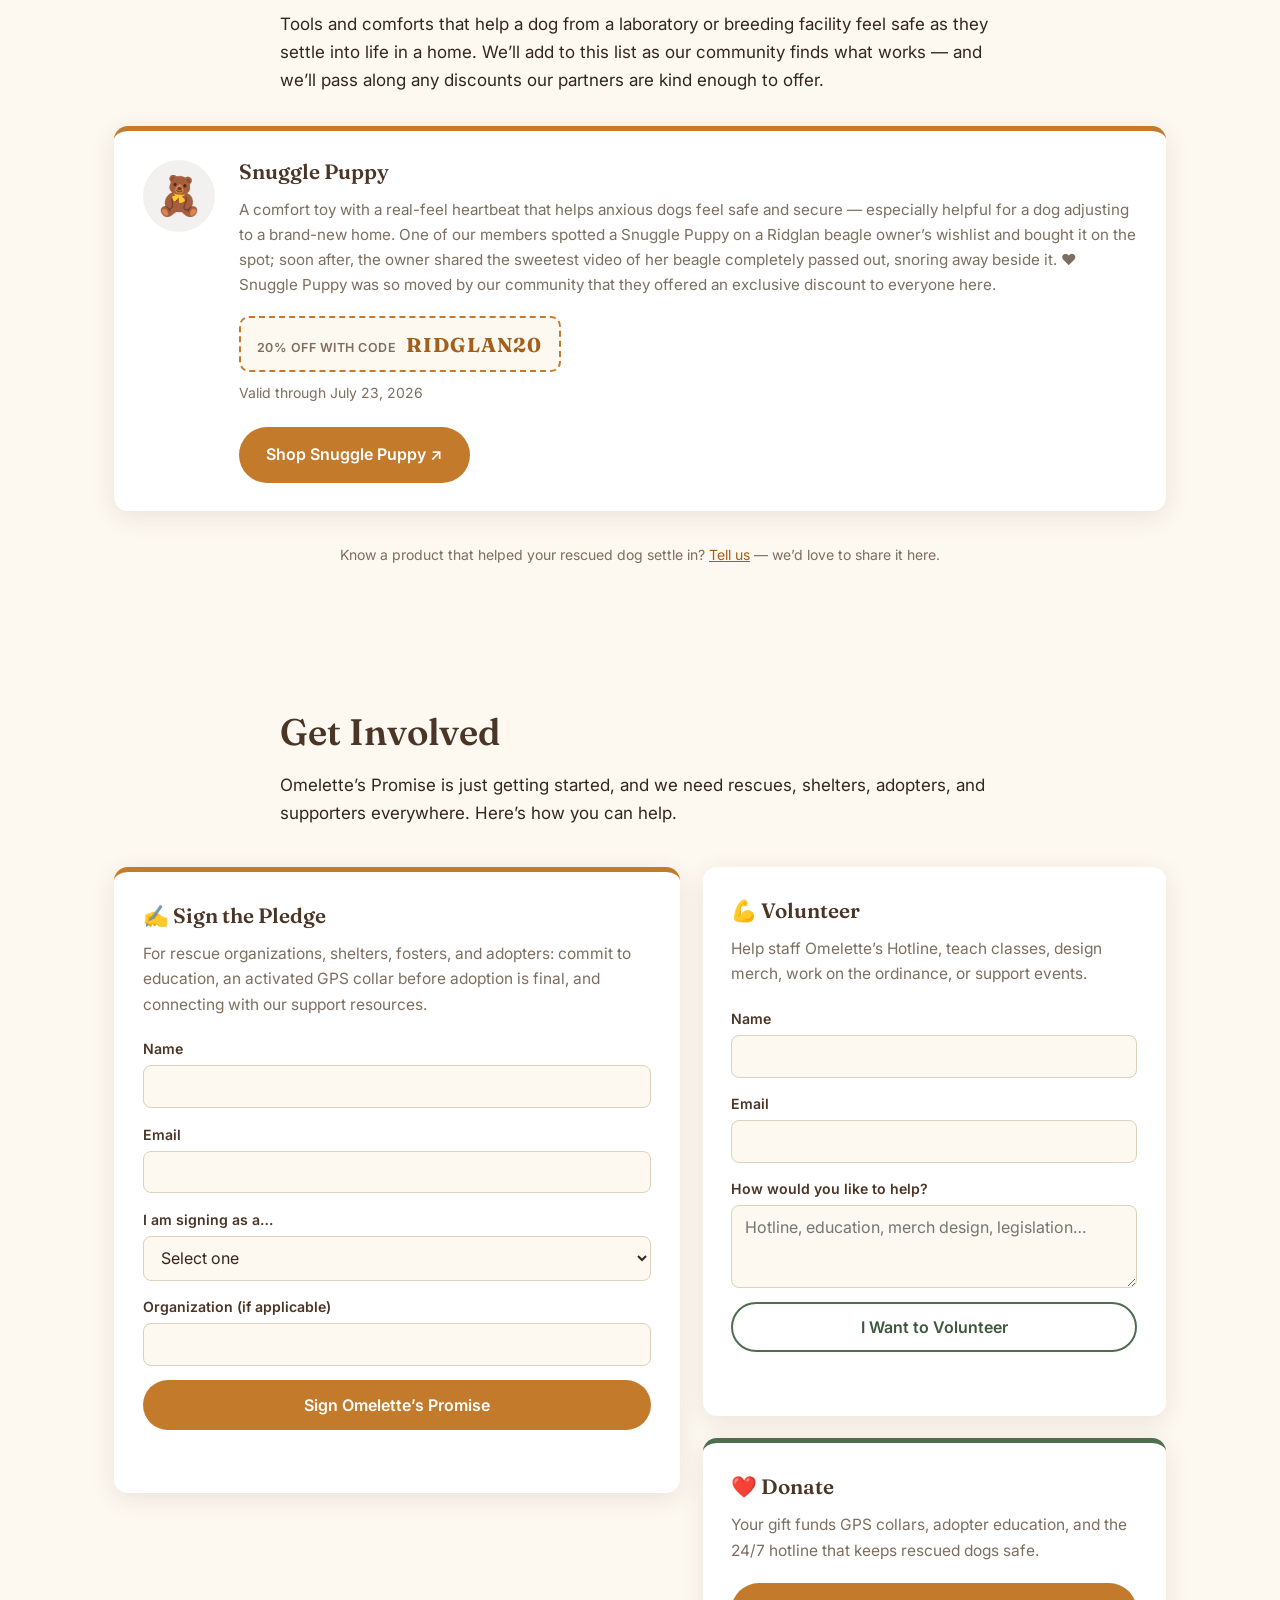
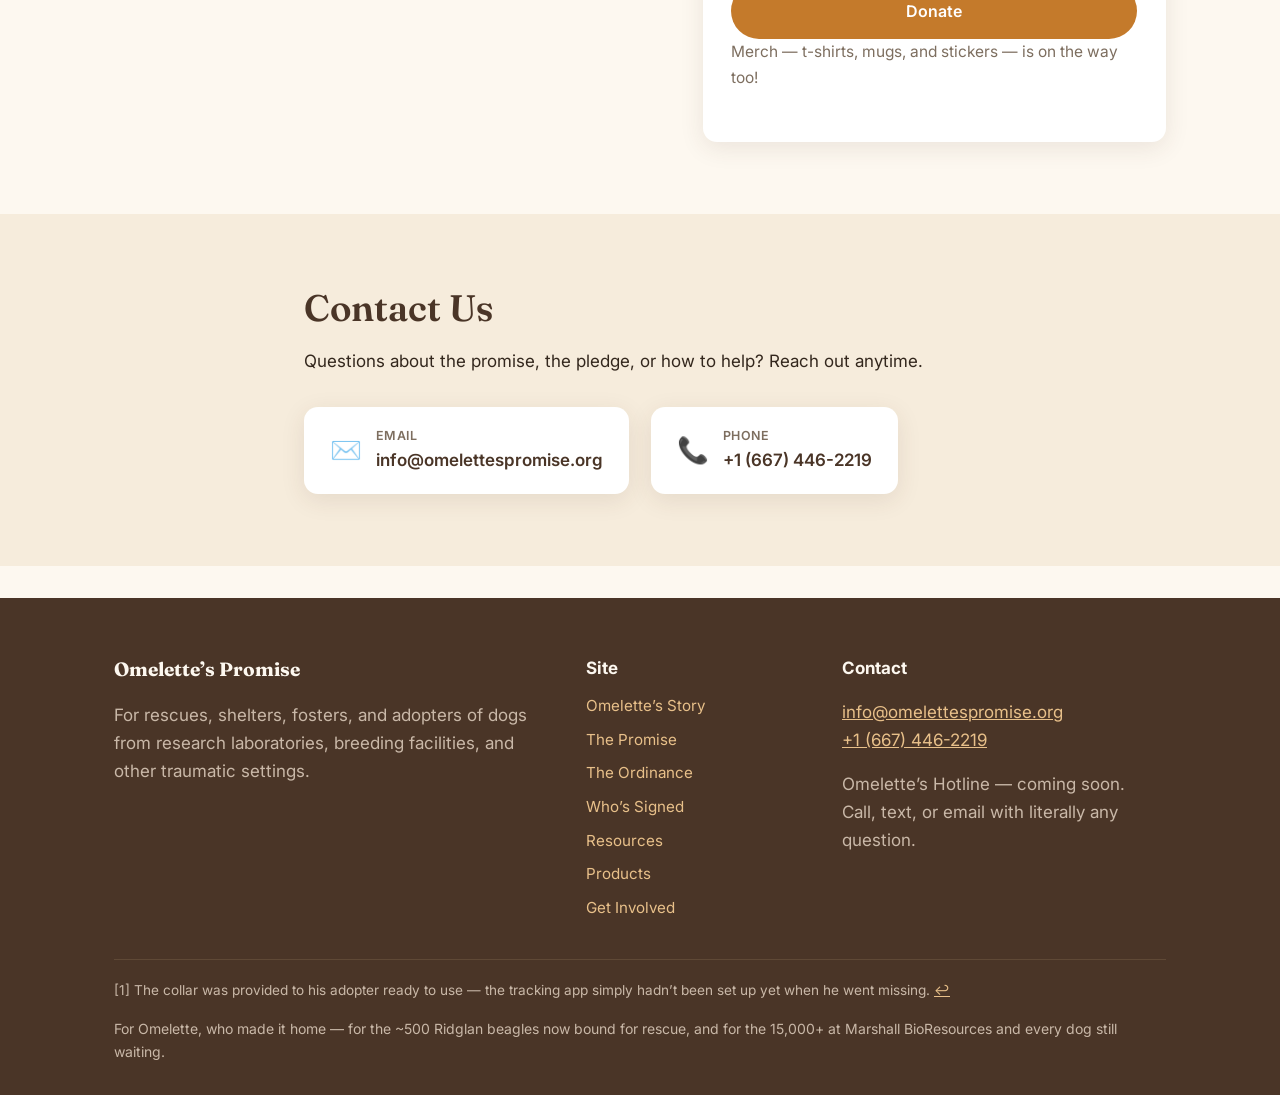
==== commit 9c15caee: "Add Recommended Products section with Snuggle Puppy New "Products We Recommend" section for fosters " ====
--- a/index.html
+++ b/index.html
@@ -30,6 +30,7 @@
         <li><a href="#promise">The Promise</a></li>
         <li><a href="signers.html">Who’s Signed</a></li>
         <li><a href="#resources">Resources</a></li>
+        <li><a href="#products">Products</a></li>
         <li><a href="#get-involved">Get Involved</a></li>
         <li><a href="#pledge" class="btn btn-primary btn-small">Sign the Pledge</a></li>
         <li><a href="https://donorbox.org/omelette-s-promise" class="btn btn-secondary btn-small custom-dbox-popup">Donate</a></li>
@@ -225,6 +226,55 @@
             <span class="badge">Coming soon</span>
           </div>
         </div>
+      </div>
+    </section>
+
+    <!-- ============ RECOMMENDED PRODUCTS ============ -->
+    <section id="products" class="section">
+      <div class="container">
+        <div class="narrow">
+          <p class="eyebrow">For Fosters &amp; Adopters</p>
+          <h2>Products We Recommend</h2>
+          <p>
+            Tools and comforts that help a dog from a laboratory or breeding facility
+            feel safe as they settle into life in a home. We’ll add to this list as our
+            community finds what works — and we’ll pass along any discounts our partners
+            are kind enough to offer.
+          </p>
+        </div>
+
+        <div class="product-grid">
+          <div class="product-card">
+            <div class="product-media" aria-hidden="true">🧸</div>
+            <div class="product-body">
+              <h3>Snuggle Puppy</h3>
+              <p>
+                A comfort toy with a real-feel heartbeat that helps anxious dogs feel
+                safe and secure — especially helpful for a dog adjusting to a brand-new
+                home. One of our members spotted a Snuggle Puppy on a Ridglan beagle
+                owner’s wishlist and bought it on the spot; soon after, the owner shared
+                the sweetest video of her beagle completely passed out, snoring away
+                beside it. ❤️ Snuggle Puppy was so moved by our community that they
+                offered an exclusive discount to everyone here.
+              </p>
+              <div class="promo">
+                <div class="promo-code">
+                  <span class="promo-label">20% off with code</span>
+                  <span class="promo-value">RIDGLAN20</span>
+                </div>
+                <p class="promo-expiry muted small">Valid through July 23, 2026</p>
+              </div>
+              <a href="https://snugglepuppy.com/" class="btn btn-primary" target="_blank" rel="noopener">
+                Shop Snuggle Puppy ↗
+              </a>
+            </div>
+          </div>
+        </div>
+
+        <p class="narrow muted small product-note">
+          Know a product that helped your rescued dog settle in?
+          <a href="#contact">Tell us</a> — we’d love to share it here.
+        </p>
       </div>
     </section>
 
@@ -351,6 +401,7 @@
             <li><a href="#ordinance">The Ordinance</a></li>
             <li><a href="signers.html">Who’s Signed</a></li>
             <li><a href="#resources">Resources</a></li>
+            <li><a href="#products">Products</a></li>
             <li><a href="#get-involved">Get Involved</a></li>
           </ul>
         </div>
--- a/css/styles.css
+++ b/css/styles.css
@@ -289,6 +289,71 @@
 }
 
 .funding-note { margin-top: 3rem; }
+
+/* ============ Recommended Products ============ */
+
+.product-grid {
+  display: grid;
+  grid-template-columns: repeat(auto-fit, minmax(320px, 1fr));
+  gap: 1.4rem;
+  margin-top: 2rem;
+}
+
+.product-card {
+  display: flex;
+  gap: 1.5rem;
+  align-items: flex-start;
+  background: var(--white);
+  border-radius: var(--radius);
+  padding: 1.8rem;
+  box-shadow: var(--shadow);
+  border-top: 5px solid var(--amber);
+}
+
+.product-media {
+  flex: 0 0 auto;
+  display: flex;
+  align-items: center;
+  justify-content: center;
+  width: 72px;
+  height: 72px;
+  font-size: 2.4rem;
+  border-radius: 50%;
+  background: var(--brown-soft);
+}
+
+.product-body { flex: 1; }
+.product-body h3 { margin-top: 0; }
+.product-body > p { font-size: 0.95rem; color: var(--muted); }
+
+.promo { margin: 1.2rem 0 1.4rem; }
+.promo-code {
+  display: inline-flex;
+  align-items: baseline;
+  gap: 0.6rem;
+  flex-wrap: wrap;
+  padding: 0.6rem 1rem;
+  border: 2px dashed var(--amber);
+  border-radius: 10px;
+  background: var(--cream);
+}
+.promo-label {
+  font-size: 0.78rem;
+  font-weight: 600;
+  color: var(--muted);
+  letter-spacing: 0.04em;
+  text-transform: uppercase;
+}
+.promo-value {
+  font-family: var(--font-display);
+  font-weight: 700;
+  font-size: 1.25rem;
+  letter-spacing: 0.06em;
+  color: var(--amber-dark);
+}
+.promo-expiry { margin-top: 0.55rem; }
+
+.product-note { margin-top: 2rem; text-align: center; }
 
 /* ============ Get Involved ============ */
 
@@ -505,4 +570,5 @@
 @media (max-width: 720px) {
   .stat-row { grid-template-columns: 1fr; }
   .section { padding: 3rem 0; }
-}
+  .product-card { flex-direction: column; gap: 1.1rem; }
+}
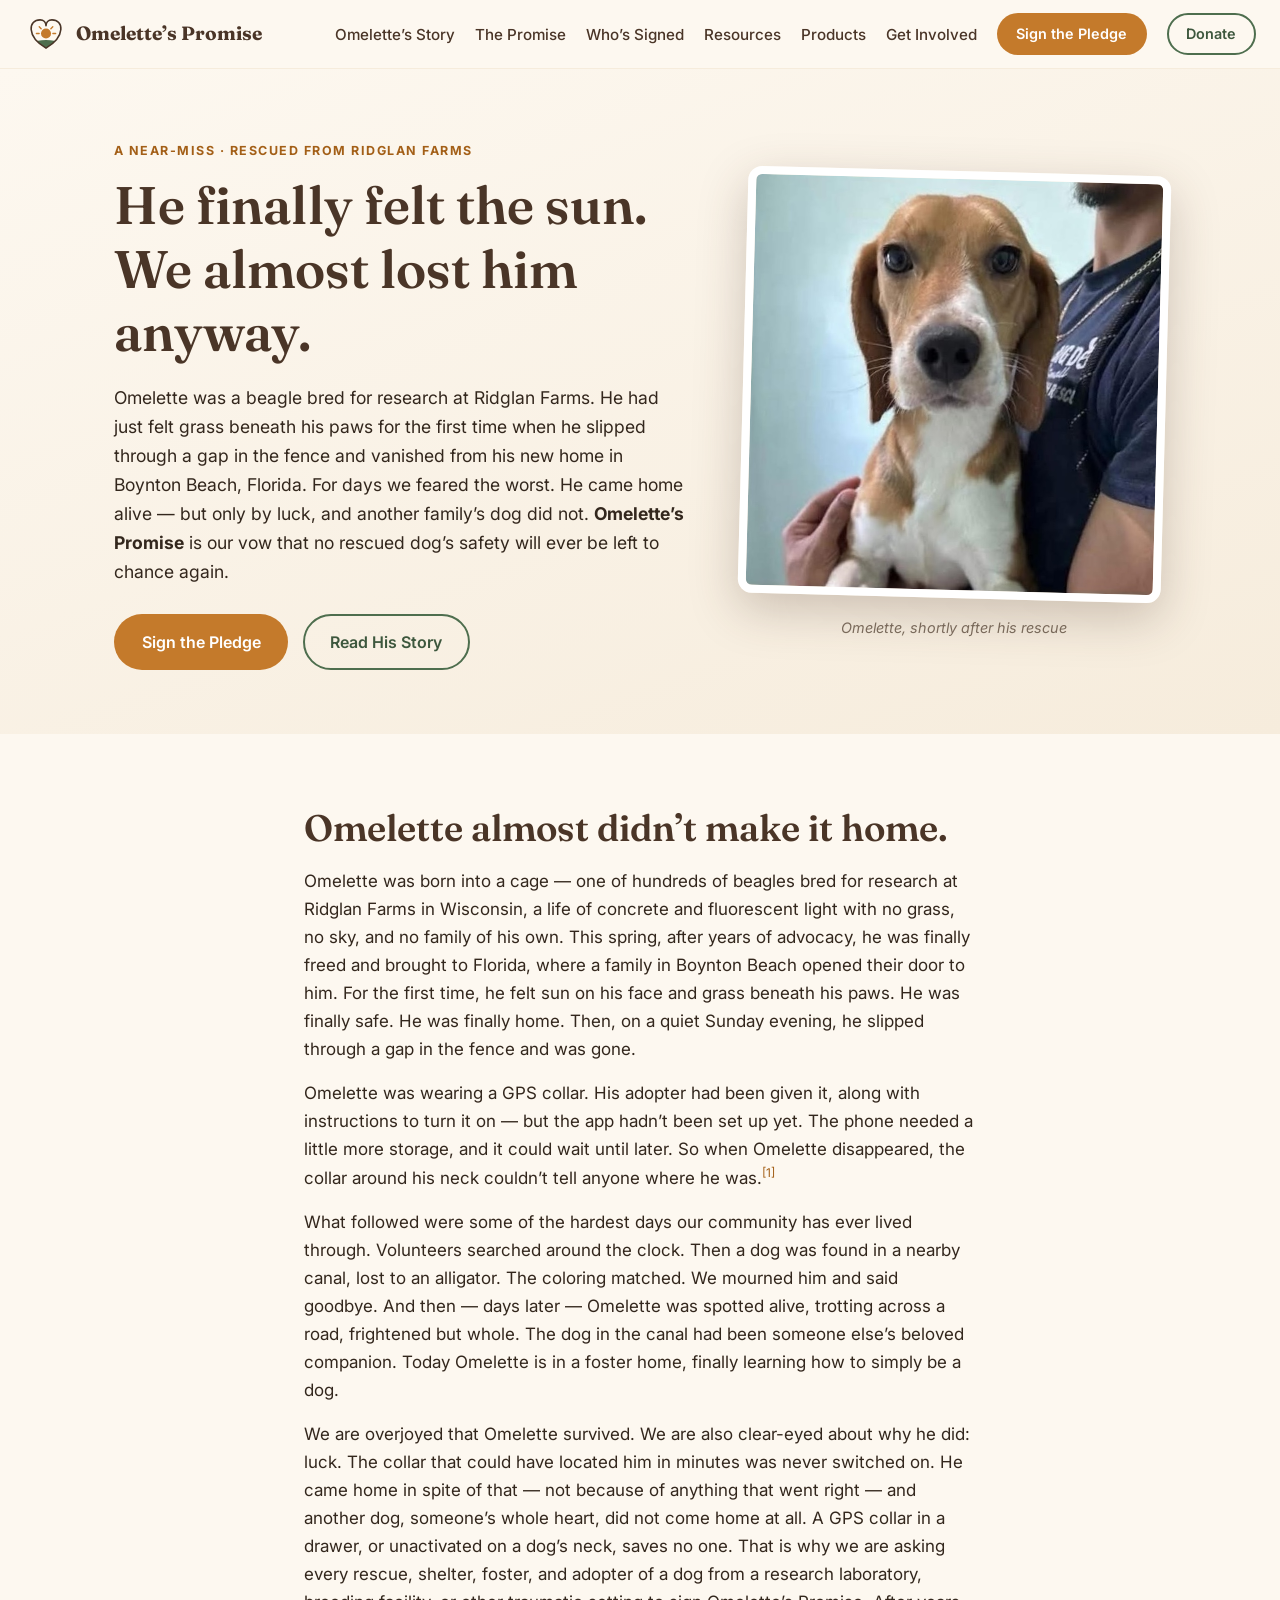
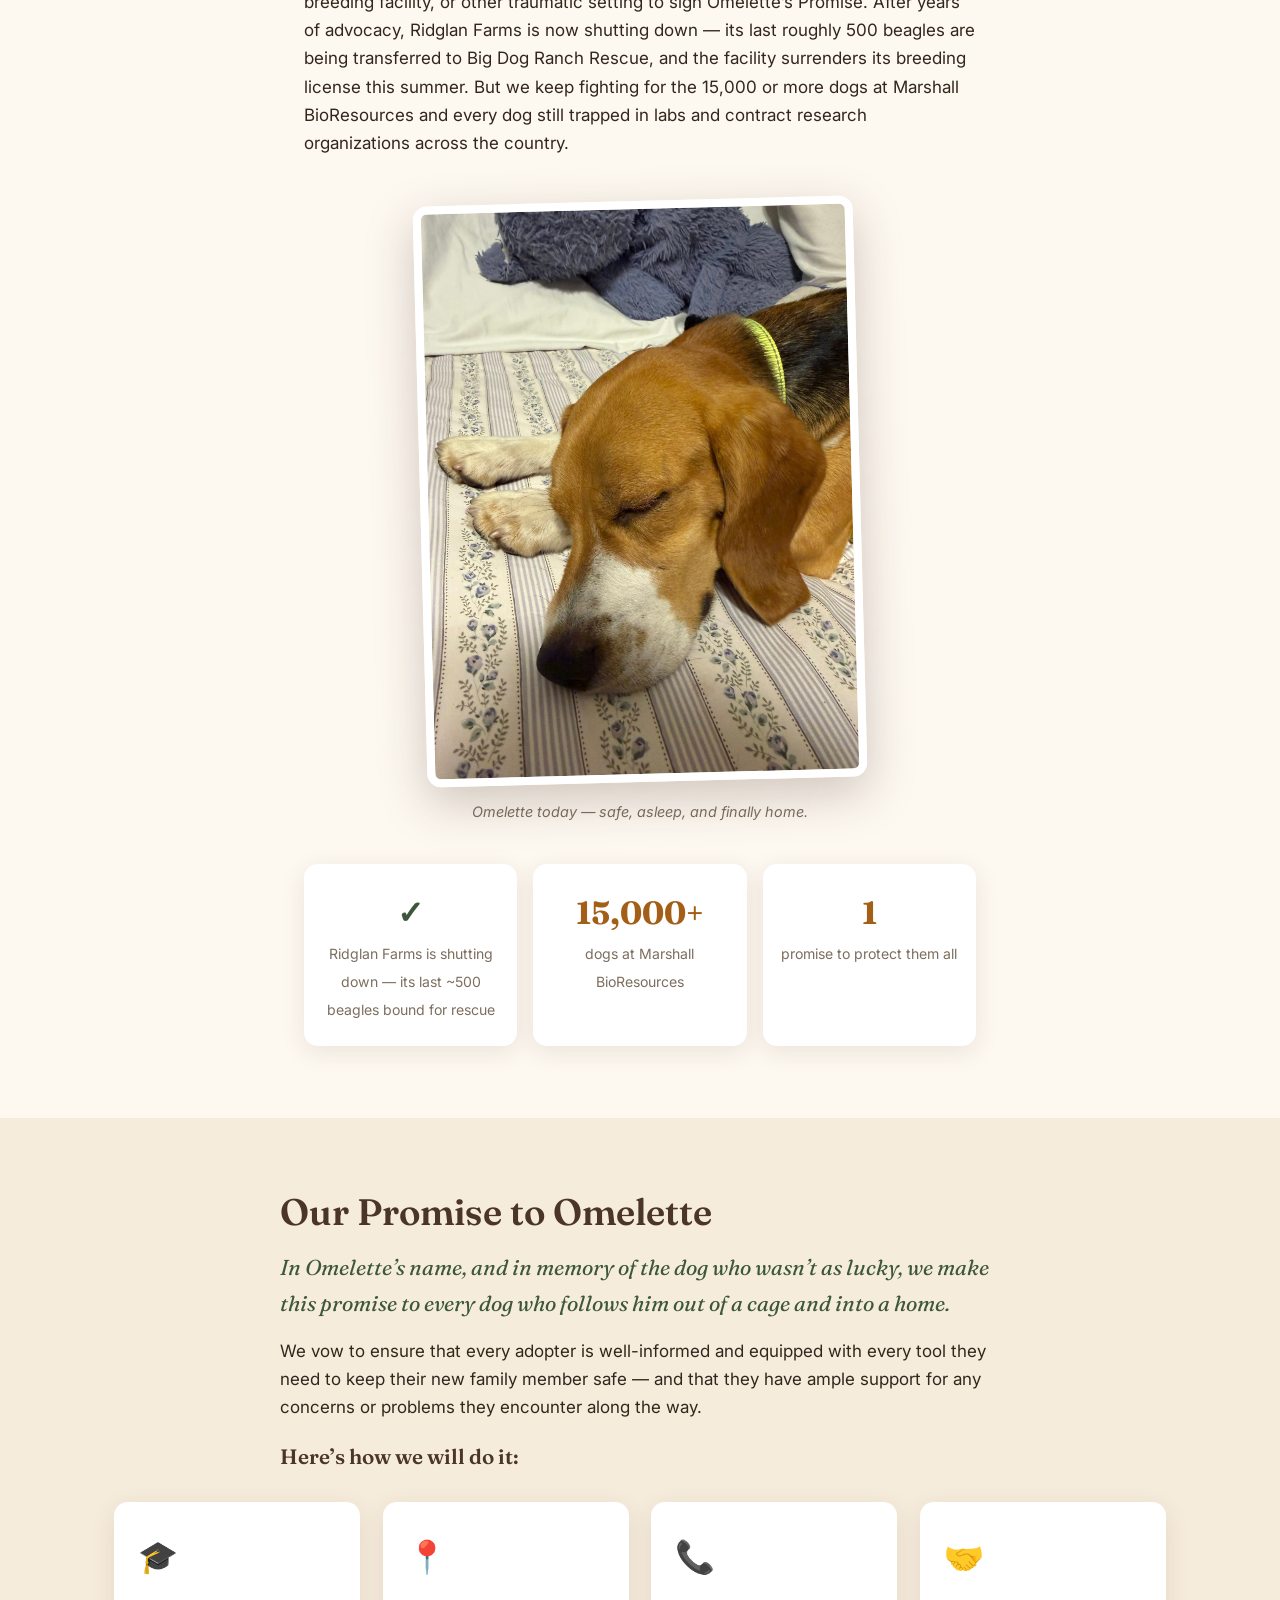
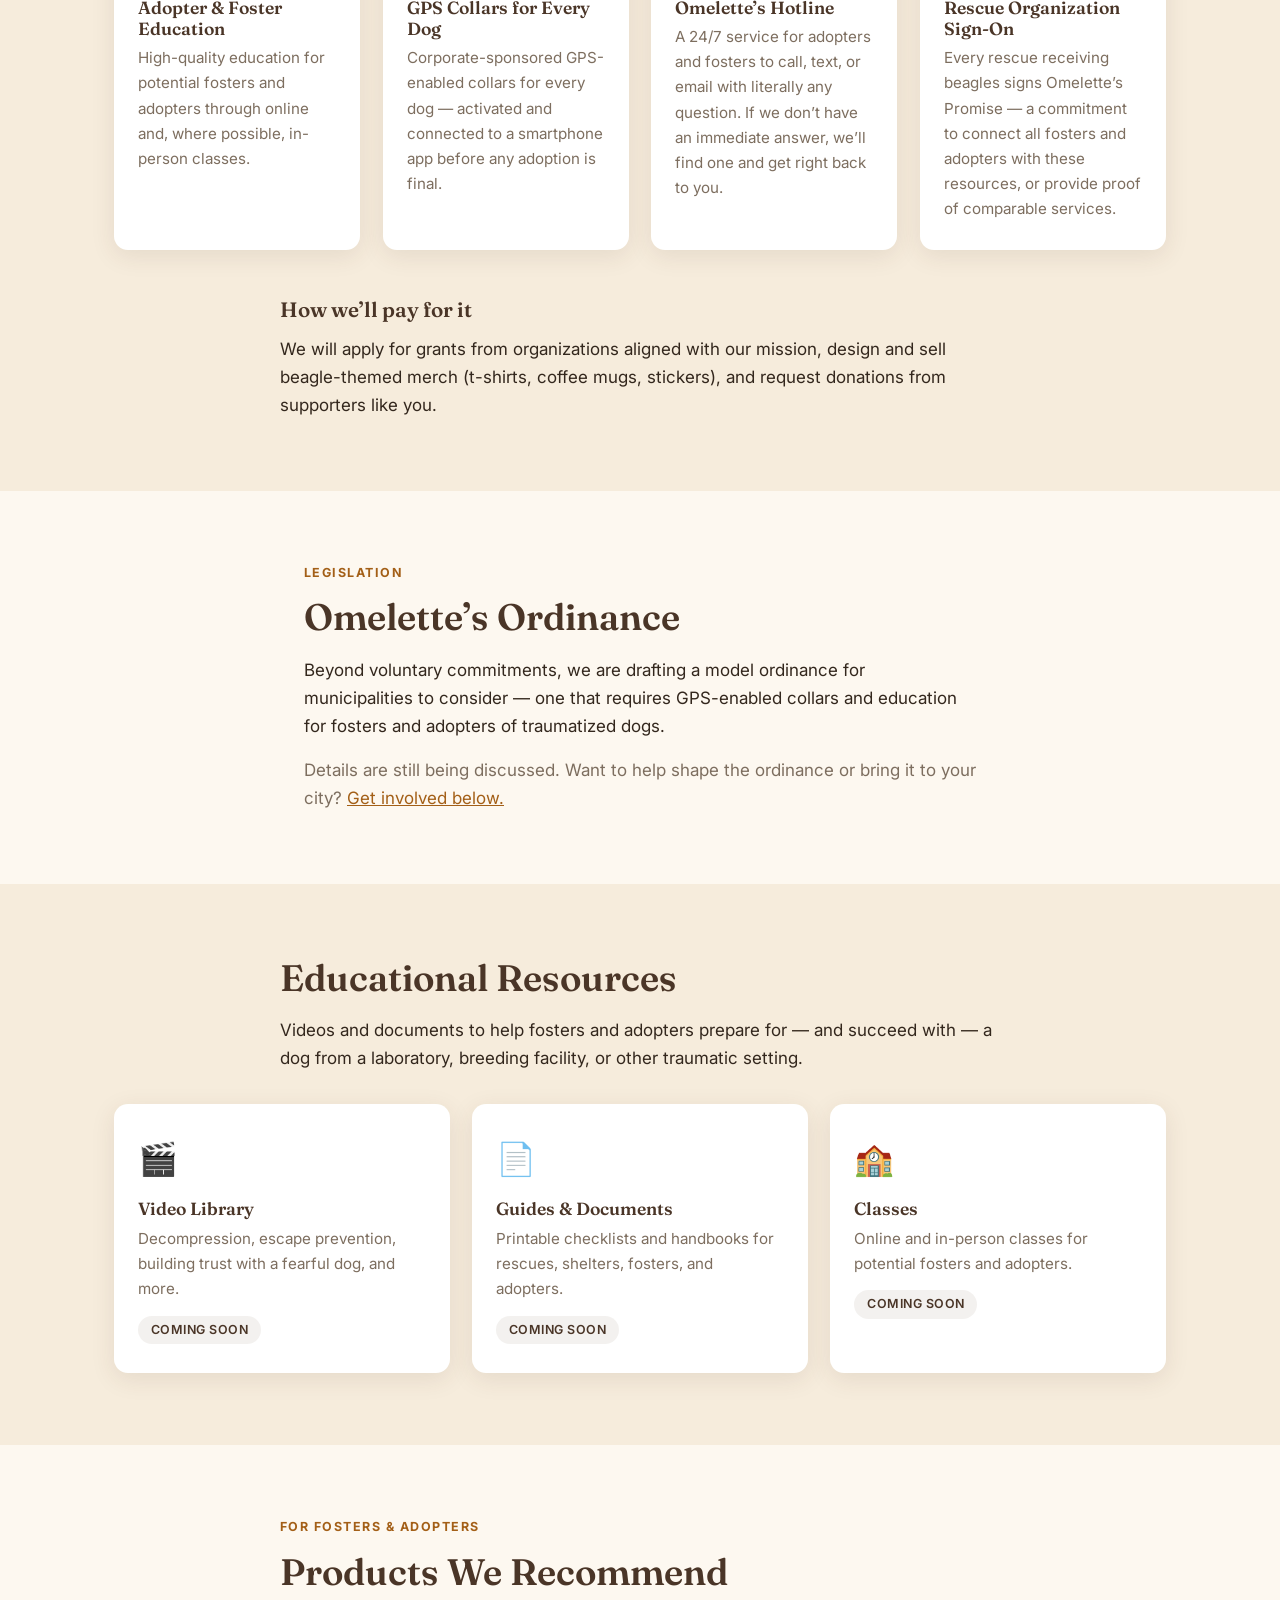
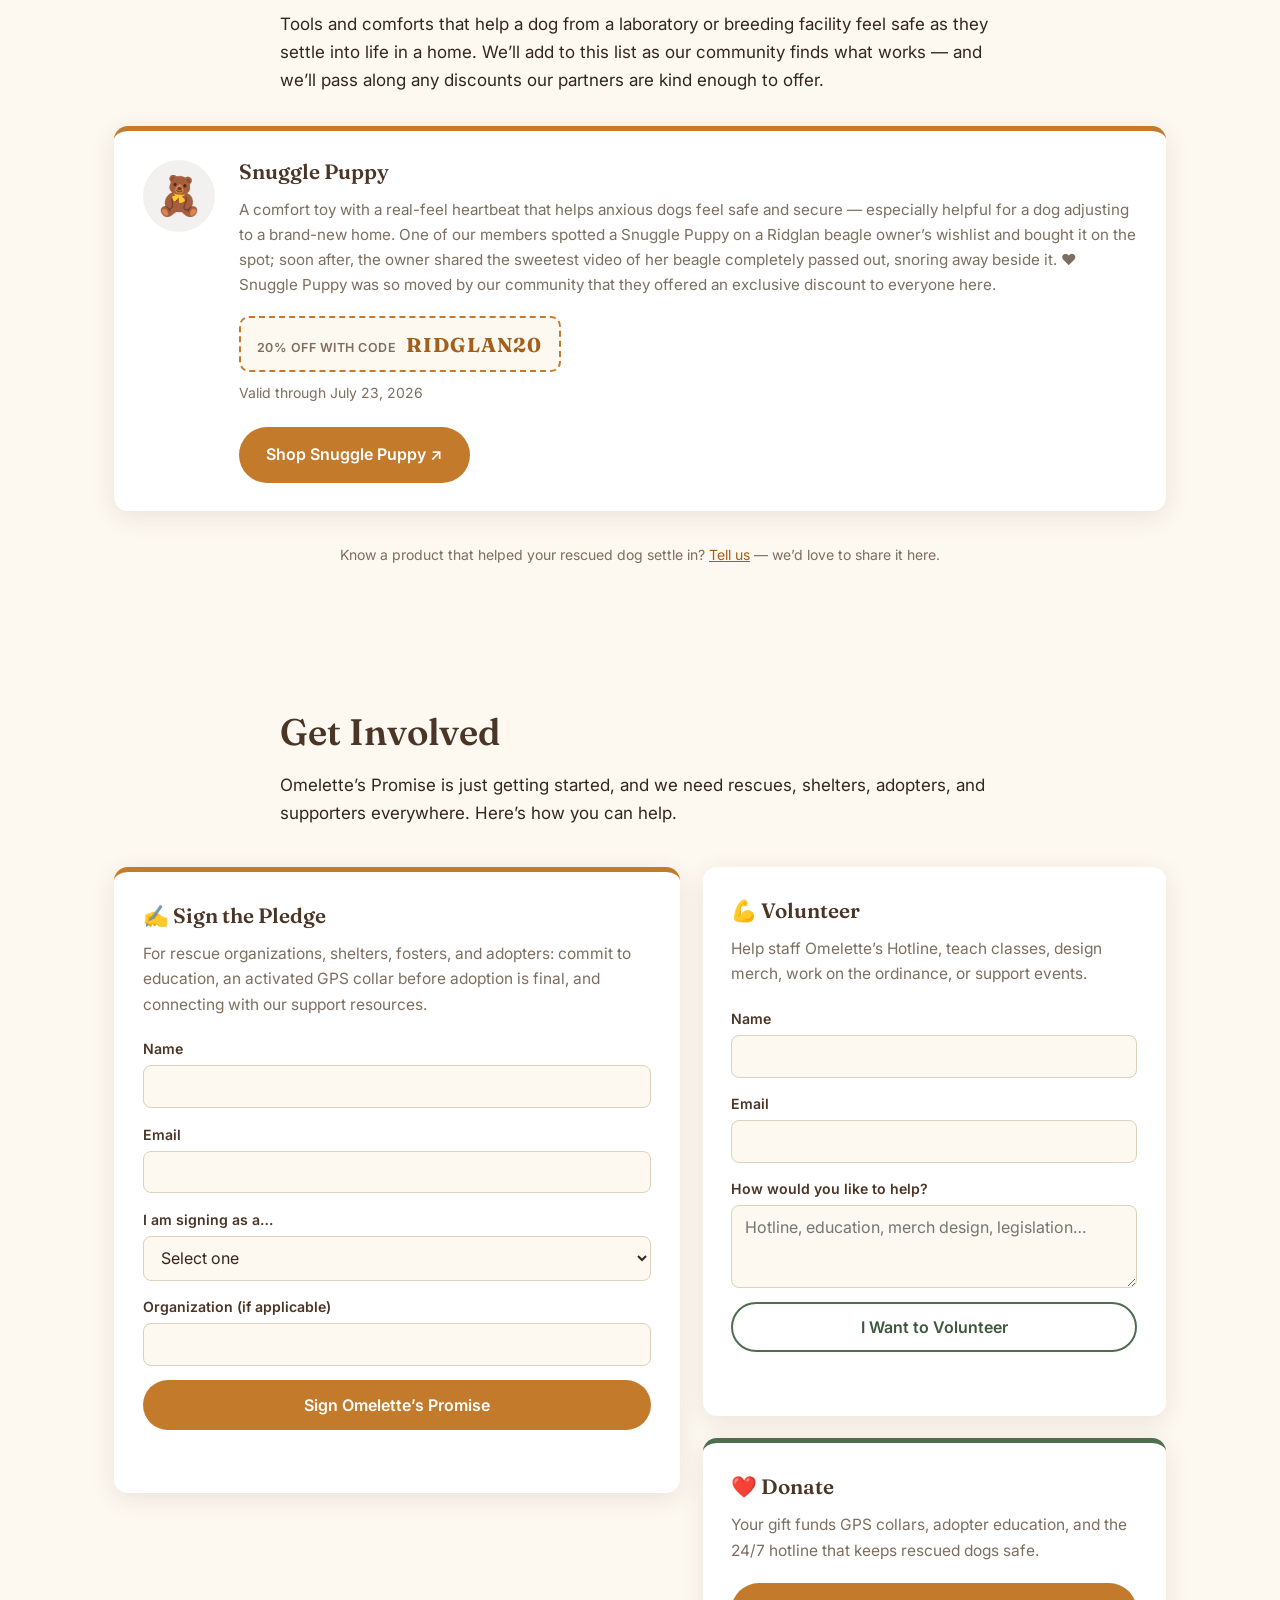
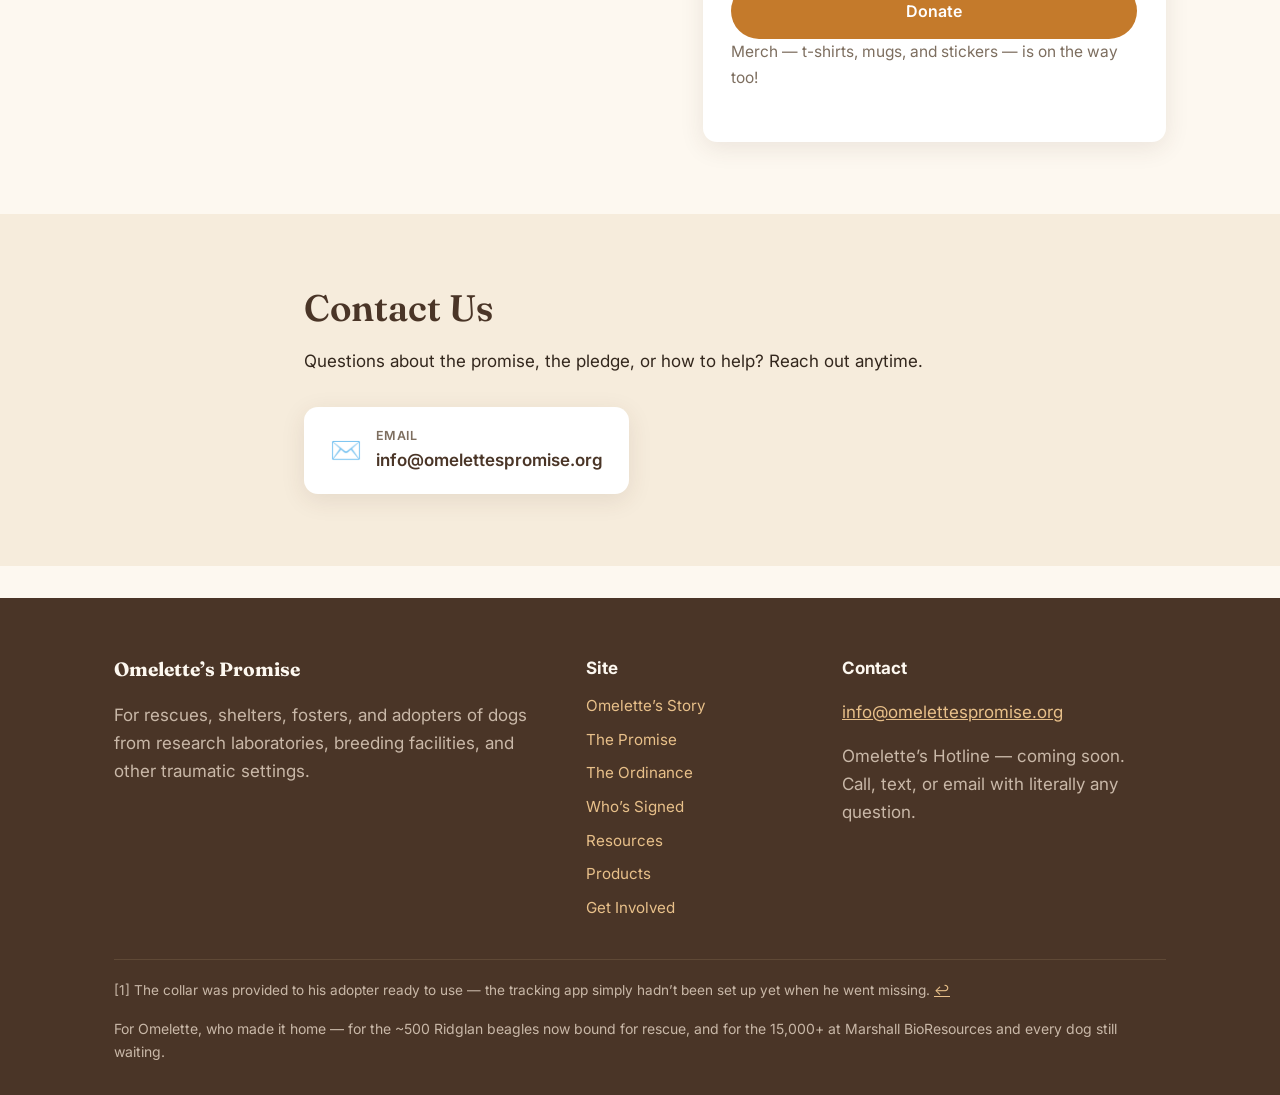
==== commit 0429183a: "Remove phone number from contact section and footer Pulling the placeholder number ahead of switchin" ====
--- a/index.html
+++ b/index.html
@@ -370,13 +370,6 @@
               info@omelettespromise.org
             </span>
           </a>
-          <a href="tel:+16674462219" class="contact-item">
-            <span class="contact-icon" aria-hidden="true">📞</span>
-            <span>
-              <span class="contact-label">Phone</span>
-              +1 (667) 446-2219
-            </span>
-          </a>
         </div>
       </div>
     </section>
@@ -408,8 +401,7 @@
         <div>
           <p class="footer-heading">Contact</p>
           <p class="muted">
-            <a href="mailto:info@omelettespromise.org">info@omelettespromise.org</a><br>
-            <a href="tel:+16674462219">+1 (667) 446-2219</a>
+            <a href="mailto:info@omelettespromise.org">info@omelettespromise.org</a>
           </p>
           <p class="muted">Omelette’s Hotline — coming soon.<br>Call, text, or email with literally any question.</p>
         </div>
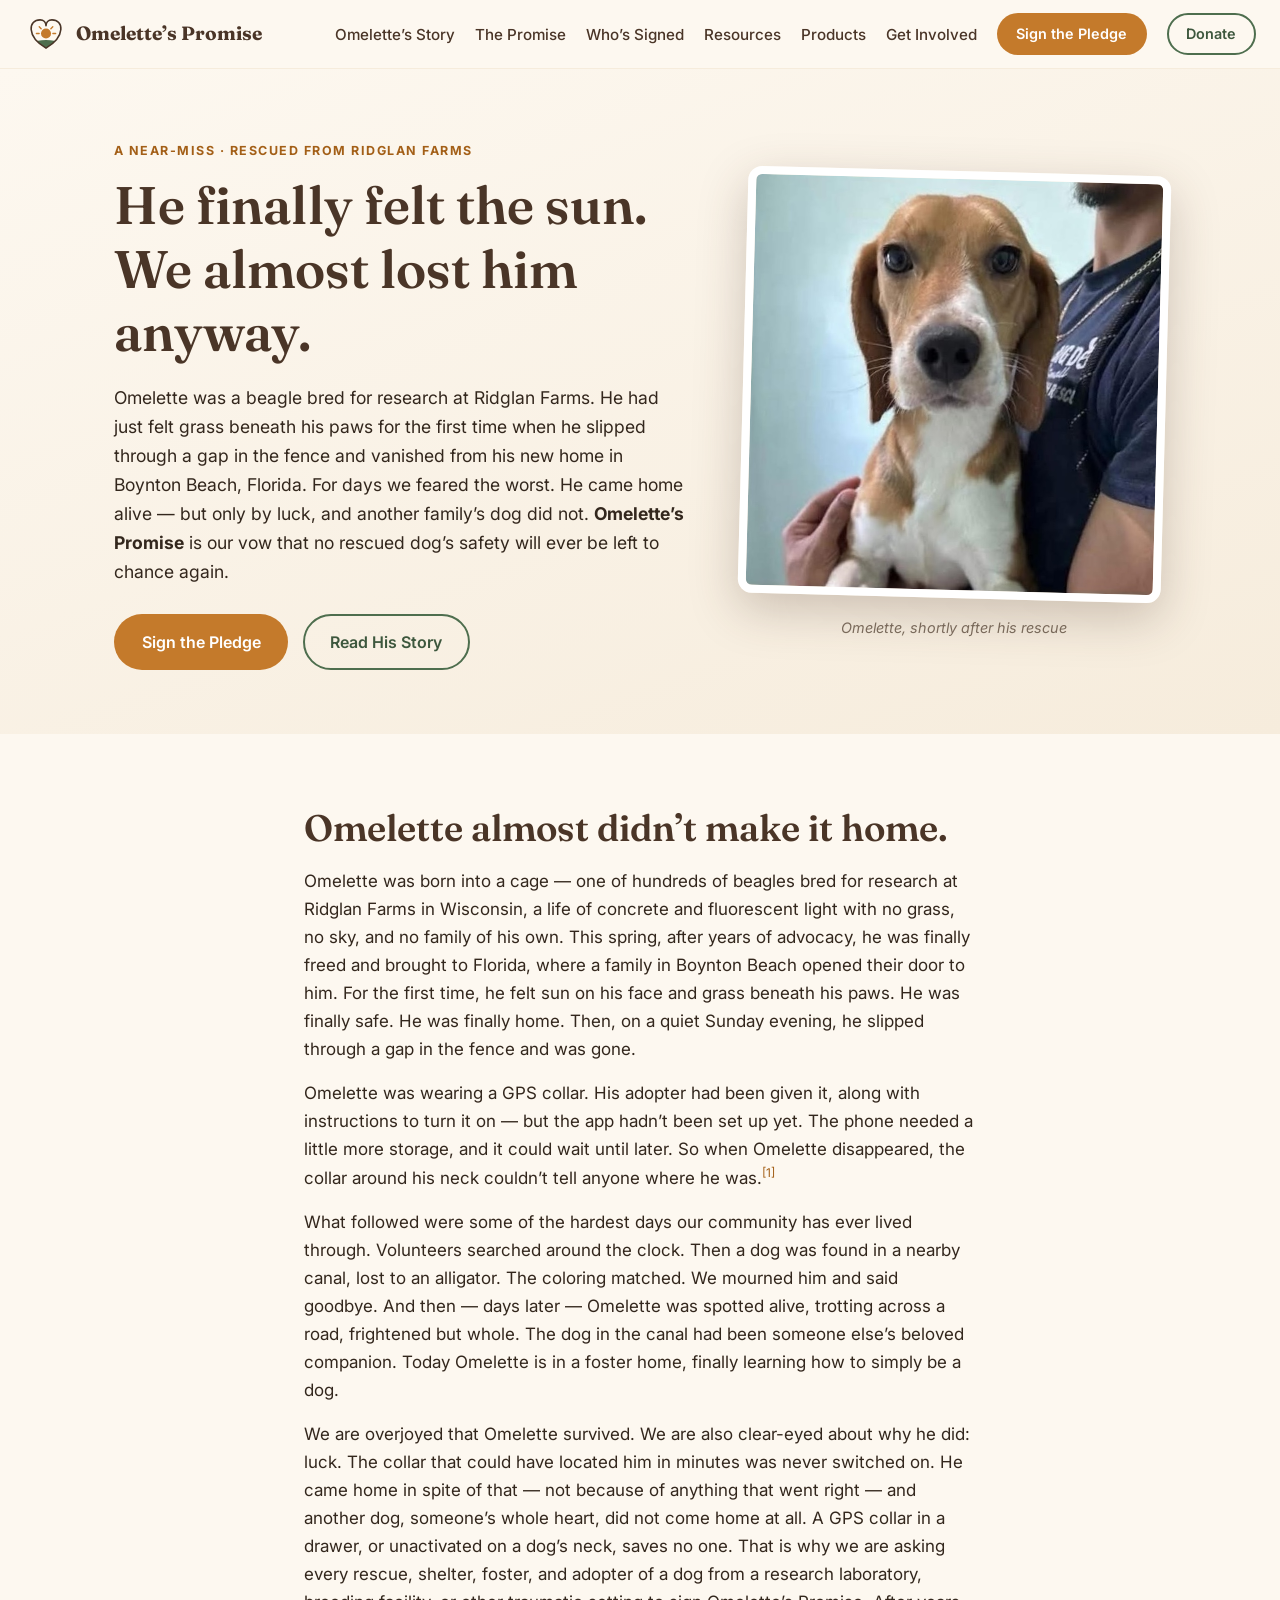
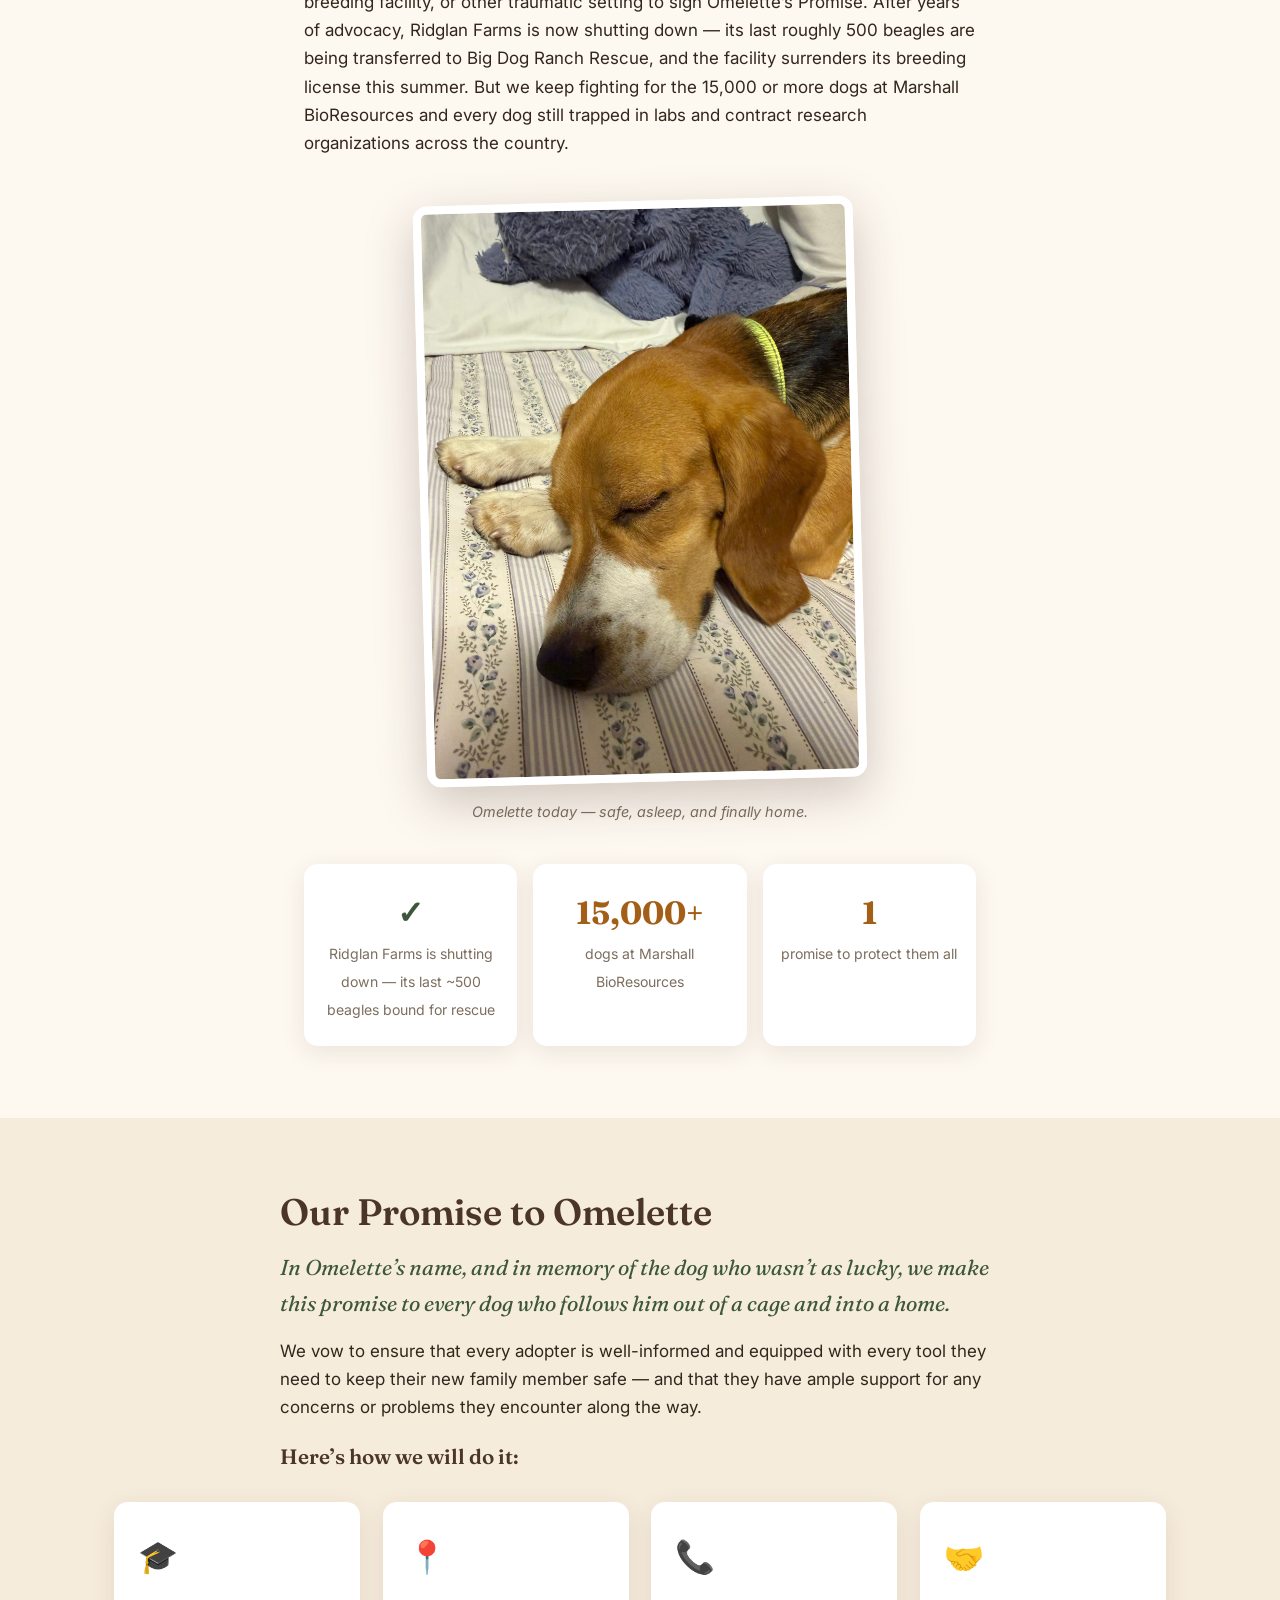
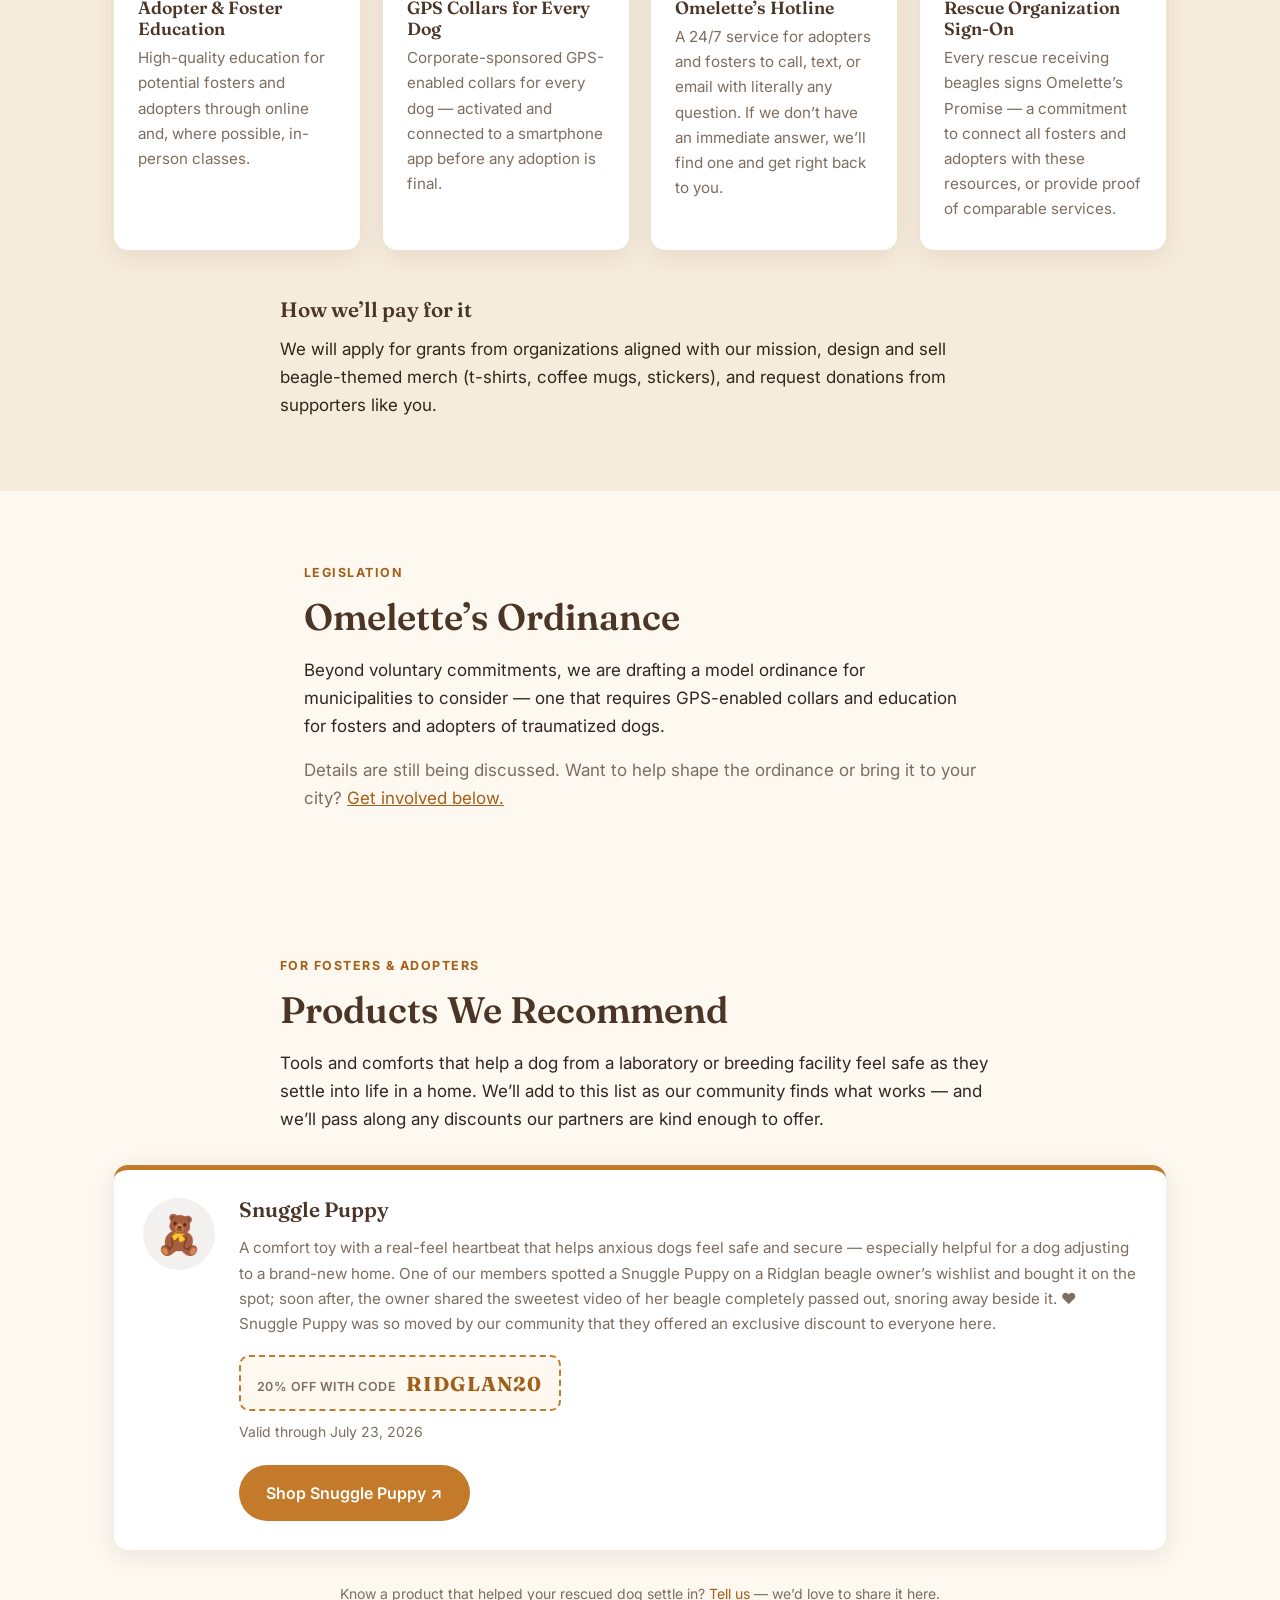
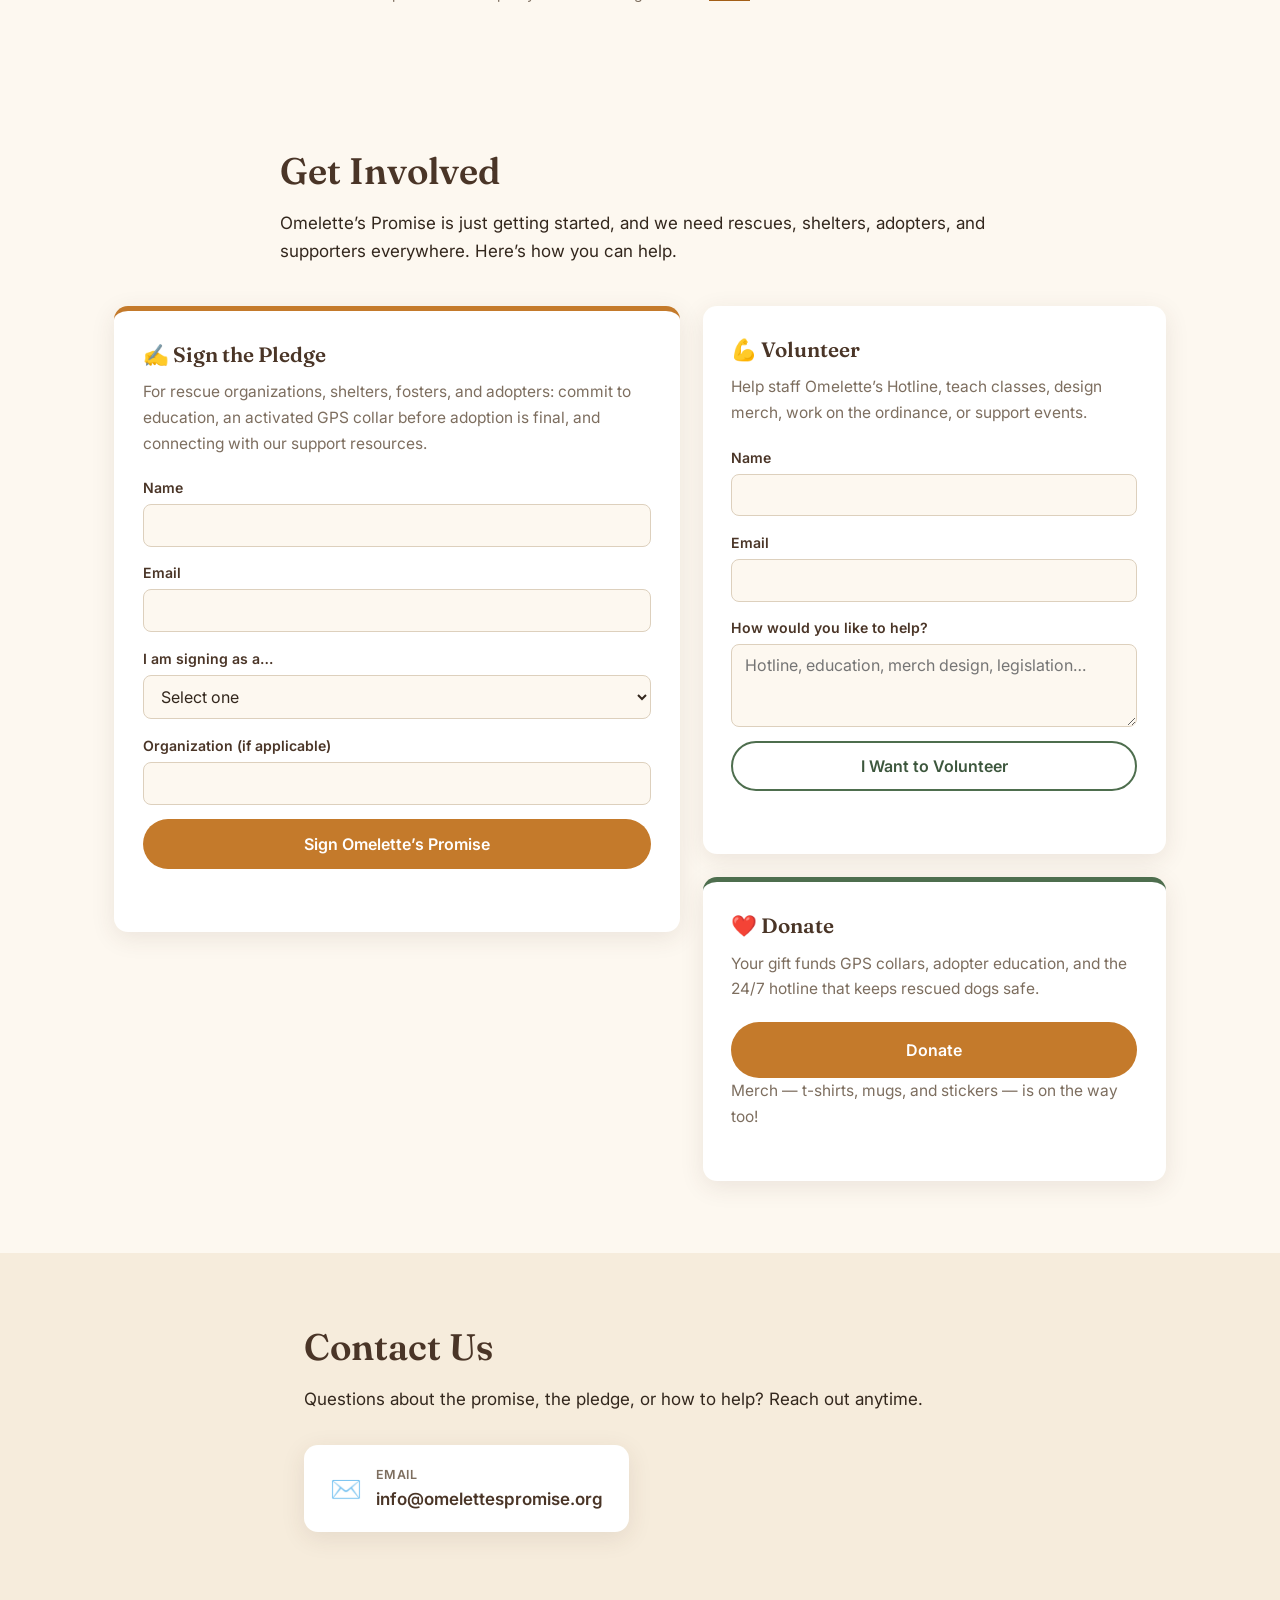
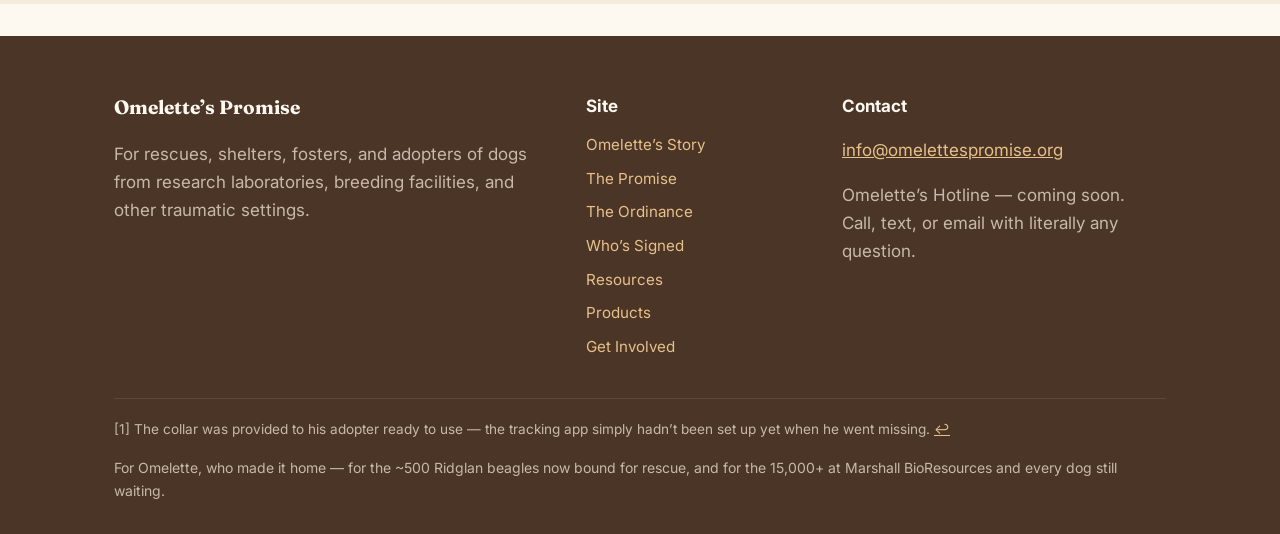
==== commit f2fa84c2: "Add Resources for Adopters & Fosters page with GPS collar request Create resources.html as a hub lea" ====
--- a/index.html
+++ b/index.html
@@ -29,7 +29,7 @@
         <li><a href="#story">Omelette’s Story</a></li>
         <li><a href="#promise">The Promise</a></li>
         <li><a href="signers.html">Who’s Signed</a></li>
-        <li><a href="#resources">Resources</a></li>
+        <li><a href="resources.html">Resources</a></li>
         <li><a href="#products">Products</a></li>
         <li><a href="#get-involved">Get Involved</a></li>
         <li><a href="#pledge" class="btn btn-primary btn-small">Sign the Pledge</a></li>
@@ -193,39 +193,6 @@
           Details are still being discussed. Want to help shape the ordinance or bring it
           to your city? <a href="#get-involved">Get involved below.</a>
         </p>
-      </div>
-    </section>
-
-    <!-- ============ RESOURCES ============ -->
-    <section id="resources" class="section section-alt">
-      <div class="container">
-        <div class="narrow">
-          <h2>Educational Resources</h2>
-          <p>
-            Videos and documents to help fosters and adopters prepare for — and succeed
-            with — a dog from a laboratory, breeding facility, or other traumatic setting.
-          </p>
-        </div>
-        <div class="card-grid">
-          <div class="card card-resource">
-            <div class="card-icon" aria-hidden="true">🎬</div>
-            <h4>Video Library</h4>
-            <p>Decompression, escape prevention, building trust with a fearful dog, and more.</p>
-            <span class="badge">Coming soon</span>
-          </div>
-          <div class="card card-resource">
-            <div class="card-icon" aria-hidden="true">📄</div>
-            <h4>Guides &amp; Documents</h4>
-            <p>Printable checklists and handbooks for rescues, shelters, fosters, and adopters.</p>
-            <span class="badge">Coming soon</span>
-          </div>
-          <div class="card card-resource">
-            <div class="card-icon" aria-hidden="true">🏫</div>
-            <h4>Classes</h4>
-            <p>Online and in-person classes for potential fosters and adopters.</p>
-            <span class="badge">Coming soon</span>
-          </div>
-        </div>
       </div>
     </section>
 
@@ -393,7 +360,7 @@
             <li><a href="#promise">The Promise</a></li>
             <li><a href="#ordinance">The Ordinance</a></li>
             <li><a href="signers.html">Who’s Signed</a></li>
-            <li><a href="#resources">Resources</a></li>
+            <li><a href="resources.html">Resources</a></li>
             <li><a href="#products">Products</a></li>
             <li><a href="#get-involved">Get Involved</a></li>
           </ul>
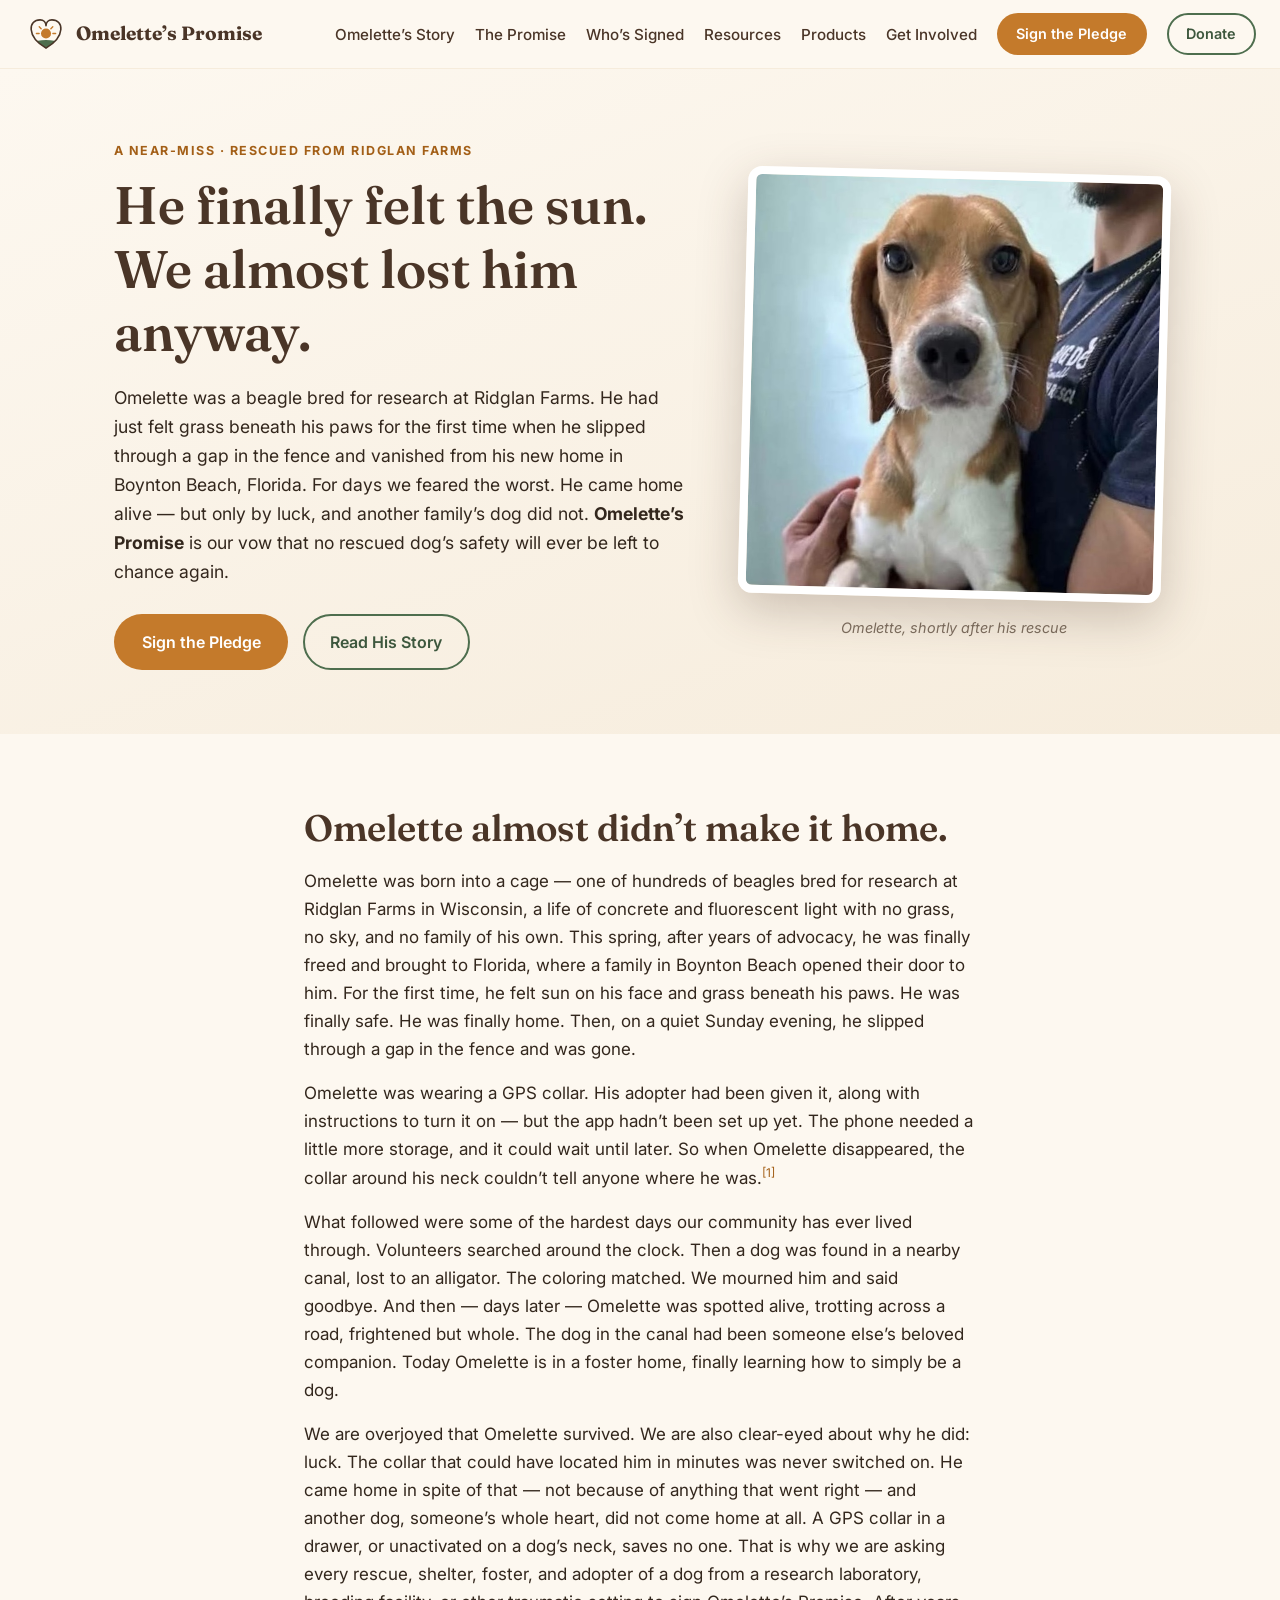
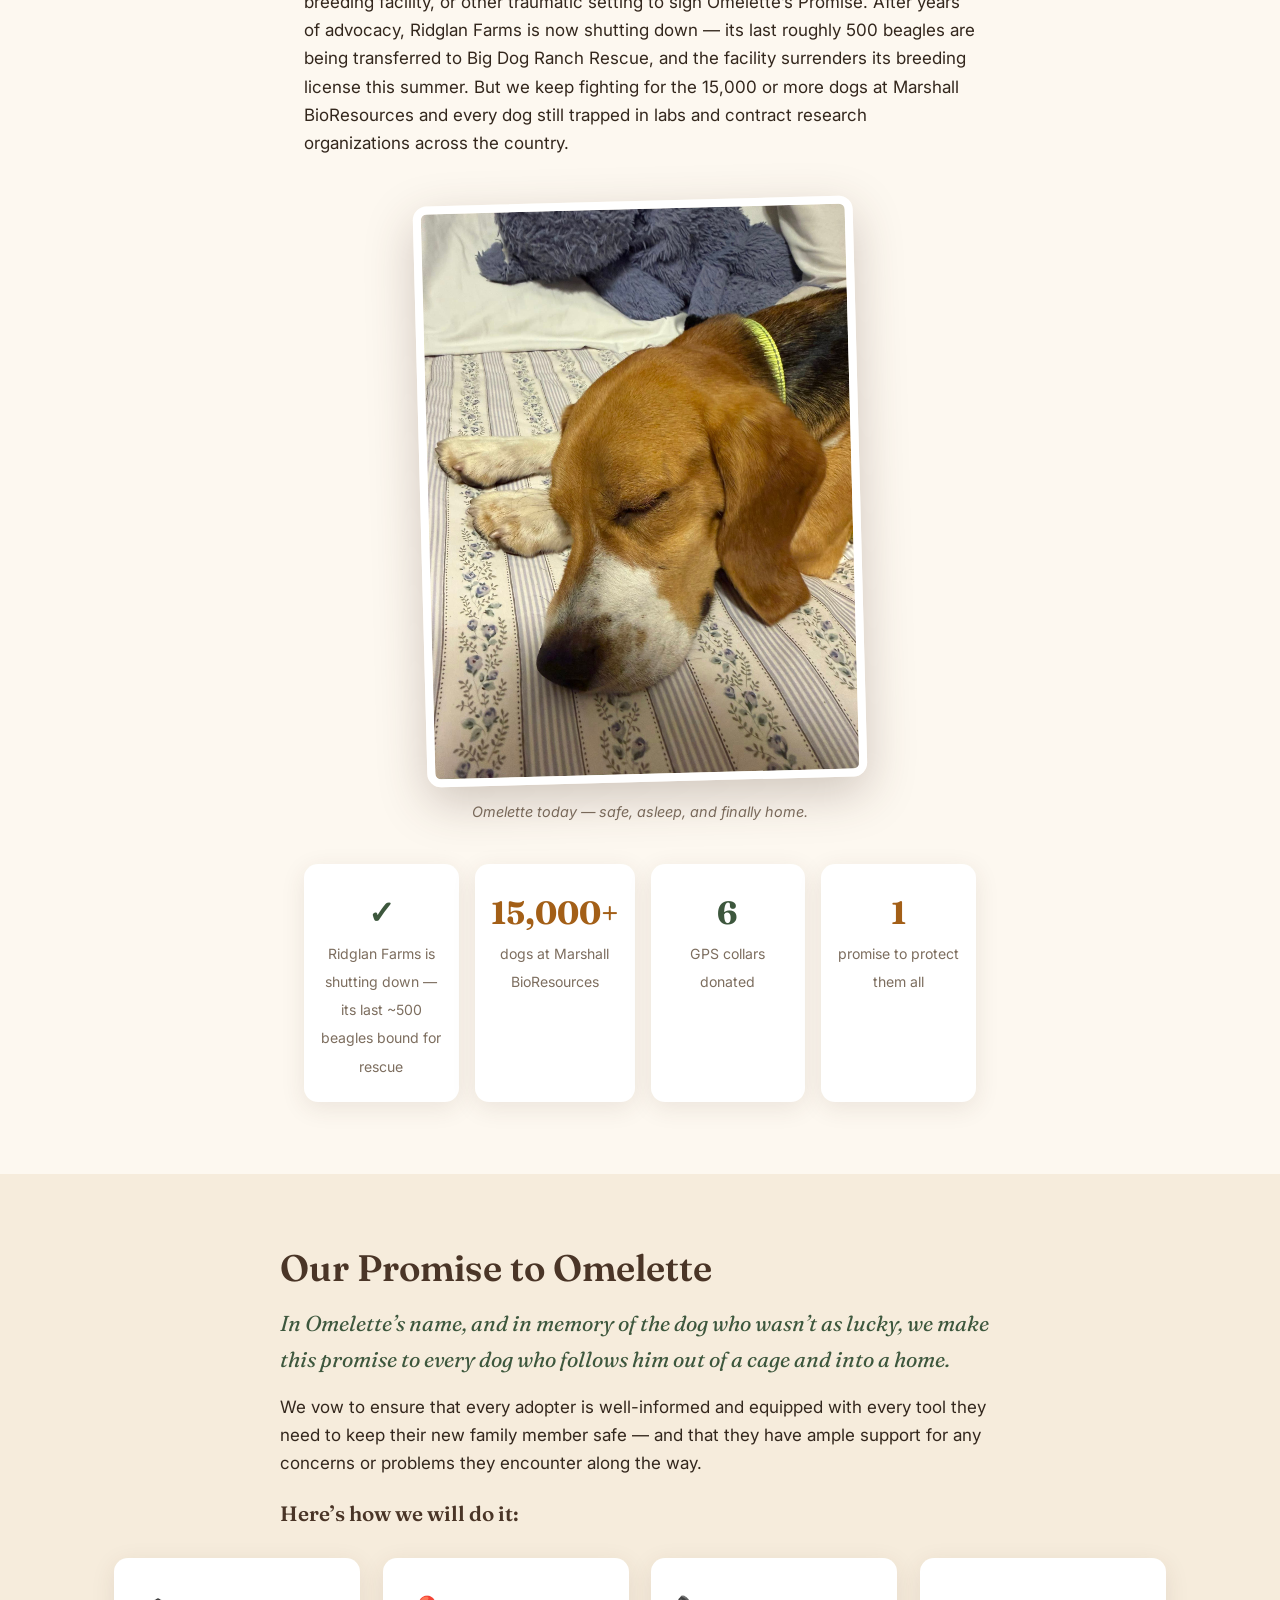
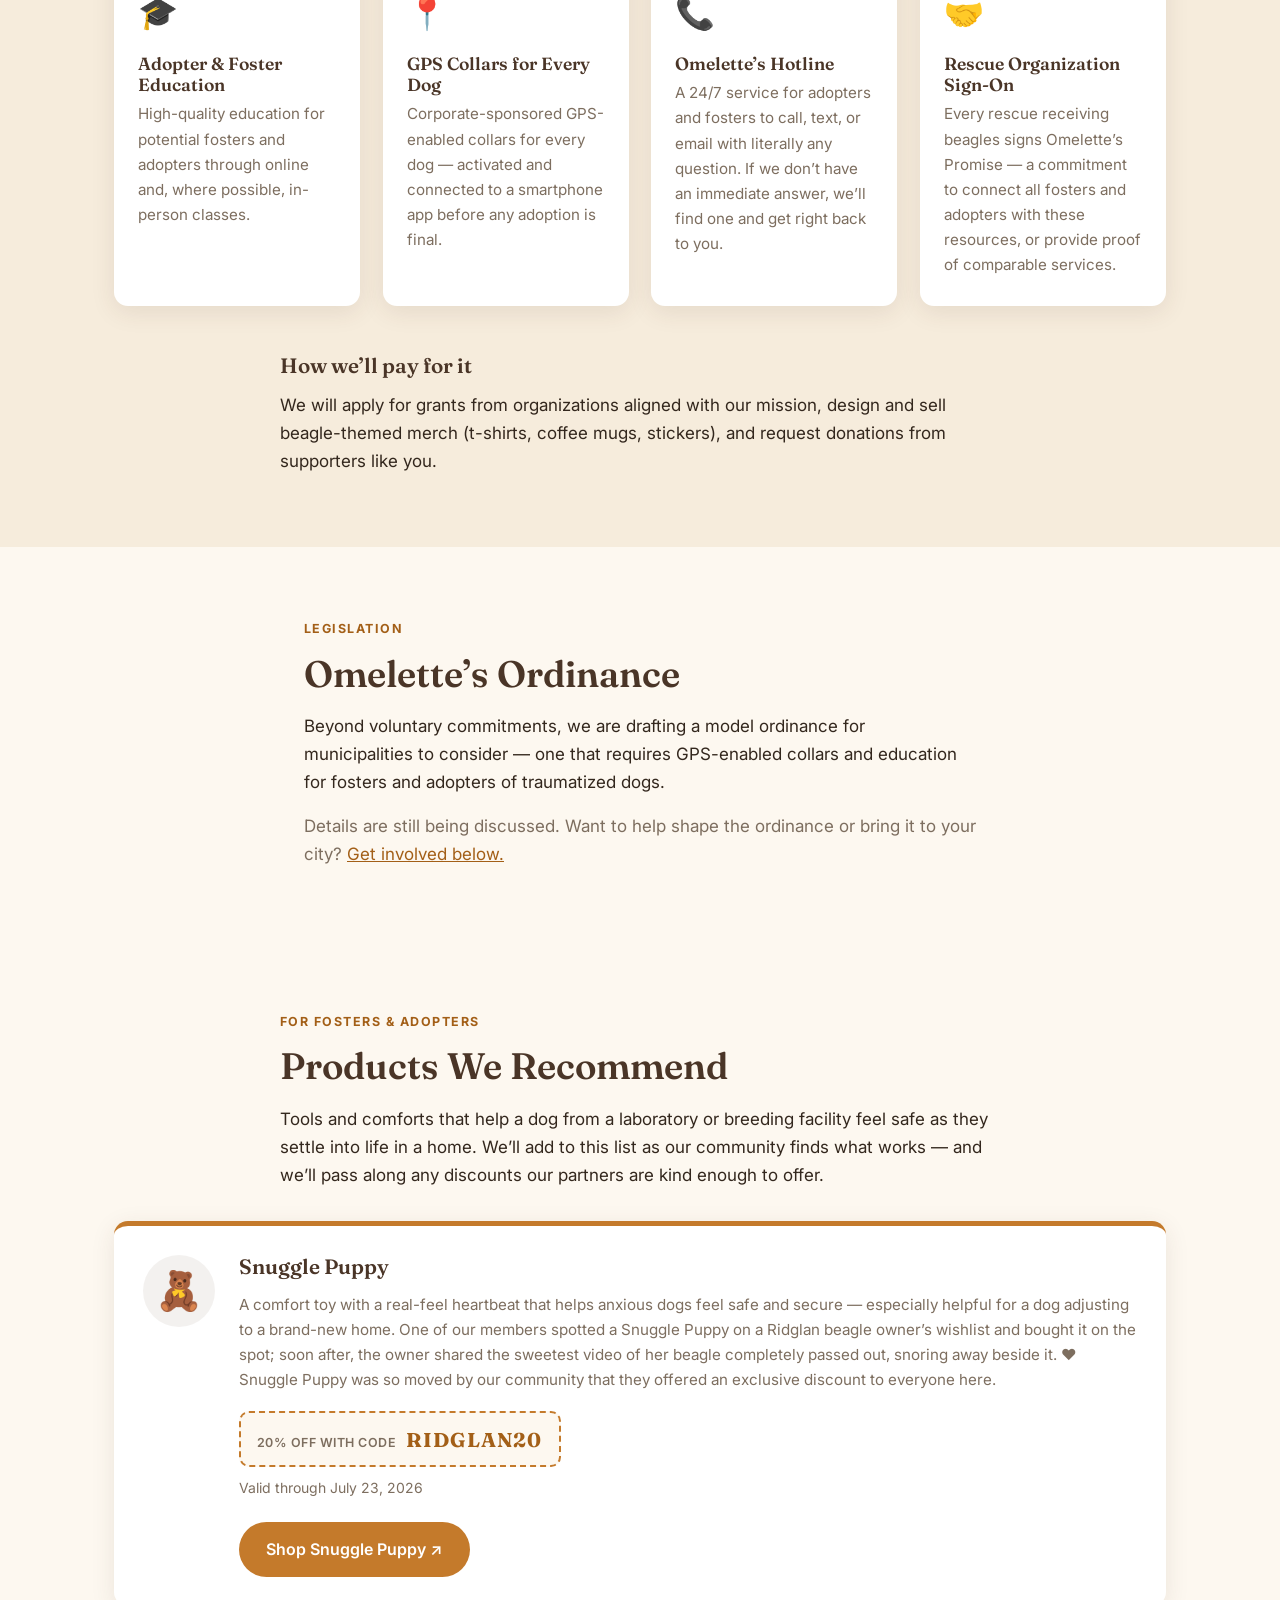
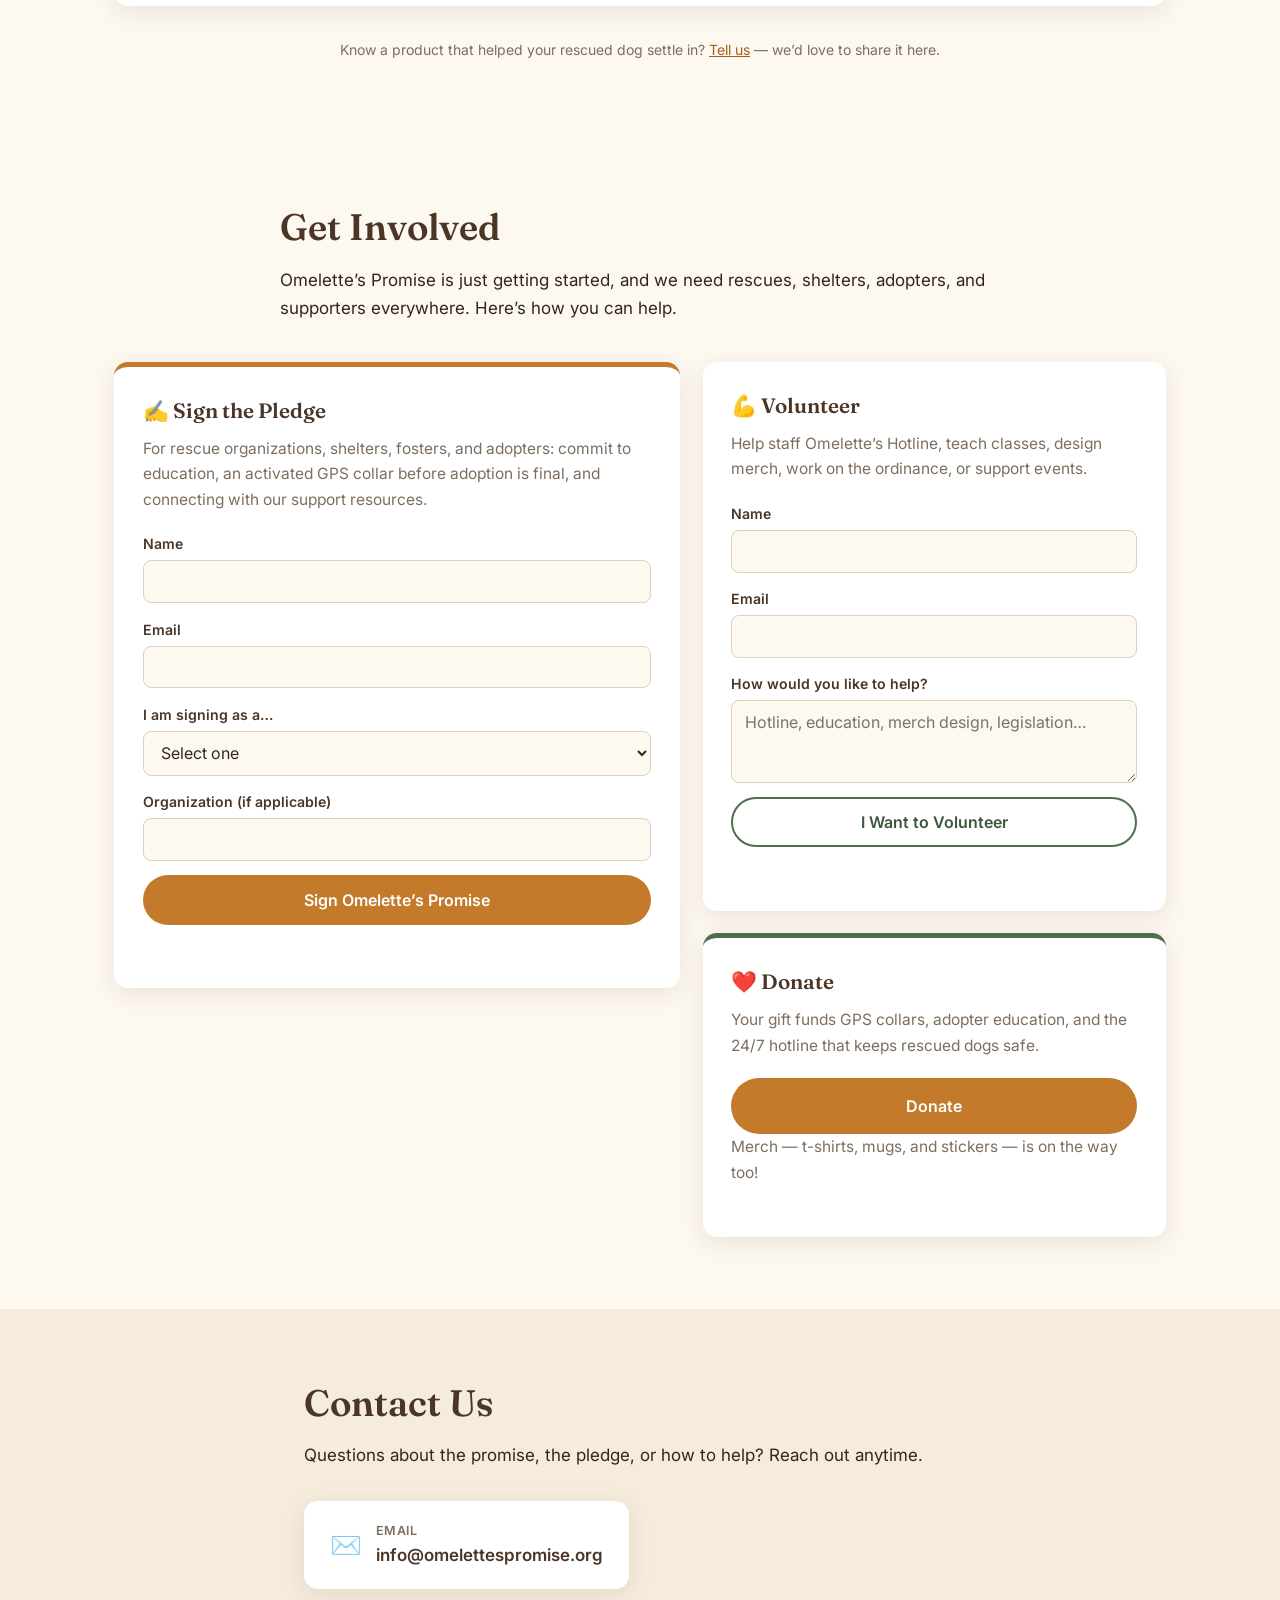
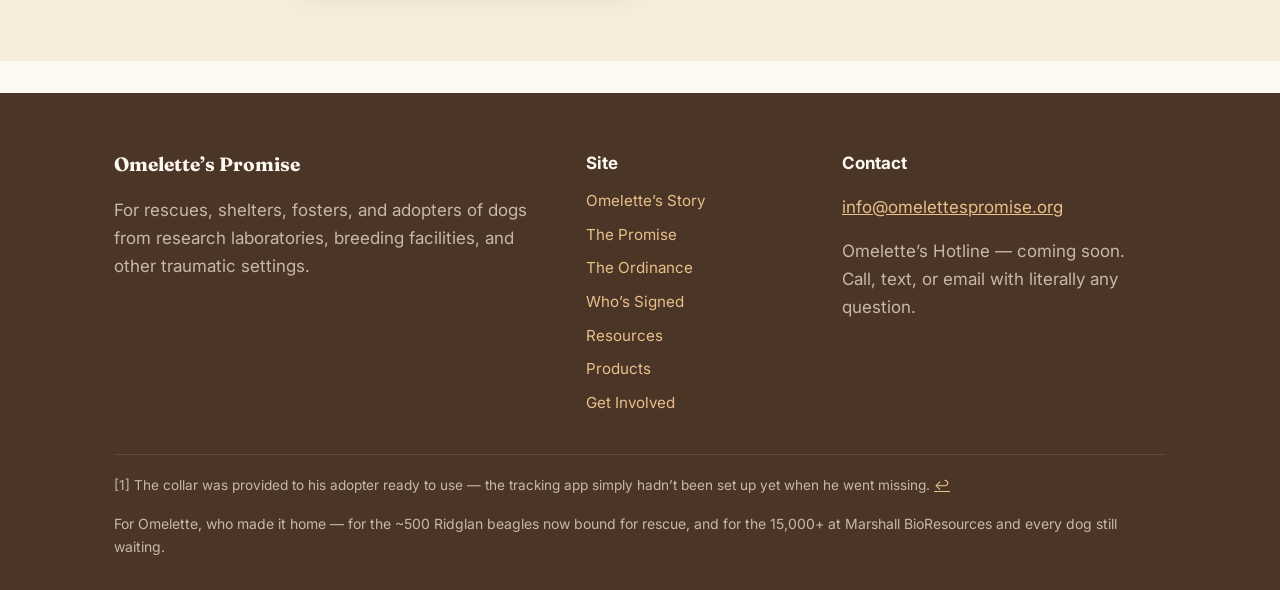
==== commit 1e076660: "Add "GPS collars donated" KPI card to story stat row Add a fourth stat (currently 6) and make the st" ====
--- a/index.html
+++ b/index.html
@@ -121,6 +121,11 @@
           <div class="stat">
             <span class="stat-number">15,000+</span>
             <span class="stat-label">dogs at Marshall BioResources</span>
+          </div>
+          <div class="stat stat-win">
+            <!-- Update this number as collars are donated -->
+            <span class="stat-number">6</span>
+            <span class="stat-label">GPS collars donated</span>
           </div>
           <div class="stat">
             <span class="stat-number">1</span>
--- a/css/styles.css
+++ b/css/styles.css
@@ -235,7 +235,7 @@
 
 .stat-row {
   display: grid;
-  grid-template-columns: repeat(3, 1fr);
+  grid-template-columns: repeat(4, 1fr);
   gap: 1rem;
   margin-top: 2.5rem;
 }
@@ -539,6 +539,7 @@
 /* ============ Responsive ============ */
 
 @media (max-width: 880px) {
+  .stat-row { grid-template-columns: repeat(2, 1fr); }
   .hero-grid { grid-template-columns: 1fr; gap: 2.5rem; }
   .hero-photo { max-width: 420px; margin: 0 auto; }
   .involve-grid { grid-template-columns: 1fr; }
